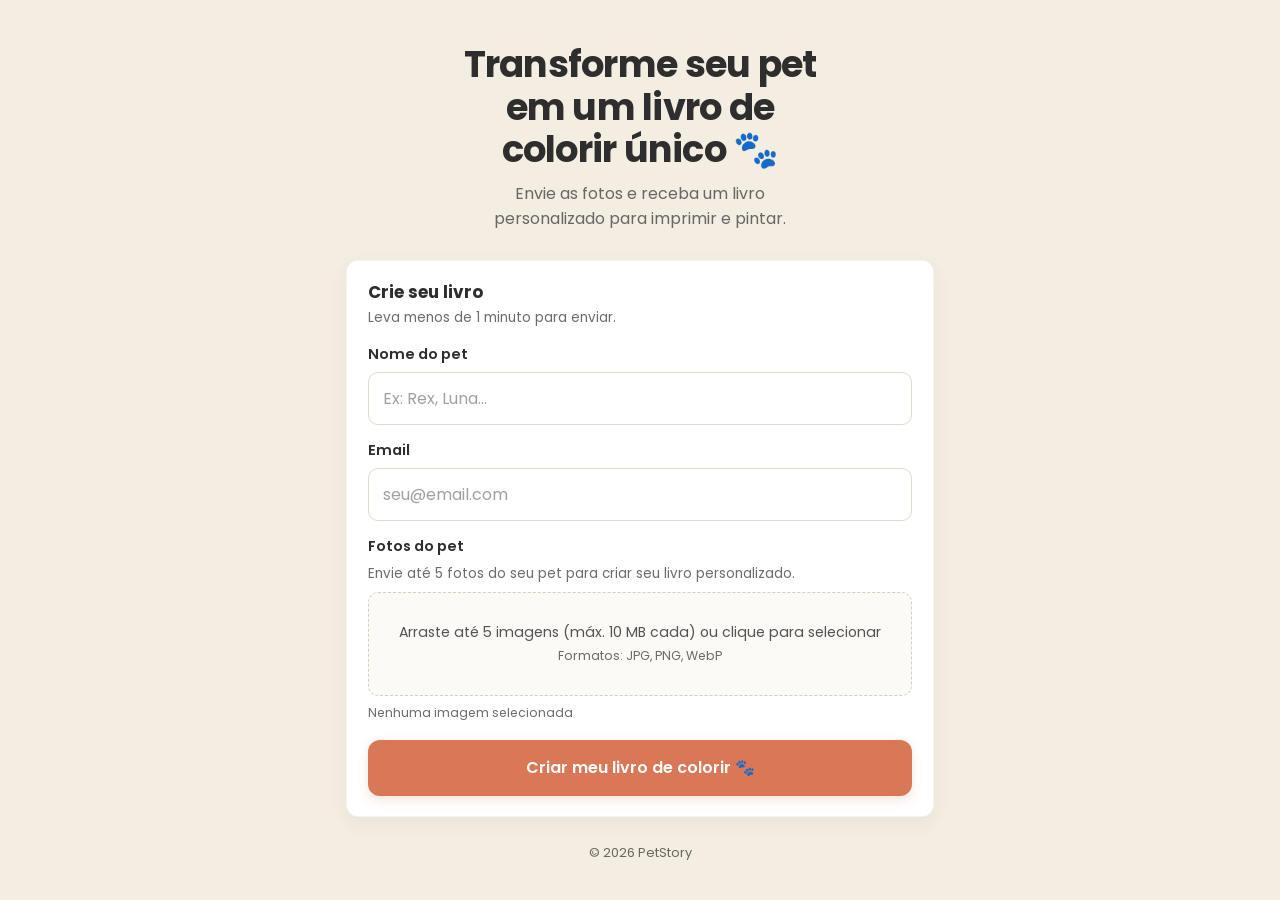
==== index.html @ 9b8dd37d "integrando a api com html" ====
<!DOCTYPE html>
<html lang="pt-BR">
<head>
    <meta charset="UTF-8">
    <meta name="viewport" content="width=device-width, initial-scale=1.0">
    <title>PetStory | Transforme seu pet em um livro de colorir</title>
    <link rel="preconnect" href="https://fonts.googleapis.com">
    <link rel="preconnect" href="https://fonts.gstatic.com" crossorigin>
    <link href="https://fonts.googleapis.com/css2?family=Poppins:wght@400;500;600;700&display=swap" rel="stylesheet">
    <link rel="stylesheet" href="styles.css">
</head>
<body>
    <main>
        <div id="checkout-result" class="checkout-result" hidden aria-live="polite">
            <h2 id="checkout-result-title"></h2>
            <p id="checkout-result-message"></p>
            <a href="?" id="checkout-result-back">Voltar ao formulário</a>
        </div>
        <div id="form-container" class="landing-shell">
            <section class="hero" aria-labelledby="hero-title">
                <h1 id="hero-title">Transforme seu pet em um livro de colorir único 🐾</h1>
                <p class="hero-subtitle">
                    Envie as fotos e receba um livro personalizado para imprimir e pintar.
                </p>
            </section>

            <section class="form-card-section" aria-labelledby="form-title">
                <div class="form-card">
                    <h2 id="form-title">Crie seu livro</h2>
                    <p class="form-intro">Leva menos de 1 minuto para enviar.</p>
                    <form id="pet-form" action="#" method="post">
                        <div class="form-group">
                            <label for="pet-name">Nome do pet</label>
                            <input type="text" id="pet-name" name="pet-name" placeholder="Ex: Rex, Luna..." required>
                        </div>
                        <div class="form-group">
                            <label for="user-email">Email</label>
                            <input type="email" id="user-email" name="user-email" placeholder="seu@email.com" required>
                        </div>
                        <div class="form-group">
                            <label for="pet-file">Fotos do pet</label>
                            <p class="upload-copy">Envie até 5 fotos do seu pet para criar seu livro personalizado.</p>
                            <div class="drop-zone" id="drop-zone" role="button" tabindex="0" aria-label="Arraste até 5 imagens ou clique para selecionar">
                                <span>Arraste até 5 imagens (máx. 10 MB cada) ou clique para selecionar</span>
                                <span class="hint">Formatos: JPG, PNG, WebP</span>
                            </div>
                            <input type="file" id="pet-file" name="pet-file" accept="image/*" multiple>
                            <div class="file-list empty" id="file-list" aria-live="polite">Nenhuma imagem selecionada</div>
                        </div>
                        <div class="checkout-cta-wrapper" id="checkout-cta-wrapper">
                            <button type="button" class="checkout-btn" id="checkout-btn">Criar meu livro de colorir 🐾</button>
                            <div class="checkout-cta-overlay" id="checkout-cta-overlay" title="Preencha os dados e clique para criar seu livro de colorir"></div>
                        </div>
                    </form>
                </div>
            </section>
        </div>
    </main>
    <footer>
        <p>© 2026 PetStory</p>
    </footer>
    <div class="alert-backdrop" id="custom-alert" role="alertdialog" aria-modal="true" aria-labelledby="alert-message" hidden>
        <div class="alert-box">
            <p id="alert-message"></p>
            <button type="button" class="alert-ok" id="alert-ok">OK</button>
        </div>
    </div>
</body>
<!-- URL pública da API (ngrok ou backend em produção) -->
<script>window.API_URL = "https://petstory.finderbit.com.br";</script>
<script src="script.js"></script>
</html>
---- styles.css ----
:root {
  --bg: #f3ede2;
  --surface: #ffffff;
  --text: #2e2e2e;
  --muted: rgba(46, 46, 46, 0.7);
  --border: #e3dacb;
  --accent: #d97757;
  --accent-hover: #c76849;
  --radius: 12px;
  --radius-sm: 10px;
  --shadow-soft: 0 6px 18px rgba(46, 46, 46, 0.06);
}

* {
  box-sizing: border-box;
}

html,
body {
  margin: 0;
  padding: 0;
}

body {
  min-height: 100vh;
  font-family: "Poppins", system-ui, -apple-system, sans-serif;
  color: var(--text);
  background: var(--bg);
}

main {
  min-height: calc(100vh - 60px);
  width: 100%;
  max-width: 620px;
  margin: 0 auto;
  padding: 2rem 1rem 1rem;
  display: flex;
  align-items: center;
}

.landing-shell {
  width: 100%;
  display: flex;
  flex-direction: column;
  gap: 1.5rem;
}

.hero {
  text-align: center;
  display: flex;
  flex-direction: column;
  gap: 0.75rem;
  align-items: center;
}

.hero h1 {
  margin: 0;
  font-size: clamp(1.8rem, 5vw, 2.3rem);
  line-height: 1.15;
  letter-spacing: -0.02em;
  max-width: 15ch;
}

.hero-subtitle {
  margin: 0;
  max-width: 34ch;
  color: var(--muted);
  font-size: 0.98rem;
  line-height: 1.55;
}

.form-card-section {
  width: 100%;
}

.form-card {
  background: var(--surface);
  border: 1px solid rgba(46, 46, 46, 0.05);
  border-radius: var(--radius);
  box-shadow: var(--shadow-soft);
  padding: 1.15rem;
}

.form-card h2 {
  margin: 0;
  font-size: 1.05rem;
  line-height: 1.25;
}

.form-intro {
  margin: 0.35rem 0 1rem;
  color: var(--muted);
  font-size: 0.85rem;
}

#pet-form {
  display: flex;
  flex-direction: column;
  gap: 0.95rem;
}

.form-group {
  margin: 0;
}

.form-group label {
  display: block;
  margin-bottom: 0.45rem;
  font-size: 0.9rem;
  font-weight: 600;
}

.form-group input[type="text"],
.form-group input[type="email"] {
  width: 100%;
  border: 1px solid var(--border);
  border-radius: var(--radius-sm);
  padding: 0.8rem 0.9rem;
  font: inherit;
  color: var(--text);
  background: #fff;
  transition: border-color 0.15s ease, box-shadow 0.15s ease;
}

.form-group input::placeholder {
  color: rgba(46, 46, 46, 0.45);
}

.form-group input:focus {
  outline: none;
  border-color: rgba(217, 119, 87, 0.55);
  box-shadow: 0 0 0 3px rgba(217, 119, 87, 0.12);
}

.upload-copy {
  margin: 0 0 0.5rem;
  color: var(--muted);
  font-size: 0.84rem;
  line-height: 1.45;
}

input[name="pet-file"] {
  position: absolute;
  width: 0;
  height: 0;
  opacity: 0;
  pointer-events: none;
}

.drop-zone {
  width: 100%;
  min-height: 104px;
  border: 1.5px dashed #d9ccbb;
  border-radius: var(--radius-sm);
  background: #fcfaf7;
  padding: 0.9rem;
  text-align: center;
  cursor: pointer;
  display: flex;
  flex-direction: column;
  justify-content: center;
  align-items: center;
  gap: 0.3rem;
  color: rgba(46, 46, 46, 0.82);
  font-size: 0.88rem;
  line-height: 1.4;
  transition: border-color 0.15s ease, background-color 0.15s ease;
}

.drop-zone:hover,
.drop-zone.dragover {
  border-color: rgba(217, 119, 87, 0.55);
  background: #fff;
}

.drop-zone:focus-visible {
  outline: 3px solid rgba(217, 119, 87, 0.12);
  outline-offset: 2px;
}

.drop-zone .hint {
  color: var(--muted);
  font-size: 0.78rem;
}

.file-list {
  margin-top: 0.5rem;
  font-size: 0.78rem;
  line-height: 1.4;
  color: rgba(46, 46, 46, 0.82);
}

.file-list.empty {
  color: var(--muted);
}

.checkout-cta-wrapper {
  position: relative;
  min-height: 56px;
  margin-top: 0.2rem;
}

.checkout-btn {
  width: 100%;
  min-height: 56px;
  border: none;
  border-radius: 12px;
  background: var(--accent);
  color: #fff;
  font: inherit;
  font-weight: 600;
  font-size: 1rem;
  padding: 0.9rem 1rem;
  box-shadow: 0 4px 12px rgba(217, 119, 87, 0.2);
  cursor: pointer;
  pointer-events: none;
  transition: background-color 0.15s ease;
}

.checkout-btn:hover {
  background: var(--accent-hover);
}

.checkout-cta-overlay {
  position: absolute;
  inset: 0;
  z-index: 1;
  cursor: pointer;
  border-radius: 12px;
}

.checkout-cta-wrapper:hover .checkout-btn {
  background: var(--accent-hover);
}

footer {
  text-align: center;
  padding: 0.25rem 1rem 1.25rem;
}

footer p {
  margin: 0;
  color: var(--muted);
  font-size: 0.8rem;
}

.checkout-result {
  display: none;
  width: 100%;
  background: var(--surface);
  border: 1px solid rgba(46, 46, 46, 0.05);
  border-radius: var(--radius);
  box-shadow: var(--shadow-soft);
  text-align: center;
  padding: 1.2rem 1rem;
}

.checkout-result.is-visible {
  display: block;
}

.checkout-result h2 {
  margin: 0 0 0.4rem;
  font-size: 1.15rem;
}

.checkout-result p {
  margin: 0;
  color: var(--muted);
}

.checkout-result a {
  display: inline-block;
  margin-top: 0.9rem;
  color: var(--accent);
  font-weight: 600;
  text-decoration: none;
}

.checkout-result a:hover {
  color: var(--accent-hover);
}

.alert-backdrop {
  position: fixed;
  inset: 0;
  z-index: 100;
  display: flex;
  align-items: center;
  justify-content: center;
  padding: 1rem;
  background: rgba(46, 46, 46, 0.32);
  opacity: 0;
  visibility: hidden;
  transition: opacity 0.15s ease, visibility 0.15s ease;
}

.alert-backdrop.is-open {
  opacity: 1;
  visibility: visible;
}

.alert-box {
  width: 100%;
  max-width: 340px;
  background: #fff;
  border-radius: 12px;
  box-shadow: var(--shadow-soft);
  padding: 1rem;
}

.alert-box p {
  margin: 0 0 0.8rem;
  font-size: 0.92rem;
  color: var(--text);
}

.alert-box .alert-ok {
  width: 100%;
  border: none;
  border-radius: 10px;
  background: var(--accent);
  color: #fff;
  font: inherit;
  font-weight: 600;
  padding: 0.7rem 0.9rem;
  cursor: pointer;
}

.alert-box .alert-ok:hover {
  background: var(--accent-hover);
}

@media (min-width: 640px) {
  main {
    padding-top: 2.5rem;
    padding-bottom: 1.2rem;
  }

  .landing-shell {
    gap: 1.75rem;
  }

  .hero-subtitle {
    font-size: 1rem;
  }

  .form-card {
    padding: 1.3rem;
  }
}
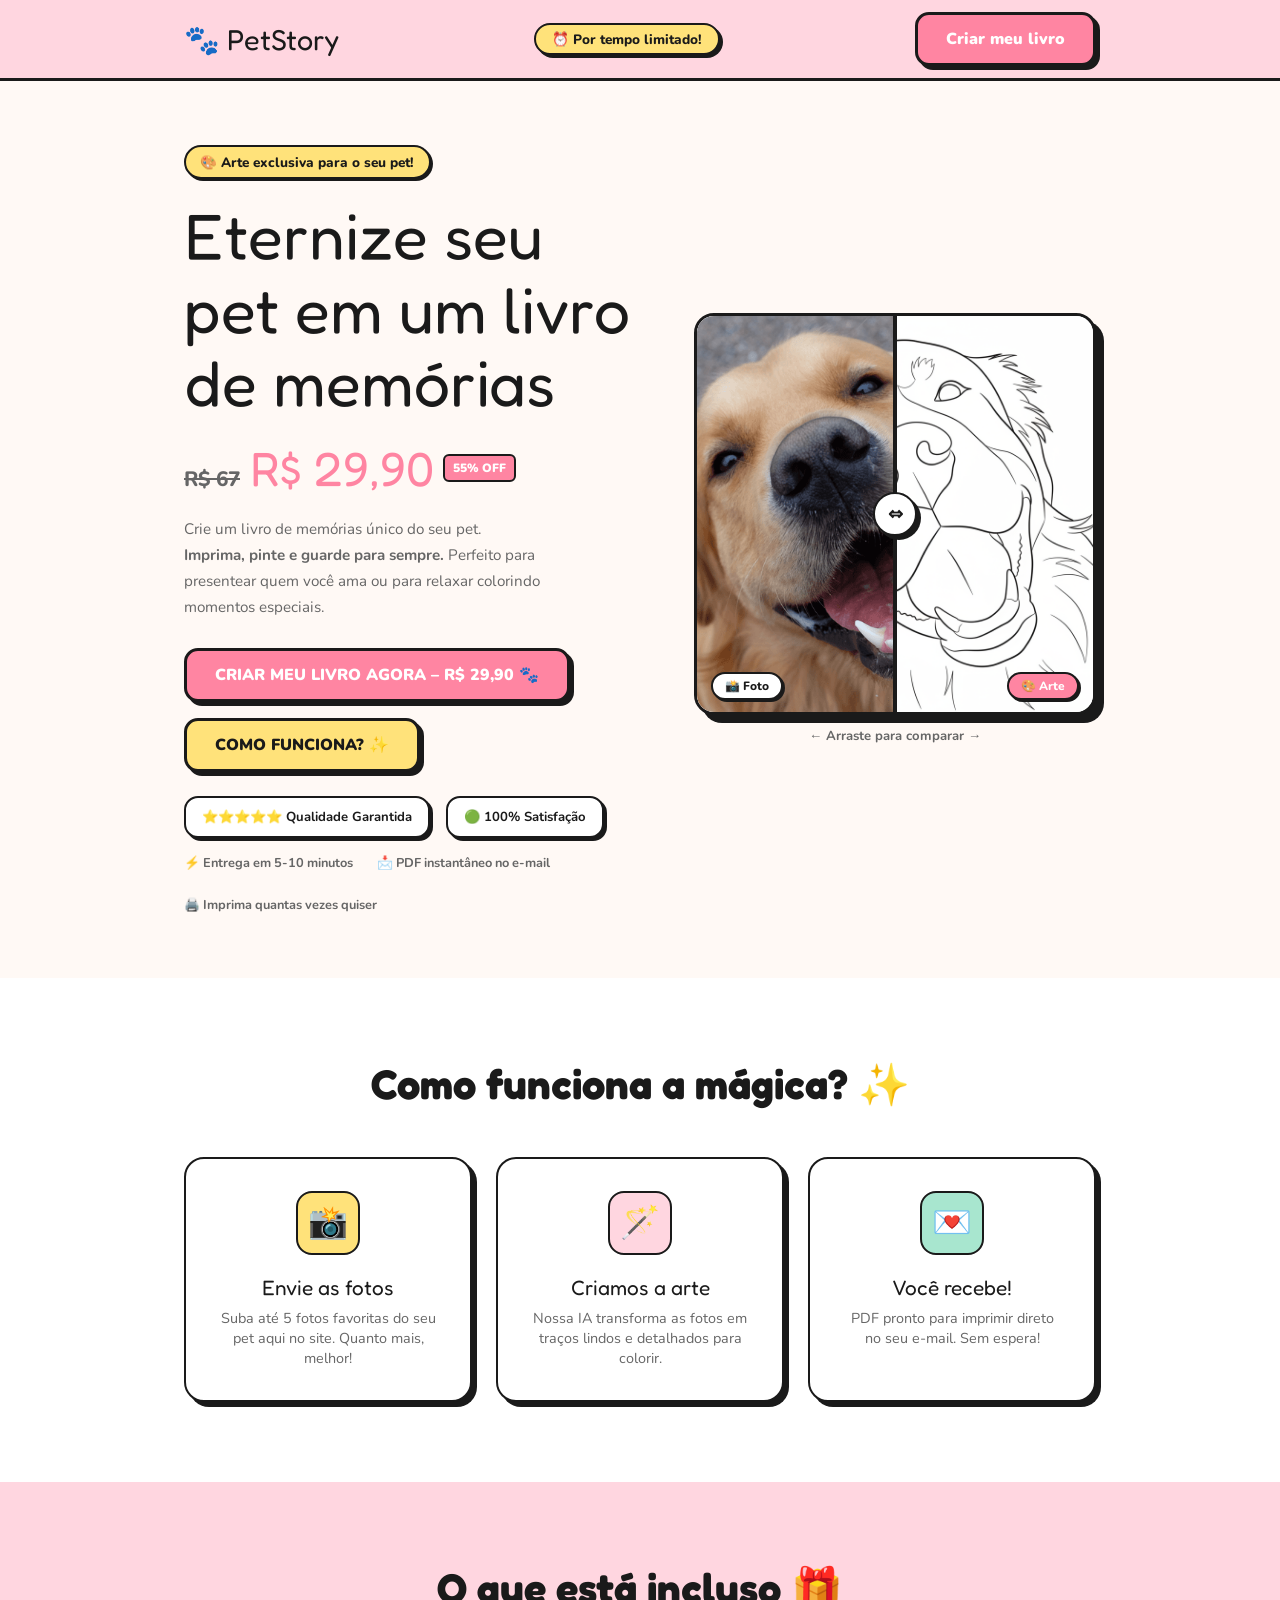
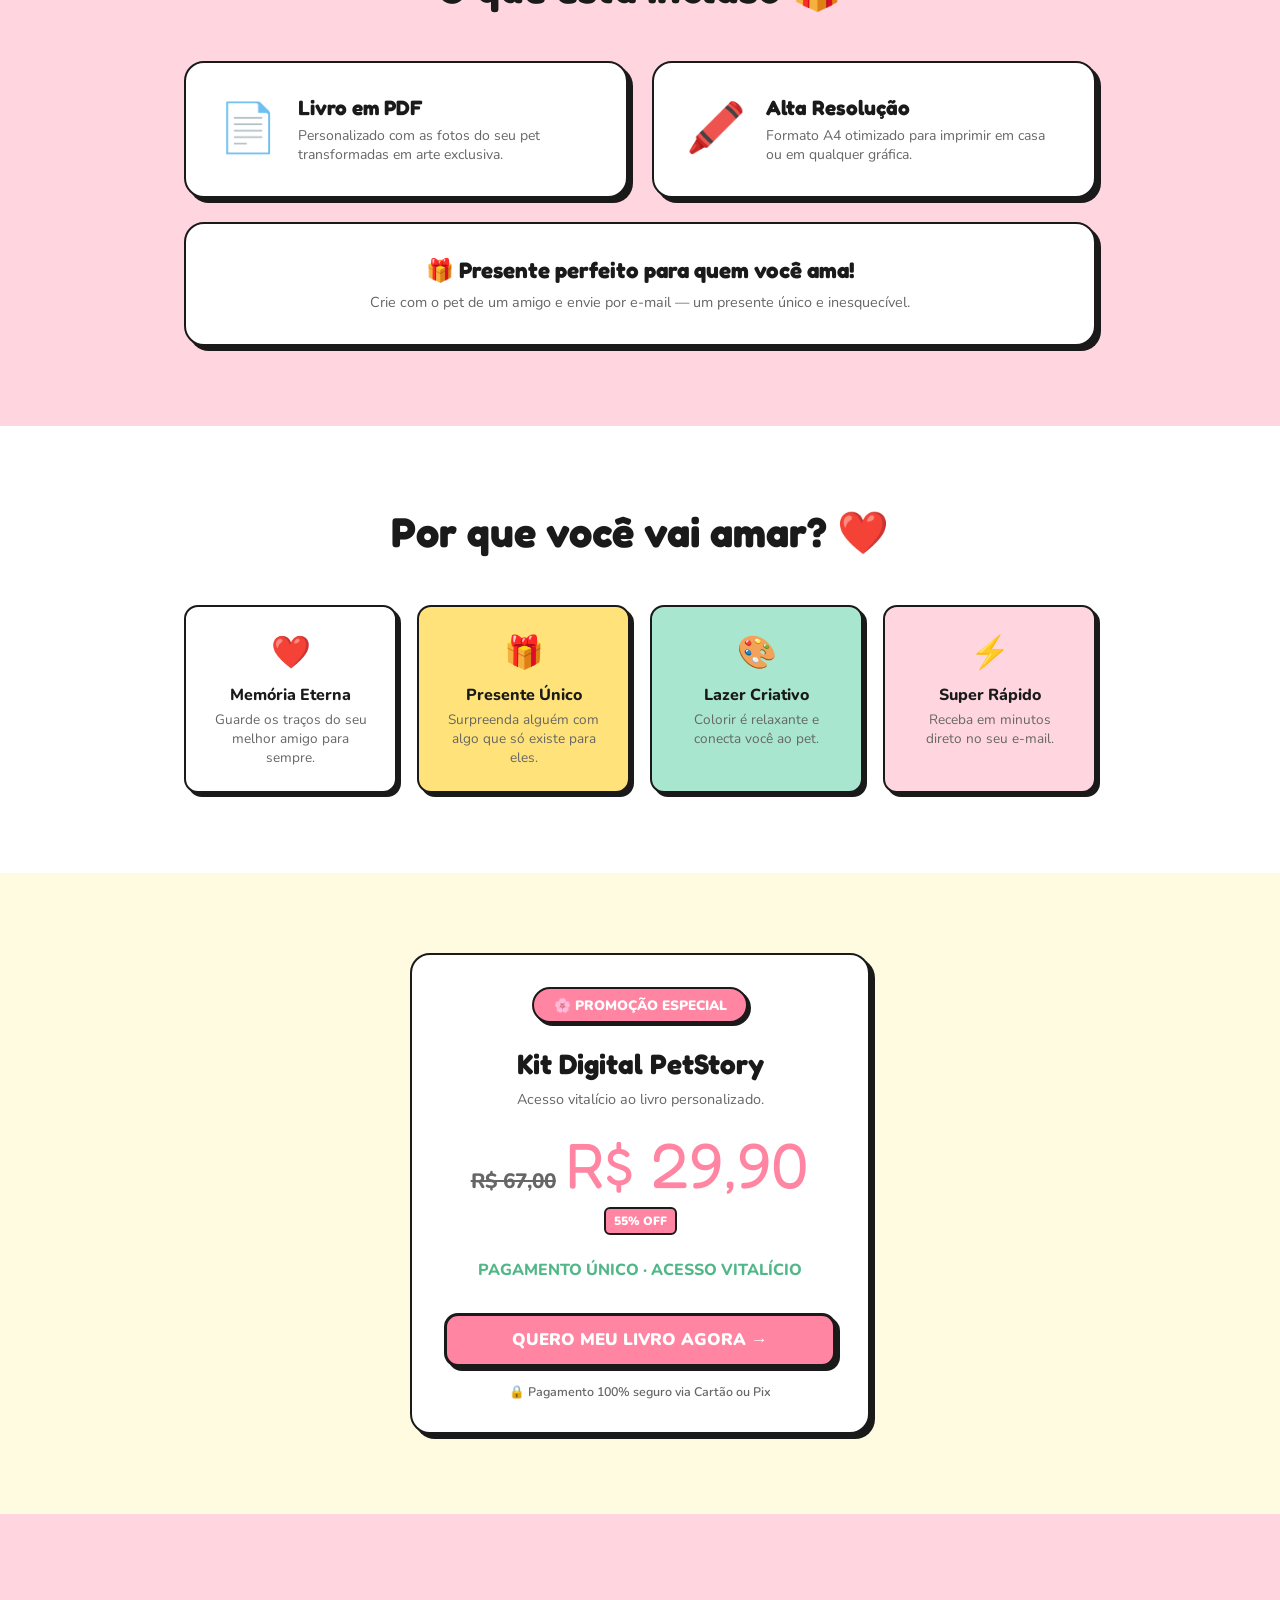
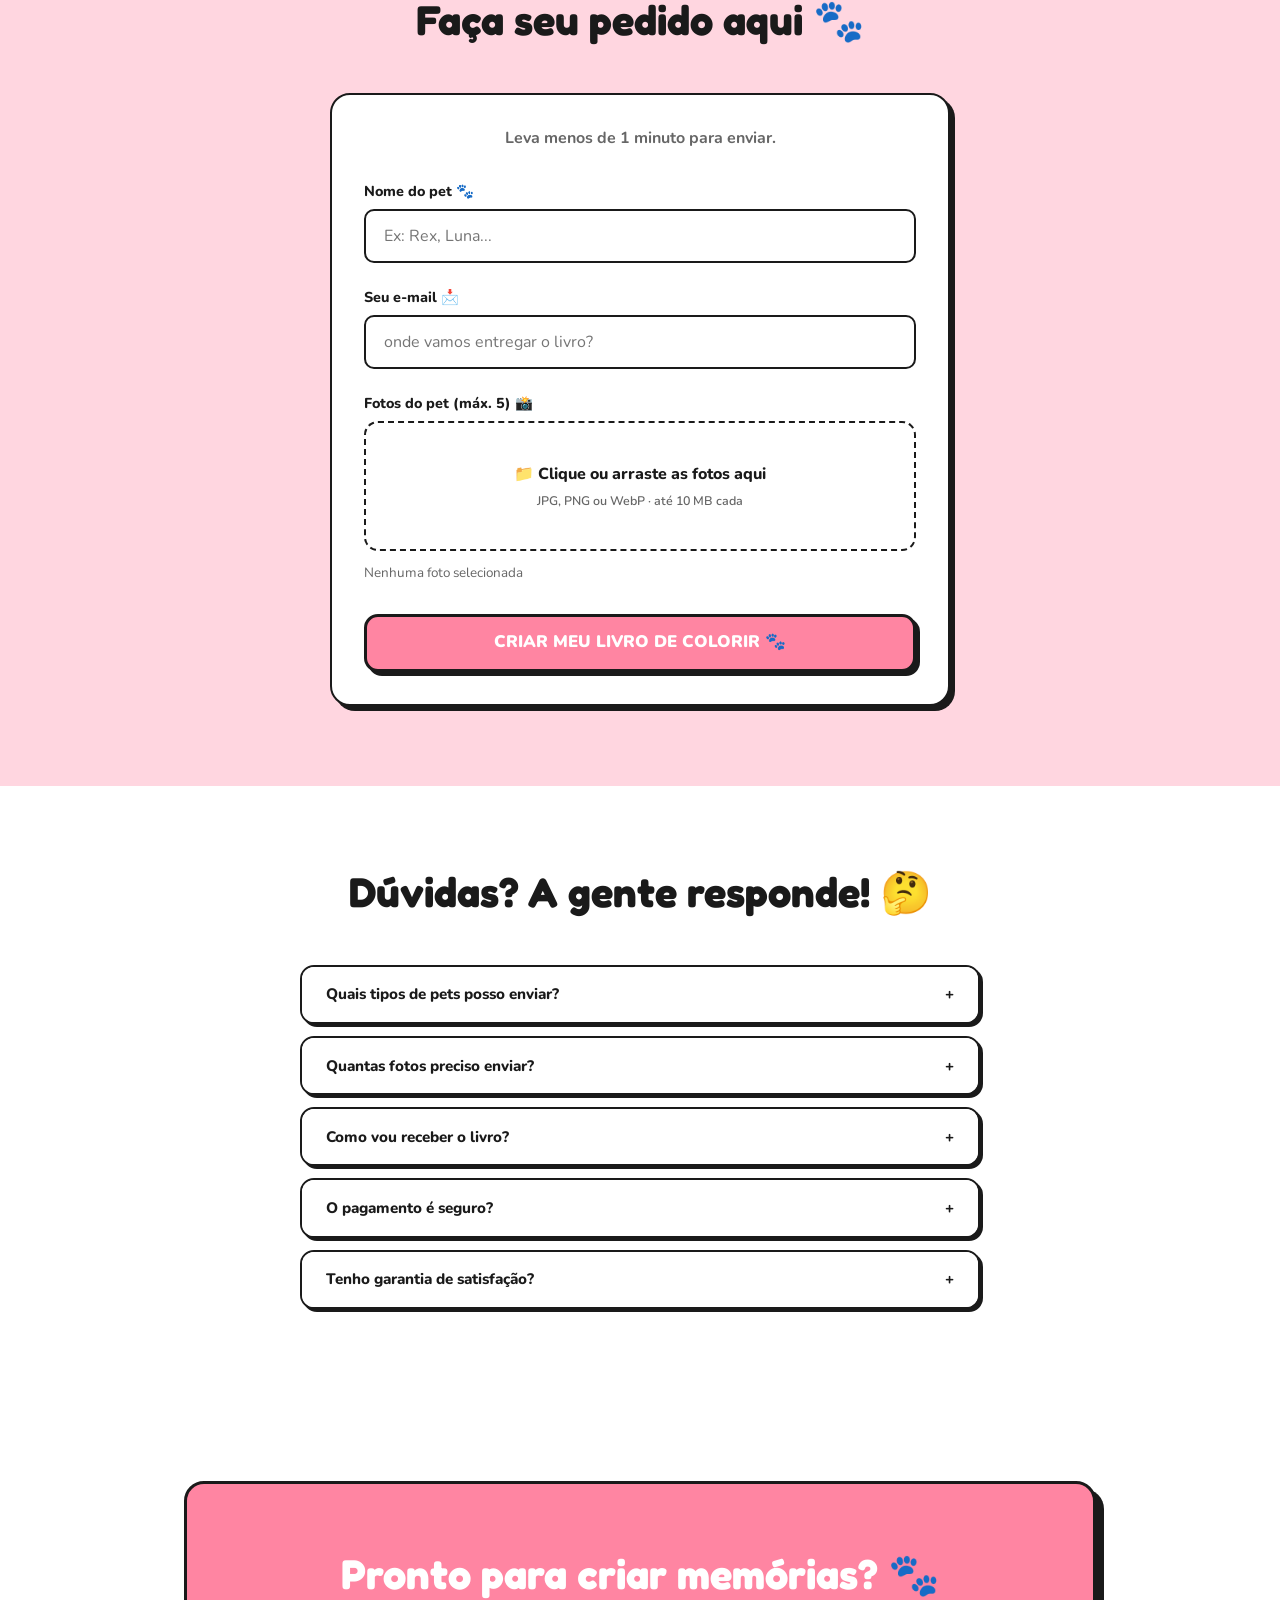
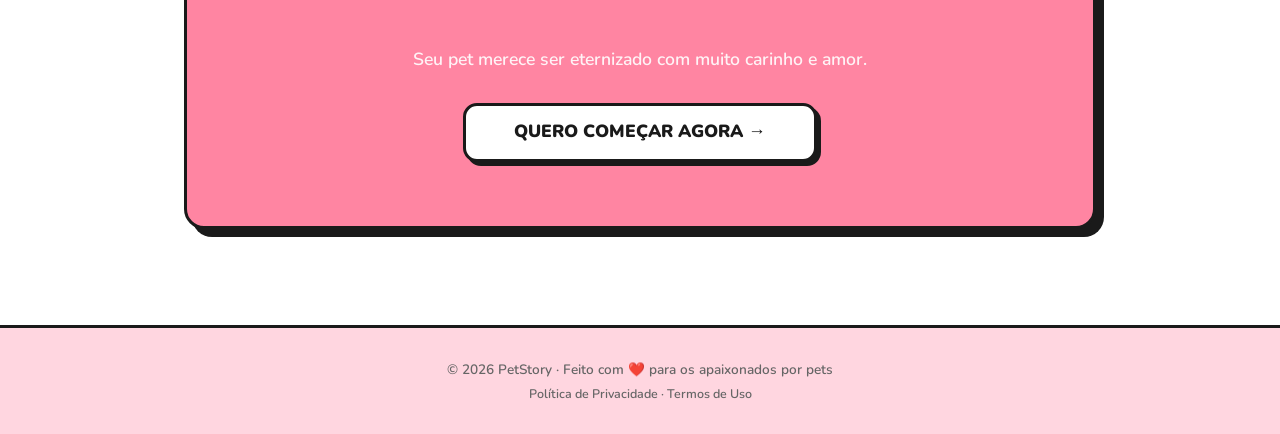
==== commit d781ece4: "feat: redesign landing page com estilo bold kawaii, slider before/after e preço R$ 29,90" ====
--- a/index.html
+++ b/index.html
@@ -1,72 +1,399 @@
 <!DOCTYPE html>
 <html lang="pt-BR">
+
 <head>
     <meta charset="UTF-8">
     <meta name="viewport" content="width=device-width, initial-scale=1.0">
-    <title>PetStory | Transforme seu pet em um livro de colorir</title>
-    <link rel="preconnect" href="https://fonts.googleapis.com">
-    <link rel="preconnect" href="https://fonts.gstatic.com" crossorigin>
-    <link href="https://fonts.googleapis.com/css2?family=Poppins:wght@400;500;600;700&display=swap" rel="stylesheet">
+    <title>PetStory | Eternize seu pet em um livro de memórias</title>
     <link rel="stylesheet" href="styles.css">
 </head>
+
 <body>
+
+    <!-- ── Header ─────────────────────────── -->
+    <header class="header" id="site-header">
+        <div class="container">
+            <div class="logo">🐾 PetStory</div>
+            <span class="nav-badge">⏰ Por tempo limitado!</span>
+            <a href="#form-container" class="btn btn-pink">Criar meu livro</a>
+        </div>
+    </header>
+
     <main>
-        <div id="checkout-result" class="checkout-result" hidden aria-live="polite">
-            <h2 id="checkout-result-title"></h2>
-            <p id="checkout-result-message"></p>
-            <a href="?" id="checkout-result-back">Voltar ao formulário</a>
+        <!-- ── Hero ───────────────────────────── -->
+        <section style="background: var(--bg); padding-top: 4rem; padding-bottom: 4rem;">
+            <div class="container">
+                <div class="hero-grid">
+
+                    <!-- Texto -->
+                    <div>
+                        <div class="eyebrow">🎨 Arte exclusiva para o seu pet!</div>
+                        <h1>Eternize seu pet em um <span class="underline">livro de memórias</span></h1>
+
+                        <div class="price-row">
+                            <span class="price-was">R$ 67</span>
+                            <span class="price-now">R$ 29,90</span>
+                            <span class="off-badge">55% OFF</span>
+                        </div>
+
+                        <p class="hero-desc">
+                            Crie um livro de memórias único do seu pet. <strong>Imprima, pinte e guarde para
+                                sempre.</strong>
+                            Perfeito para presentear quem você ama ou para relaxar colorindo momentos especiais.
+                        </p>
+
+                        <div class="cta-row">
+                            <a href="#form-container" class="btn btn-pink">CRIAR MEU LIVRO AGORA – R$ 29,90 🐾</a>
+                            <a href="#como-funciona" class="btn btn-yellow">COMO FUNCIONA? ✨</a>
+                        </div>
+
+                        <div class="trust-row">
+                            <div class="trust-badge">⭐⭐⭐⭐⭐ Qualidade Garantida</div>
+                            <div class="trust-badge">🟢 100% Satisfação</div>
+                        </div>
+                        <div
+                            style="margin-top: 1rem; display: flex; gap: 1.5rem; flex-wrap: wrap; font-size: .8rem; color: var(--muted); font-weight: 700;">
+                            <span>⚡ Entrega em 5-10 minutos</span>
+                            <span>📩 PDF instantâneo no e-mail</span>
+                            <span>🖨️ Imprima quantas vezes quiser</span>
+                        </div>
+                    </div>
+
+                    <!-- Slider Before/After -->
+                    <div>
+                        <div class="hero-img-card" style="overflow: hidden; position: relative; user-select: none;">
+                            <div id="compare-slider"
+                                style="position: relative; width: 100%; aspect-ratio: 1/1; overflow: hidden; cursor: col-resize;">
+                                <!-- Imagem COM efeito (base, toda visível) -->
+                                <img src="image_com_efeito.png" alt="Pet com traçado artístico"
+                                    style="display: block; width: 100%; height: 100%; object-fit: cover; pointer-events: none;">
+                                <!-- Imagem SEM efeito (original, clipada pelo slider) -->
+                                <div id="compare-before"
+                                    style="position: absolute; inset: 0; width: 50%; overflow: hidden;">
+                                    <img src="sem_efeito.png" alt="Foto original do pet"
+                                        style="display: block; width: 100%; max-width: none; height: 100%; object-fit: cover; pointer-events: none;"
+                                        id="compare-before-img">
+                                </div>
+                                <!-- Handle (alça divisora) -->
+                                <div id="compare-handle" style="
+                                    position: absolute;
+                                    top: 0; bottom: 0;
+                                    left: 50%;
+                                    transform: translateX(-50%);
+                                    width: 4px;
+                                    background: white;
+                                    border: 2px solid #1a1a1a;
+                                    cursor: col-resize;
+                                    z-index: 10;
+                                ">
+                                    <div style="
+                                        position: absolute;
+                                        top: 50%;
+                                        left: 50%;
+                                        transform: translate(-50%, -50%);
+                                        width: 44px;
+                                        height: 44px;
+                                        background: white;
+                                        border: 2.5px solid #1a1a1a;
+                                        border-radius: 50%;
+                                        box-shadow: 4px 4px 0 #1a1a1a;
+                                        display: flex;
+                                        align-items: center;
+                                        justify-content: center;
+                                        font-size: 1.1rem;
+                                        font-weight: 900;
+                                    ">⇔</div>
+                                </div>
+                                <!-- Labels -->
+                                <span style="
+                                    position: absolute; bottom: 12px; left: 14px;
+                                    background: white; border: 2px solid #1a1a1a;
+                                    border-radius: 50px; padding: .25rem .75rem;
+                                    font-size: .75rem; font-weight: 800;
+                                    box-shadow: 2px 2px 0 #1a1a1a;
+                                    z-index: 9;
+                                ">📸 Foto</span>
+                                <span style="
+                                    position: absolute; bottom: 12px; right: 14px;
+                                    background: var(--pink); color: white; border: 2px solid #1a1a1a;
+                                    border-radius: 50px; padding: .25rem .75rem;
+                                    font-size: .75rem; font-weight: 800;
+                                    box-shadow: 2px 2px 0 #1a1a1a;
+                                    z-index: 9;
+                                ">🎨 Arte</span>
+                            </div>
+                        </div>
+                        <p
+                            style="text-align: center; margin-top: .75rem; font-size: .82rem; color: var(--muted); font-weight: 700;">
+                            ← Arraste para comparar →</p>
+                    </div>
+
+                </div>
+            </div>
+        </section>
+
+        <!-- ── Como funciona ──────────────────── -->
+        <section id="como-funciona" class="bg-white">
+            <div class="container">
+                <h2>Como funciona a mágica? ✨</h2>
+                <div class="steps-grid">
+                    <div class="card" style="text-align: center;">
+                        <div class="step-icon" style="margin: 0 auto 1.25rem;">📸</div>
+                        <div class="step-title">Envie as fotos</div>
+                        <p style="font-size: .9rem; color: var(--muted);">Suba até 5 fotos favoritas do seu pet aqui no
+                            site. Quanto mais, melhor!</p>
+                    </div>
+                    <div class="card" style="text-align: center;">
+                        <div class="step-icon" style="margin: 0 auto 1.25rem; background: var(--pink-soft);">🪄</div>
+                        <div class="step-title">Criamos a arte</div>
+                        <p style="font-size: .9rem; color: var(--muted);">Nossa IA transforma as fotos em traços lindos
+                            e detalhados para colorir.</p>
+                    </div>
+                    <div class="card" style="text-align: center;">
+                        <div class="step-icon" style="margin: 0 auto 1.25rem; background: var(--teal);">💌</div>
+                        <div class="step-title">Você recebe!</div>
+                        <p style="font-size: .9rem; color: var(--muted);">PDF pronto para imprimir direto no seu e-mail.
+                            Sem espera!</p>
+                    </div>
+                </div>
+            </div>
+        </section>
+
+        <!-- ── O que você recebe ───────────────── -->
+        <section class="bg-pink">
+            <div class="container">
+                <h2>O que está incluso 🎁</h2>
+                <div style="display: grid; grid-template-columns: 1fr 1fr; gap: 1.5rem;">
+                    <div class="card" style="display: flex; gap: 1.25rem; align-items: flex-start;">
+                        <span style="font-size: 3rem; flex-shrink: 0;">📄</span>
+                        <div>
+                            <h3 style="font-family: 'Fredoka One', cursive; font-size: 1.3rem; margin-bottom: .4rem;">
+                                Livro em PDF</h3>
+                            <p style="font-size: .875rem; color: var(--muted);">Personalizado com as fotos do seu pet
+                                transformadas em arte exclusiva.</p>
+                        </div>
+                    </div>
+                    <div class="card" style="display: flex; gap: 1.25rem; align-items: flex-start;">
+                        <span style="font-size: 3rem; flex-shrink: 0;">🖍️</span>
+                        <div>
+                            <h3 style="font-family: 'Fredoka One', cursive; font-size: 1.3rem; margin-bottom: .4rem;">
+                                Alta Resolução</h3>
+                            <p style="font-size: .875rem; color: var(--muted);">Formato A4 otimizado para imprimir em
+                                casa ou em qualquer gráfica.</p>
+                        </div>
+                    </div>
+                </div>
+                <div class="card" style="margin-top: 1.5rem; text-align: center; background: white;">
+                    <h3 style="font-family: 'Fredoka One', cursive; font-size: 1.4rem;">🎁 Presente perfeito para quem
+                        você ama!</h3>
+                    <p style="margin-top: .5rem; font-size: .9rem; color: var(--muted);">Crie com o pet de um amigo e
+                        envie por e-mail — um presente único e inesquecível.</p>
+                </div>
+            </div>
+        </section>
+
+        <!-- ── Benefícios ──────────────────────── -->
+        <section class="bg-white">
+            <div class="container">
+                <h2>Por que você vai amar? ❤️</h2>
+                <div class="benefits-grid">
+                    <div class="benefit-card">
+                        <span style="font-size: 2rem;">❤️</span>
+                        <h4>Memória Eterna</h4>
+                        <p>Guarde os traços do seu melhor amigo para sempre.</p>
+                    </div>
+                    <div class="benefit-card" style="background: var(--yellow);">
+                        <span style="font-size: 2rem;">🎁</span>
+                        <h4>Presente Único</h4>
+                        <p>Surpreenda alguém com algo que só existe para eles.</p>
+                    </div>
+                    <div class="benefit-card" style="background: var(--teal);">
+                        <span style="font-size: 2rem;">🎨</span>
+                        <h4>Lazer Criativo</h4>
+                        <p>Colorir é relaxante e conecta você ao pet.</p>
+                    </div>
+                    <div class="benefit-card" style="background: var(--pink-soft);">
+                        <span style="font-size: 2rem;">⚡</span>
+                        <h4>Super Rápido</h4>
+                        <p>Receba em minutos direto no seu e-mail.</p>
+                    </div>
+                </div>
+            </div>
+        </section>
+
+        <!-- ── Preço ───────────────────────────── -->
+        <section class="bg-yellow">
+            <div class="container pricing-wrapper">
+                <div class="card pricing-card" style="text-align: center;">
+                    <div class="pricing-pill">🌸 PROMOÇÃO ESPECIAL</div>
+                    <h3 style="font-family: 'Fredoka One', cursive; font-size: 1.75rem; margin-bottom: .5rem;">Kit
+                        Digital PetStory</h3>
+                    <p style="color: var(--muted); font-size: .9rem; margin-bottom: 1.25rem;">Acesso vitalício ao livro
+                        personalizado.</p>
+                    <div class="price-row" style="justify-content: center;">
+                        <span class="price-was">R$ 67,00</span>
+                        <span class="price-now" style="font-size: 4rem;">R$ 29,90</span>
+                        <span class="off-badge">55% OFF</span>
+                    </div>
+                    <p style="font-weight: 800; color: var(--teal-d); margin-bottom: 2rem;">PAGAMENTO ÚNICO · ACESSO
+                        VITALÍCIO</p>
+                    <a href="#form-container" class="btn btn-pink btn-block" style="font-size: 1.05rem;">
+                        QUERO MEU LIVRO AGORA →
+                    </a>
+                    <p style="margin-top: 1rem; font-size: .78rem; color: var(--muted); font-weight: 600;">🔒 Pagamento
+                        100% seguro via Cartão ou Pix</p>
+                </div>
+            </div>
+        </section>
+
+        <!-- ── Formulário ──────────────────────── -->
+        <section id="form-container" class="bg-pink">
+            <div class="container">
+                <h2>Faça seu pedido aqui 🐾</h2>
+                <div class="card form-card">
+                    <p style="text-align: center; color: var(--muted); font-weight: 700; margin-bottom: 2rem;">Leva
+                        menos de 1 minuto para enviar.</p>
+                    <form id="pet-form">
+                        <div class="form-group">
+                            <label for="pet-name">Nome do pet 🐾</label>
+                            <input type="text" id="pet-name" name="pet-name" placeholder="Ex: Rex, Luna..." required>
+                        </div>
+                        <div class="form-group">
+                            <label for="user-email">Seu e-mail 📩</label>
+                            <input type="email" id="user-email" name="user-email"
+                                placeholder="onde vamos entregar o livro?" required>
+                        </div>
+                        <div class="form-group">
+                            <label>Fotos do pet (máx. 5) 📸</label>
+                            <div class="drop-zone" id="drop-zone" role="button" tabindex="0">
+                                <span style="font-weight: 800;">📁 Clique ou arraste as fotos aqui</span>
+                                <p style="margin-top: .4rem; font-size: .78rem; color: var(--muted); font-weight: 600;">
+                                    JPG, PNG ou WebP · até 10 MB cada</p>
+                            </div>
+                            <input type="file" id="pet-file" name="pet-file" accept="image/*" multiple
+                                style="display: none;">
+                            <div class="file-list empty" id="file-list">Nenhuma foto selecionada</div>
+                        </div>
+                        <div class="checkout-cta-wrapper" style="margin-top: 2rem;">
+                            <button type="button" class="btn btn-pink btn-block" id="checkout-btn"
+                                style="font-size: 1.05rem; padding: 1.1rem;">
+                                CRIAR MEU LIVRO DE COLORIR 🐾
+                            </button>
+                            <div class="checkout-cta-overlay" id="checkout-cta-overlay"></div>
+                        </div>
+                    </form>
+                </div>
+            </div>
+        </section>
+
+        <!-- ── FAQ ────────────────────────────── -->
+        <section class="bg-white">
+            <div class="container">
+                <h2>Dúvidas? A gente responde! 🤔</h2>
+                <div class="faq-wrap">
+                    <div class="faq-item">
+                        <div class="faq-header">Quais tipos de pets posso enviar? <span>+</span></div>
+                        <div class="faq-content">Qualquer animal! Cães, gatos, coelhos, passarinhos... nossa arte se
+                            adapta a qualquer pet.</div>
+                    </div>
+                    <div class="faq-item">
+                        <div class="faq-header">Quantas fotos preciso enviar? <span>+</span></div>
+                        <div class="faq-content">De 1 a 5 fotos. Recomendamos fotos com boa iluminação e que mostrem bem
+                            o rosto do pet.</div>
+                    </div>
+                    <div class="faq-item">
+                        <div class="faq-header">Como vou receber o livro? <span>+</span></div>
+                        <div class="faq-content">Enviamos um arquivo PDF de alta resolução direto no e-mail que você
+                            cadastrou.</div>
+                    </div>
+                    <div class="faq-item">
+                        <div class="faq-header">O pagamento é seguro? <span>+</span></div>
+                        <div class="faq-content">Sim! Usamos as plataformas mais seguras do Brasil. Pagamento via Cartão
+                            ou Pix.</div>
+                    </div>
+                    <div class="faq-item">
+                        <div class="faq-header">Tenho garantia de satisfação? <span>+</span></div>
+                        <div class="faq-content">Sim! 7 dias de garantia. Se não gostar, devolvemos seu dinheiro sem
+                            perguntas.</div>
+                    </div>
+                </div>
+            </div>
+        </section>
+
+        <!-- ── CTA Final ───────────────────────── -->
+        <section class="bg-white" style="padding-bottom: 6rem;">
+            <div class="container">
+                <div class="cta-banner">
+                    <h2>Pronto para criar memórias? 🐾</h2>
+                    <p>Seu pet merece ser eternizado com muito carinho e amor.</p>
+                    <a href="#form-container" class="btn btn-white" style="font-size: 1.1rem; padding: 1.1rem 3rem;">
+                        QUERO COMEÇAR AGORA →
+                    </a>
+                </div>
+            </div>
+        </section>
+
+        <!-- Modals (maintained for functionality) -->
+        <div id="checkout-result" class="alert-backdrop" hidden>
+            <div class="alert-box">
+                <h2 id="checkout-result-title" style="margin-bottom: .75rem; font-size: 1.25rem;"></h2>
+                <p id="checkout-result-message"></p>
+                <a href="?" class="btn btn-pink btn-block" style="margin-top: 1rem;">Voltar</a>
+            </div>
         </div>
-        <div id="form-container" class="landing-shell">
-            <section class="hero" aria-labelledby="hero-title">
-                <h1 id="hero-title">Transforme seu pet em um livro de colorir único 🐾</h1>
-                <p class="hero-subtitle">
-                    Envie as fotos e receba um livro personalizado para imprimir e pintar.
-                </p>
-            </section>
-
-            <section class="form-card-section" aria-labelledby="form-title">
-                <div class="form-card">
-                    <h2 id="form-title">Crie seu livro</h2>
-                    <p class="form-intro">Leva menos de 1 minuto para enviar.</p>
-                    <form id="pet-form" action="#" method="post">
-                        <div class="form-group">
-                            <label for="pet-name">Nome do pet</label>
-                            <input type="text" id="pet-name" name="pet-name" placeholder="Ex: Rex, Luna..." required>
-                        </div>
-                        <div class="form-group">
-                            <label for="user-email">Email</label>
-                            <input type="email" id="user-email" name="user-email" placeholder="seu@email.com" required>
-                        </div>
-                        <div class="form-group">
-                            <label for="pet-file">Fotos do pet</label>
-                            <p class="upload-copy">Envie até 5 fotos do seu pet para criar seu livro personalizado.</p>
-                            <div class="drop-zone" id="drop-zone" role="button" tabindex="0" aria-label="Arraste até 5 imagens ou clique para selecionar">
-                                <span>Arraste até 5 imagens (máx. 10 MB cada) ou clique para selecionar</span>
-                                <span class="hint">Formatos: JPG, PNG, WebP</span>
-                            </div>
-                            <input type="file" id="pet-file" name="pet-file" accept="image/*" multiple>
-                            <div class="file-list empty" id="file-list" aria-live="polite">Nenhuma imagem selecionada</div>
-                        </div>
-                        <div class="checkout-cta-wrapper" id="checkout-cta-wrapper">
-                            <button type="button" class="checkout-btn" id="checkout-btn">Criar meu livro de colorir 🐾</button>
-                            <div class="checkout-cta-overlay" id="checkout-cta-overlay" title="Preencha os dados e clique para criar seu livro de colorir"></div>
-                        </div>
-                    </form>
-                </div>
-            </section>
+
+        <div class="alert-backdrop" id="custom-alert" hidden>
+            <div class="alert-box">
+                <p id="alert-message"></p>
+                <button type="button" class="btn btn-pink btn-block" id="alert-ok">OK</button>
+            </div>
         </div>
     </main>
+
     <footer>
-        <p>© 2026 PetStory</p>
+        <p>© 2026 PetStory · Feito com ❤️ para os apaixonados por pets</p>
+        <p style="margin-top: .4rem; font-size: .78rem;">Política de Privacidade · Termos de Uso</p>
     </footer>
-    <div class="alert-backdrop" id="custom-alert" role="alertdialog" aria-modal="true" aria-labelledby="alert-message" hidden>
-        <div class="alert-box">
-            <p id="alert-message"></p>
-            <button type="button" class="alert-ok" id="alert-ok">OK</button>
-        </div>
-    </div>
+
+    <script>window.API_URL = "https://petstory.finderbit.com.br";</script>
+    <script src="script.js"></script>
+    <script>
+        // ── Before/After Comparison Slider ──────────────────────────
+        (function () {
+            const slider = document.getElementById('compare-slider');
+            const before = document.getElementById('compare-before');
+            const beforeImg = document.getElementById('compare-before-img');
+            const handle = document.getElementById('compare-handle');
+            if (!slider) return;
+
+            let dragging = false;
+
+            function setPosition(clientX) {
+                const rect = slider.getBoundingClientRect();
+                let pct = (clientX - rect.left) / rect.width;
+                pct = Math.min(Math.max(pct, 0.02), 0.98);
+                const pctStr = (pct * 100) + '%';
+
+                before.style.width = pctStr;
+                beforeImg.style.width = (1 / pct * 100) + '%';
+                handle.style.left = pctStr;
+                handle.style.transform = 'translateX(-50%)';
+            }
+
+            // Mouse
+            handle.addEventListener('mousedown', e => { dragging = true; e.preventDefault(); });
+            window.addEventListener('mousemove', e => { if (dragging) setPosition(e.clientX); });
+            window.addEventListener('mouseup', () => { dragging = false; });
+
+            // Touch
+            handle.addEventListener('touchstart', e => { dragging = true; e.preventDefault(); }, { passive: false });
+            window.addEventListener('touchmove', e => { if (dragging) setPosition(e.touches[0].clientX); }, { passive: true });
+            window.addEventListener('touchend', () => { dragging = false; });
+
+            // Click anywhere on slider also seeks
+            slider.addEventListener('click', e => setPosition(e.clientX));
+        })();
+    </script>
 </body>
-<!-- URL pública da API (ngrok ou backend em produção) -->
-<script>window.API_URL = "https://petstory.finderbit.com.br";</script>
-<script src="script.js"></script>
-</html>
+
+</html>
--- a/styles.css
+++ b/styles.css
@@ -1,351 +1,585 @@
+@import url('https://fonts.googleapis.com/css2?family=Fredoka+One&family=Nunito:wght@400;600;700;800;900&display=swap');
+
 :root {
-  --bg: #f3ede2;
-  --surface: #ffffff;
-  --text: #2e2e2e;
-  --muted: rgba(46, 46, 46, 0.7);
-  --border: #e3dacb;
-  --accent: #d97757;
-  --accent-hover: #c76849;
-  --radius: 12px;
-  --radius-sm: 10px;
-  --shadow-soft: 0 6px 18px rgba(46, 46, 46, 0.06);
-}
-
-* {
+  --bg: #fff9f5;
+  --pink: #ff85a2;
+  --pink-soft: #ffd6e0;
+  --yellow: #ffe27a;
+  --yellow-d: #f5c400;
+  --teal: #a8e6cf;
+  --teal-d: #52b788;
+  --text: #1a1a1a;
+  --muted: #666;
+  --border: 3px solid #1a1a1a;
+  --r: 14px;
+  --r-lg: 20px;
+  --shadow-btn: 4px 4px 0 #1a1a1a;
+  --max-w: 960px;
+}
+
+*,
+*::before,
+*::after {
   box-sizing: border-box;
-}
-
-html,
-body {
   margin: 0;
   padding: 0;
 }
 
+html {
+  scroll-behavior: smooth;
+}
+
+img {
+  display: block;
+  max-width: 100%;
+}
+
 body {
-  min-height: 100vh;
-  font-family: "Poppins", system-ui, -apple-system, sans-serif;
-  color: var(--text);
-  background: var(--bg);
-}
-
-main {
-  min-height: calc(100vh - 60px);
+  font-family: 'Nunito', sans-serif;
+  color: var(--text);
+  background-color: var(--bg);
+  /* polka dot background */
+  background-image: radial-gradient(circle, #ffd6e0 1.5px, transparent 1.5px);
+  background-size: 22px 22px;
+}
+
+.container {
   width: 100%;
+  max-width: var(--max-w);
+  margin: 0 auto;
+  padding: 0 1.5rem;
+}
+
+section {
+  padding: 5rem 0;
+}
+
+h1 {
+  font-family: 'Fredoka One', cursive;
+  font-size: clamp(2.6rem, 6vw, 4rem);
+  font-weight: 400;
+  line-height: 1.15;
+  color: var(--text);
+  position: relative;
+}
+
+h1 .underline {
+  position: relative;
+  display: inline;
+}
+
+h1 .underline::after {
+  content: '';
+  position: absolute;
+  left: 0;
+  bottom: -4px;
+  width: 100%;
+  height: 8px;
+  background: var(--pink-soft);
+  z-index: -1;
+}
+
+h2 {
+  font-family: 'Fredoka One', cursive;
+  font-size: clamp(1.9rem, 4vw, 2.6rem);
+  text-align: center;
+  margin-bottom: 3rem;
+  color: var(--text);
+}
+
+/* ---------- Header ---------- */
+.header {
+  position: sticky;
+  top: 0;
+  z-index: 100;
+  background: var(--pink-soft);
+  border-bottom: 3px solid #1a1a1a;
+  padding: .75rem 0;
+}
+
+.header .container {
+  display: flex;
+  align-items: center;
+  justify-content: space-between;
+}
+
+.logo {
+  font-family: 'Fredoka One', cursive;
+  font-size: 1.8rem;
+  color: var(--text);
+}
+
+.nav-badge {
+  background: var(--yellow);
+  border: 2px solid #1a1a1a;
+  border-radius: 50px;
+  padding: .3rem 1rem;
+  font-weight: 800;
+  font-size: .85rem;
+  box-shadow: 3px 3px 0 #1a1a1a;
+}
+
+/* ---------- Buttons ---------- */
+.btn {
+  display: inline-flex;
+  align-items: center;
+  gap: .5rem;
+  padding: 1rem 1.75rem;
+  border-radius: var(--r);
+  font-family: 'Nunito', sans-serif;
+  font-weight: 900;
+  font-size: 1rem;
+  text-decoration: none;
+  cursor: pointer;
+  border: var(--border);
+  box-shadow: var(--shadow-btn);
+  transition: transform .12s, box-shadow .12s;
+  line-height: 1;
+}
+
+.btn:active {
+  transform: translate(3px, 3px);
+  box-shadow: 1px 1px 0 #1a1a1a;
+}
+
+.btn:hover {
+  transform: translate(-2px, -2px);
+  box-shadow: 6px 6px 0 #1a1a1a;
+}
+
+.btn-pink {
+  background: var(--pink);
+  color: white;
+}
+
+.btn-yellow {
+  background: var(--yellow);
+  color: var(--text);
+}
+
+.btn-teal {
+  background: var(--teal);
+  color: var(--text);
+}
+
+.btn-white {
+  background: white;
+  color: var(--text);
+}
+
+.btn-block {
+  width: 100%;
+  justify-content: center;
+}
+
+/* ---------- Hero ---------- */
+.hero-grid {
+  display: grid;
+  grid-template-columns: 1.15fr 1fr;
+  gap: 3rem;
+  align-items: center;
+}
+
+.eyebrow {
+  background: var(--yellow);
+  border: 2px solid #1a1a1a;
+  border-radius: 50px;
+  display: inline-block;
+  padding: .35rem .9rem;
+  font-weight: 800;
+  font-size: .85rem;
+  margin-bottom: 1.25rem;
+  box-shadow: 2px 2px 0 #1a1a1a;
+}
+
+.price-row {
+  display: flex;
+  align-items: baseline;
+  gap: .6rem;
+  margin: 1.5rem 0;
+  flex-wrap: wrap;
+}
+
+.price-was {
+  font-size: 1.3rem;
+  font-weight: 800;
+  text-decoration: line-through;
+  color: var(--muted);
+}
+
+.price-now {
+  font-family: 'Fredoka One', cursive;
+  font-size: 3rem;
+  color: var(--pink);
+  line-height: 1;
+}
+
+.off-badge {
+  background: var(--pink);
+  color: white;
+  font-size: .75rem;
+  font-weight: 900;
+  border-radius: 6px;
+  padding: .25rem .5rem;
+  border: 2px solid #1a1a1a;
+  align-self: center;
+}
+
+.hero-desc {
+  font-size: .95rem;
+  color: var(--muted);
+  margin-bottom: 1.75rem;
+  max-width: 40ch;
+  line-height: 1.7;
+}
+
+.cta-row {
+  display: flex;
+  gap: 1rem;
+  flex-wrap: wrap;
+}
+
+/* Trust badges */
+.trust-row {
+  display: flex;
+  gap: 1rem;
+  margin-top: 1.5rem;
+  flex-wrap: wrap;
+}
+
+.trust-badge {
+  background: white;
+  border: 2px solid #1a1a1a;
+  border-radius: var(--r);
+  padding: .6rem 1rem;
+  display: flex;
+  align-items: center;
+  gap: .5rem;
+  font-size: .82rem;
+  font-weight: 700;
+  box-shadow: 3px 3px 0 #1a1a1a;
+}
+
+/* Hero image card */
+.hero-img-card {
+  border: 3px solid #1a1a1a;
+  border-radius: var(--r-lg);
+  box-shadow: 8px 8px 0 #1a1a1a;
+  overflow: hidden;
+  background: white;
+}
+
+/* ---------- Section BGs ---------- */
+.bg-white {
+  background: white;
+}
+
+.bg-pink {
+  background: var(--pink-soft);
+}
+
+.bg-yellow {
+  background: #fffbe0;
+}
+
+/* ---------- Cards ---------- */
+.card {
+  background: white;
+  border: 2.5px solid #1a1a1a;
+  border-radius: var(--r-lg);
+  box-shadow: 5px 5px 0 #1a1a1a;
+  padding: 2rem;
+}
+
+.card:hover {
+  transform: translate(-2px, -2px);
+  box-shadow: 7px 7px 0 #1a1a1a;
+  transition: all .2s;
+}
+
+/* Steps */
+.steps-grid {
+  display: grid;
+  grid-template-columns: repeat(3, 1fr);
+  gap: 1.5rem;
+}
+
+.step-icon {
+  width: 64px;
+  height: 64px;
+  background: var(--yellow);
+  border: 2px solid #1a1a1a;
+  border-radius: 16px;
+  display: flex;
+  align-items: center;
+  justify-content: center;
+  font-size: 2rem;
+  margin-bottom: 1.25rem;
+}
+
+.step-title {
+  font-family: 'Fredoka One', cursive;
+  font-size: 1.3rem;
+  margin-bottom: .5rem;
+}
+
+/* Benefits */
+.benefits-grid {
+  display: grid;
+  grid-template-columns: repeat(auto-fit, minmax(200px, 1fr));
+  gap: 1.25rem;
+}
+
+.benefit-card {
+  background: white;
+  border: 2.5px solid #1a1a1a;
+  border-radius: var(--r);
+  padding: 1.5rem;
+  box-shadow: 4px 4px 0 #1a1a1a;
+  text-align: center;
+}
+
+.benefit-card h4 {
+  font-weight: 800;
+  margin: .6rem 0 .3rem;
+}
+
+.benefit-card p {
+  font-size: .85rem;
+  color: var(--muted);
+}
+
+/* Pricing */
+.pricing-wrapper {
+  display: flex;
+  justify-content: center;
+}
+
+.pricing-card {
+  max-width: 460px;
+  width: 100%;
+  text-align: center;
+  position: relative;
+}
+
+.pricing-pill {
+  background: var(--pink);
+  color: white;
+  border: 2px solid #1a1a1a;
+  border-radius: 50px;
+  padding: .4rem 1.2rem;
+  font-weight: 900;
+  font-size: .85rem;
+  display: inline-block;
+  box-shadow: 3px 3px 0 #1a1a1a;
+  margin-bottom: 1.5rem;
+}
+
+.pricing-card .price-now {
+  font-size: 4rem;
+}
+
+/* Form */
+.form-card {
   max-width: 620px;
   margin: 0 auto;
-  padding: 2rem 1rem 1rem;
-  display: flex;
-  align-items: center;
-}
-
-.landing-shell {
-  width: 100%;
-  display: flex;
-  flex-direction: column;
-  gap: 1.5rem;
-}
-
-.hero {
-  text-align: center;
-  display: flex;
-  flex-direction: column;
-  gap: 0.75rem;
-  align-items: center;
-}
-
-.hero h1 {
-  margin: 0;
-  font-size: clamp(1.8rem, 5vw, 2.3rem);
-  line-height: 1.15;
-  letter-spacing: -0.02em;
-  max-width: 15ch;
-}
-
-.hero-subtitle {
-  margin: 0;
-  max-width: 34ch;
-  color: var(--muted);
-  font-size: 0.98rem;
-  line-height: 1.55;
-}
-
-.form-card-section {
-  width: 100%;
-}
-
-.form-card {
-  background: var(--surface);
-  border: 1px solid rgba(46, 46, 46, 0.05);
-  border-radius: var(--radius);
-  box-shadow: var(--shadow-soft);
-  padding: 1.15rem;
-}
-
-.form-card h2 {
-  margin: 0;
-  font-size: 1.05rem;
-  line-height: 1.25;
-}
-
-.form-intro {
-  margin: 0.35rem 0 1rem;
-  color: var(--muted);
-  font-size: 0.85rem;
-}
-
-#pet-form {
-  display: flex;
-  flex-direction: column;
-  gap: 0.95rem;
 }
 
 .form-group {
-  margin: 0;
+  margin-bottom: 1.5rem;
 }
 
 .form-group label {
   display: block;
-  margin-bottom: 0.45rem;
-  font-size: 0.9rem;
-  font-weight: 600;
-}
-
-.form-group input[type="text"],
-.form-group input[type="email"] {
+  font-weight: 800;
+  font-size: .9rem;
+  margin-bottom: .5rem;
+}
+
+.form-group input {
   width: 100%;
-  border: 1px solid var(--border);
-  border-radius: var(--radius-sm);
-  padding: 0.8rem 0.9rem;
+  padding: .875rem 1.1rem;
+  border: 2.5px solid #1a1a1a;
+  border-radius: var(--r-sm, 10px);
   font: inherit;
-  color: var(--text);
-  background: #fff;
-  transition: border-color 0.15s ease, box-shadow 0.15s ease;
-}
-
-.form-group input::placeholder {
-  color: rgba(46, 46, 46, 0.45);
+  font-size: 1rem;
+  background: white;
+  outline: none;
+  transition: box-shadow .15s;
 }
 
 .form-group input:focus {
-  outline: none;
-  border-color: rgba(217, 119, 87, 0.55);
-  box-shadow: 0 0 0 3px rgba(217, 119, 87, 0.12);
-}
-
-.upload-copy {
-  margin: 0 0 0.5rem;
-  color: var(--muted);
-  font-size: 0.84rem;
-  line-height: 1.45;
-}
-
-input[name="pet-file"] {
-  position: absolute;
-  width: 0;
-  height: 0;
-  opacity: 0;
-  pointer-events: none;
+  box-shadow: 4px 4px 0 var(--pink);
 }
 
 .drop-zone {
-  width: 100%;
-  min-height: 104px;
-  border: 1.5px dashed #d9ccbb;
-  border-radius: var(--radius-sm);
-  background: #fcfaf7;
-  padding: 0.9rem;
+  border: 2.5px dashed #1a1a1a;
+  border-radius: var(--r);
+  padding: 2.5rem 1rem;
   text-align: center;
   cursor: pointer;
-  display: flex;
-  flex-direction: column;
-  justify-content: center;
-  align-items: center;
-  gap: 0.3rem;
-  color: rgba(46, 46, 46, 0.82);
-  font-size: 0.88rem;
-  line-height: 1.4;
-  transition: border-color 0.15s ease, background-color 0.15s ease;
+  background: white;
+  transition: background .2s;
 }
 
 .drop-zone:hover,
 .drop-zone.dragover {
-  border-color: rgba(217, 119, 87, 0.55);
-  background: #fff;
-}
-
-.drop-zone:focus-visible {
-  outline: 3px solid rgba(217, 119, 87, 0.12);
-  outline-offset: 2px;
-}
-
-.drop-zone .hint {
-  color: var(--muted);
-  font-size: 0.78rem;
+  background: var(--pink-soft);
 }
 
 .file-list {
-  margin-top: 0.5rem;
-  font-size: 0.78rem;
-  line-height: 1.4;
-  color: rgba(46, 46, 46, 0.82);
-}
-
-.file-list.empty {
+  margin-top: .75rem;
+  font-size: .84rem;
   color: var(--muted);
 }
 
 .checkout-cta-wrapper {
   position: relative;
-  min-height: 56px;
-  margin-top: 0.2rem;
-}
-
-.checkout-btn {
-  width: 100%;
-  min-height: 56px;
-  border: none;
-  border-radius: 12px;
-  background: var(--accent);
-  color: #fff;
-  font: inherit;
-  font-weight: 600;
-  font-size: 1rem;
-  padding: 0.9rem 1rem;
-  box-shadow: 0 4px 12px rgba(217, 119, 87, 0.2);
-  cursor: pointer;
-  pointer-events: none;
-  transition: background-color 0.15s ease;
-}
-
-.checkout-btn:hover {
-  background: var(--accent-hover);
 }
 
 .checkout-cta-overlay {
   position: absolute;
   inset: 0;
-  z-index: 1;
+  z-index: 10;
+  border-radius: var(--r);
   cursor: pointer;
-  border-radius: 12px;
-}
-
-.checkout-cta-wrapper:hover .checkout-btn {
-  background: var(--accent-hover);
-}
-
+}
+
+/* FAQ */
+.faq-wrap {
+  max-width: 680px;
+  margin: 0 auto;
+}
+
+.faq-item {
+  background: white;
+  border: 2.5px solid #1a1a1a;
+  border-radius: var(--r);
+  margin-bottom: .75rem;
+  overflow: hidden;
+  box-shadow: 3px 3px 0 #1a1a1a;
+}
+
+.faq-header {
+  padding: 1.1rem 1.5rem;
+  display: flex;
+  justify-content: space-between;
+  align-items: center;
+  cursor: pointer;
+  font-weight: 800;
+  font-size: .95rem;
+  background: white;
+}
+
+.faq-item.active .faq-header {
+  color: var(--pink);
+}
+
+.faq-content {
+  display: none;
+  padding: 0 1.5rem 1.1rem;
+  font-size: .9rem;
+  color: var(--muted);
+}
+
+.faq-item.active .faq-content {
+  display: block;
+}
+
+/* CTA Banner */
+.cta-banner {
+  background: var(--pink);
+  border: 3px solid #1a1a1a;
+  border-radius: var(--r-lg);
+  box-shadow: 8px 8px 0 #1a1a1a;
+  padding: 4rem 2rem;
+  text-align: center;
+}
+
+.cta-banner h2 {
+  color: white;
+}
+
+.cta-banner p {
+  color: rgba(255, 255, 255, .9);
+  font-size: 1.1rem;
+  margin: 1rem 0 2rem;
+  font-weight: 600;
+}
+
+/* Footer */
 footer {
-  text-align: center;
-  padding: 0.25rem 1rem 1.25rem;
-}
-
-footer p {
-  margin: 0;
+  border-top: 3px solid #1a1a1a;
+  padding: 2rem 0;
+  text-align: center;
+  font-size: .85rem;
   color: var(--muted);
-  font-size: 0.8rem;
-}
-
-.checkout-result {
-  display: none;
-  width: 100%;
-  background: var(--surface);
-  border: 1px solid rgba(46, 46, 46, 0.05);
-  border-radius: var(--radius);
-  box-shadow: var(--shadow-soft);
-  text-align: center;
-  padding: 1.2rem 1rem;
-}
-
-.checkout-result.is-visible {
-  display: block;
-}
-
-.checkout-result h2 {
-  margin: 0 0 0.4rem;
-  font-size: 1.15rem;
-}
-
-.checkout-result p {
-  margin: 0;
-  color: var(--muted);
-}
-
-.checkout-result a {
-  display: inline-block;
-  margin-top: 0.9rem;
-  color: var(--accent);
+  background: var(--pink-soft);
   font-weight: 600;
-  text-decoration: none;
-}
-
-.checkout-result a:hover {
-  color: var(--accent-hover);
-}
-
+}
+
+/* Alert modals */
 .alert-backdrop {
   position: fixed;
   inset: 0;
-  z-index: 100;
-  display: flex;
+  z-index: 200;
+  display: none;
   align-items: center;
   justify-content: center;
   padding: 1rem;
-  background: rgba(46, 46, 46, 0.32);
-  opacity: 0;
-  visibility: hidden;
-  transition: opacity 0.15s ease, visibility 0.15s ease;
+  background: rgba(0, 0, 0, .35);
 }
 
 .alert-backdrop.is-open {
-  opacity: 1;
-  visibility: visible;
+  display: flex;
 }
 
 .alert-box {
+  background: white;
+  border: 3px solid #1a1a1a;
+  border-radius: var(--r-lg);
+  box-shadow: 8px 8px 0 #1a1a1a;
+  padding: 2rem;
+  max-width: 360px;
   width: 100%;
-  max-width: 340px;
-  background: #fff;
-  border-radius: 12px;
-  box-shadow: var(--shadow-soft);
-  padding: 1rem;
+  text-align: center;
 }
 
 .alert-box p {
-  margin: 0 0 0.8rem;
-  font-size: 0.92rem;
-  color: var(--text);
-}
-
-.alert-box .alert-ok {
-  width: 100%;
-  border: none;
-  border-radius: 10px;
-  background: var(--accent);
-  color: #fff;
-  font: inherit;
+  margin-bottom: 1.2rem;
+  font-size: .95rem;
   font-weight: 600;
-  padding: 0.7rem 0.9rem;
-  cursor: pointer;
-}
-
-.alert-box .alert-ok:hover {
-  background: var(--accent-hover);
-}
-
-@media (min-width: 640px) {
-  main {
-    padding-top: 2.5rem;
-    padding-bottom: 1.2rem;
-  }
-
-  .landing-shell {
-    gap: 1.75rem;
-  }
-
-  .hero-subtitle {
-    font-size: 1rem;
-  }
-
-  .form-card {
-    padding: 1.3rem;
-  }
-}
+}
+
+/* Responsive */
+@media (max-width: 768px) {
+  .hero-grid {
+    grid-template-columns: 1fr;
+    text-align: center;
+  }
+
+  .cta-row {
+    justify-content: center;
+  }
+
+  .trust-row {
+    justify-content: center;
+  }
+
+  .hero-desc {
+    max-width: 100%;
+  }
+
+  .steps-grid {
+    grid-template-columns: 1fr;
+  }
+
+  section {
+    padding: 3.5rem 0;
+  }
+
+  .card,
+  .pricing-card {
+    padding: 2rem 1.5rem;
+  }
+}
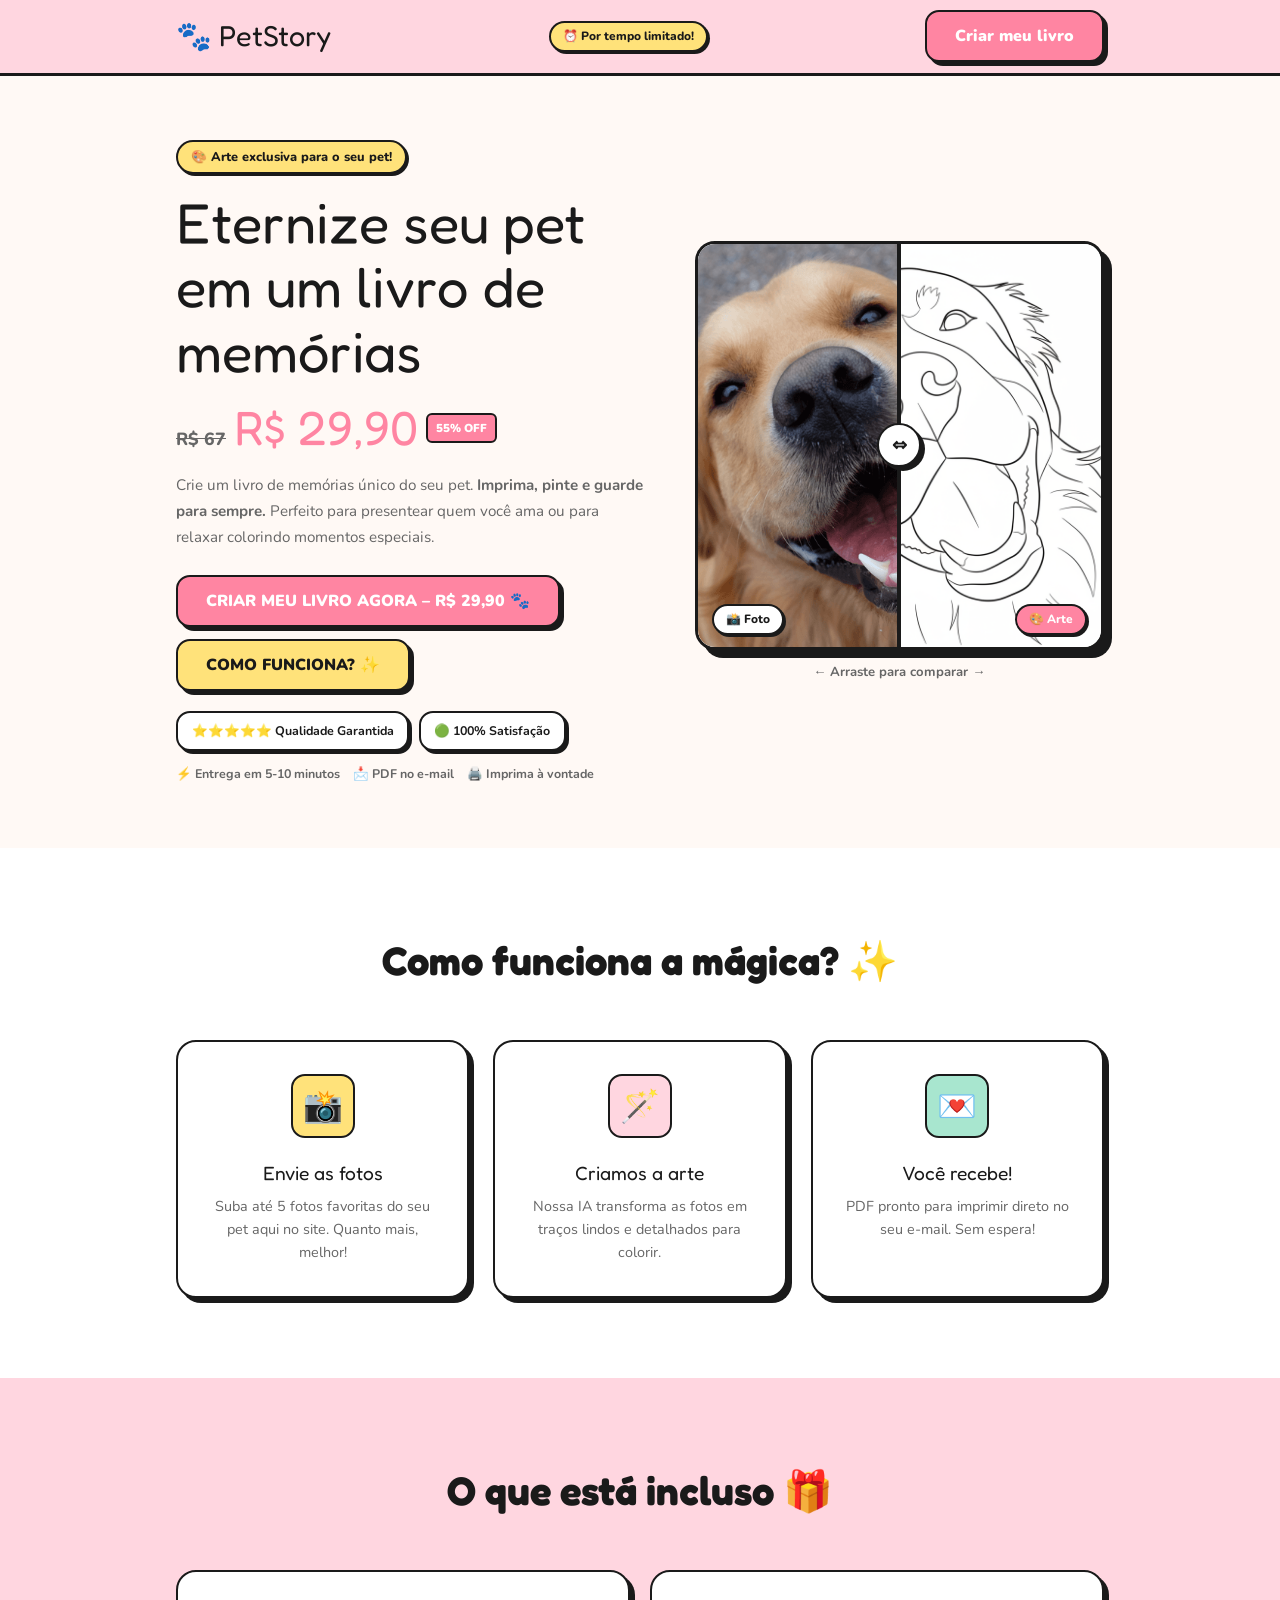
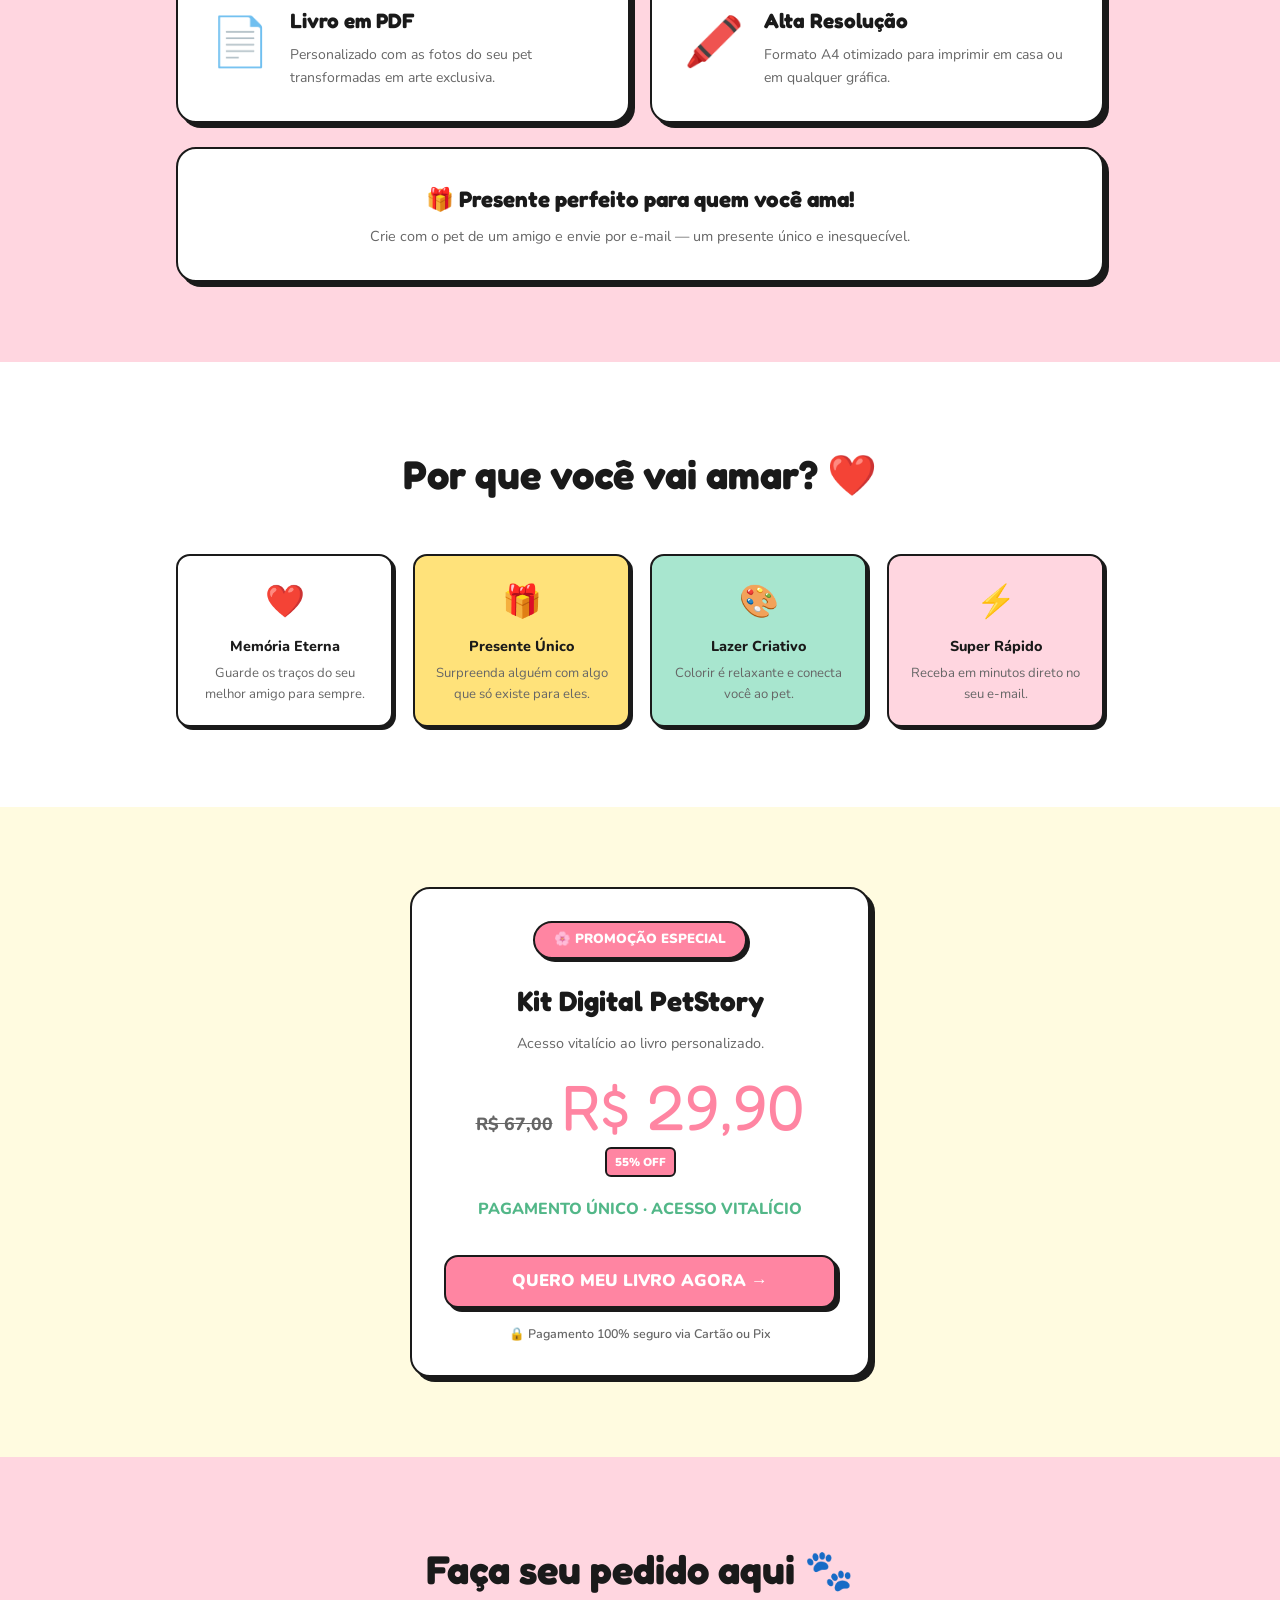
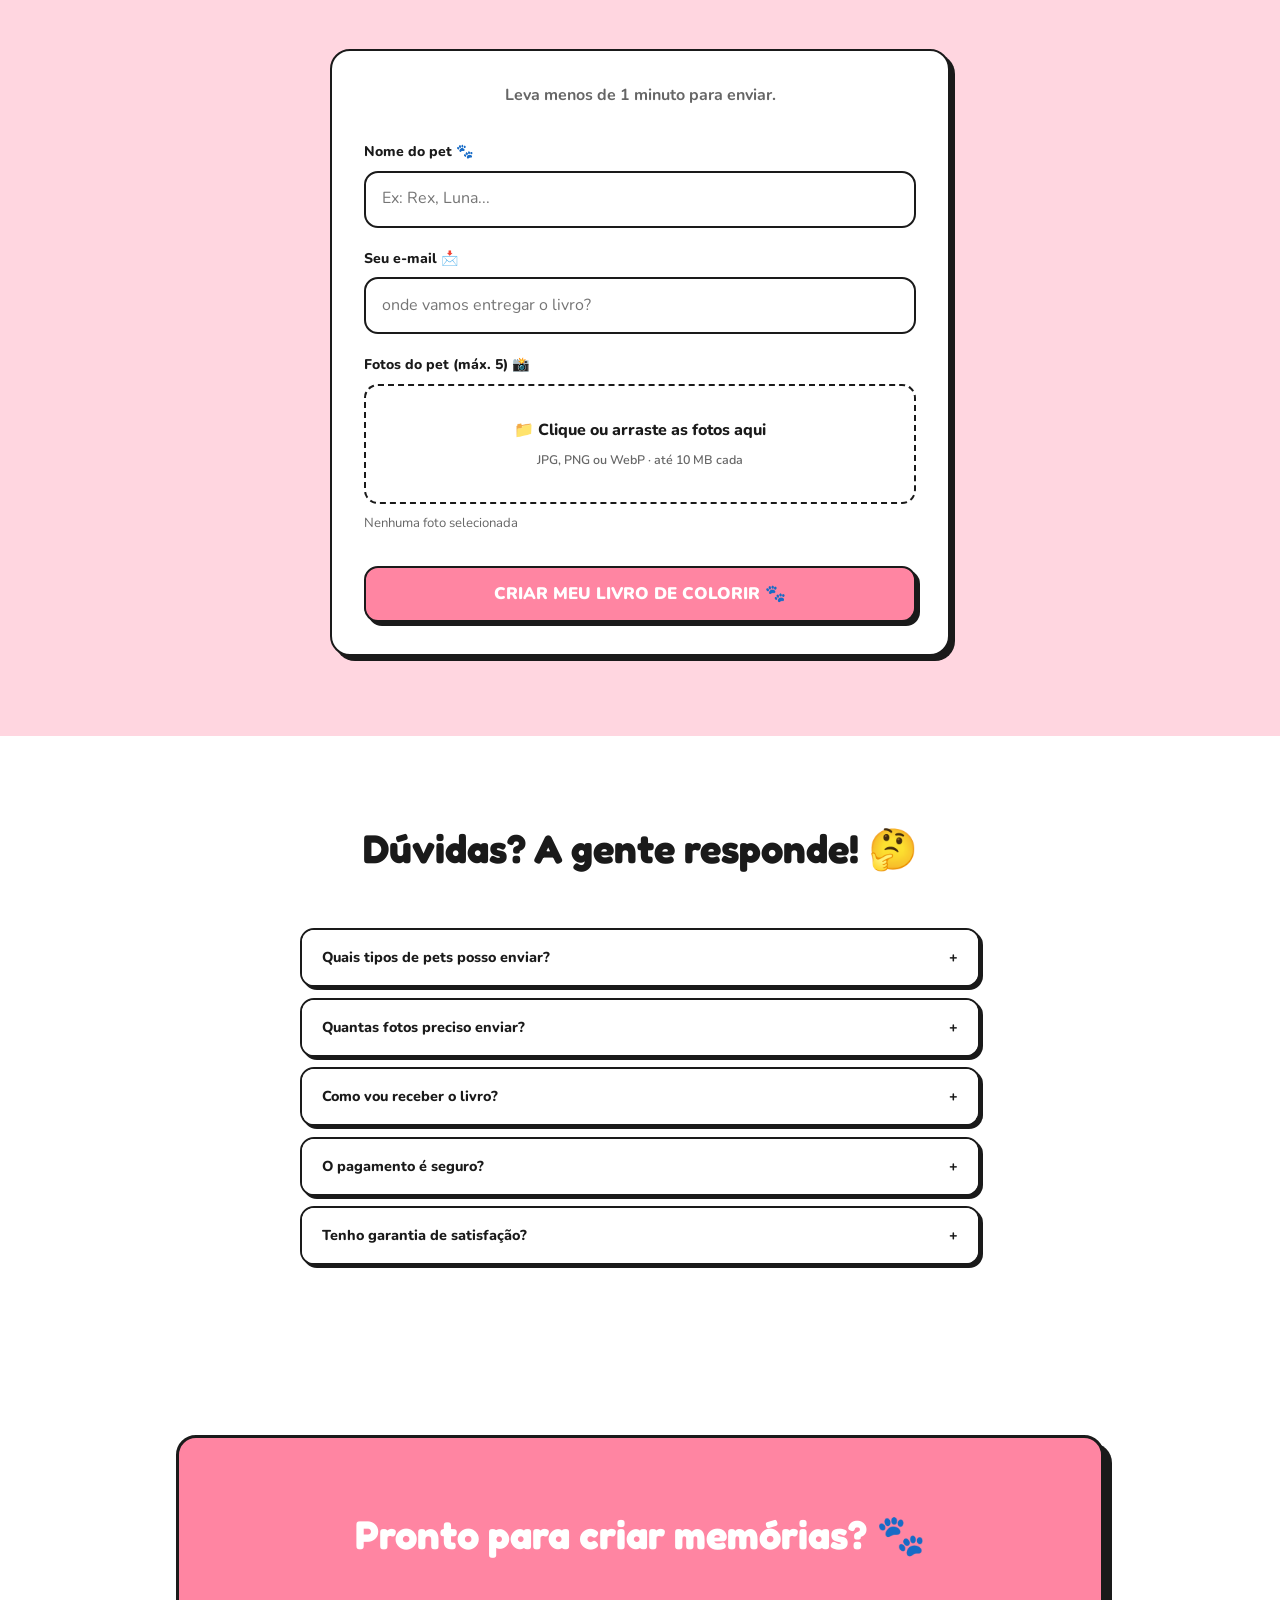
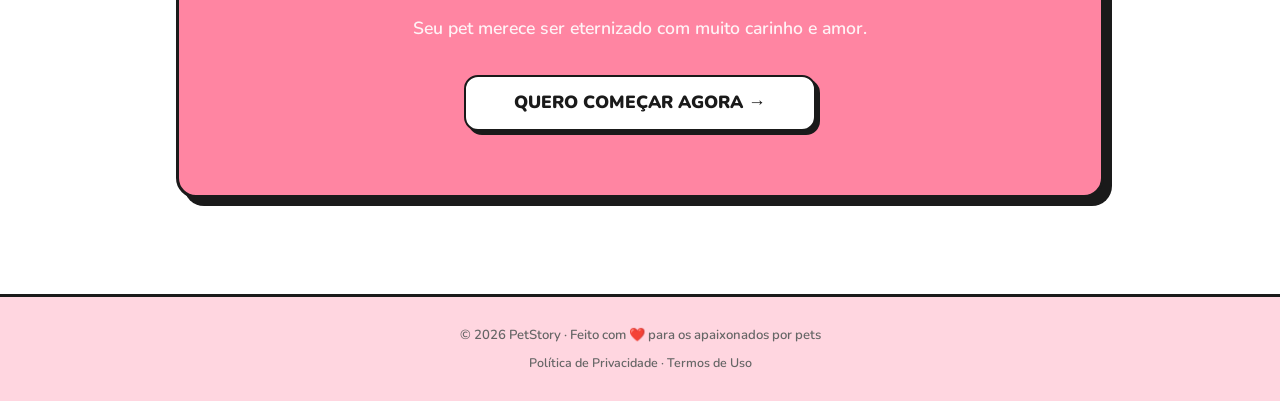
==== commit 9ccd36bc: "style: mobile-first responsive redesign (min-width breakpoints, stacked hero, full-width CTAs)" ====
--- a/index.html
+++ b/index.html
@@ -51,11 +51,10 @@
                             <div class="trust-badge">⭐⭐⭐⭐⭐ Qualidade Garantida</div>
                             <div class="trust-badge">🟢 100% Satisfação</div>
                         </div>
-                        <div
-                            style="margin-top: 1rem; display: flex; gap: 1.5rem; flex-wrap: wrap; font-size: .8rem; color: var(--muted); font-weight: 700;">
+                        <div class="mini-perks">
                             <span>⚡ Entrega em 5-10 minutos</span>
-                            <span>📩 PDF instantâneo no e-mail</span>
-                            <span>🖨️ Imprima quantas vezes quiser</span>
+                            <span>📩 PDF no e-mail</span>
+                            <span>🖨️ Imprima à vontade</span>
                         </div>
                     </div>
 
@@ -138,19 +137,19 @@
                 <h2>Como funciona a mágica? ✨</h2>
                 <div class="steps-grid">
                     <div class="card" style="text-align: center;">
-                        <div class="step-icon" style="margin: 0 auto 1.25rem;">📸</div>
+                        <div class="step-icon">📸</div>
                         <div class="step-title">Envie as fotos</div>
                         <p style="font-size: .9rem; color: var(--muted);">Suba até 5 fotos favoritas do seu pet aqui no
                             site. Quanto mais, melhor!</p>
                     </div>
                     <div class="card" style="text-align: center;">
-                        <div class="step-icon" style="margin: 0 auto 1.25rem; background: var(--pink-soft);">🪄</div>
+                        <div class="step-icon" style="background: var(--pink-soft);">🪄</div>
                         <div class="step-title">Criamos a arte</div>
                         <p style="font-size: .9rem; color: var(--muted);">Nossa IA transforma as fotos em traços lindos
                             e detalhados para colorir.</p>
                     </div>
                     <div class="card" style="text-align: center;">
-                        <div class="step-icon" style="margin: 0 auto 1.25rem; background: var(--teal);">💌</div>
+                        <div class="step-icon" style="background: var(--teal);">💌</div>
                         <div class="step-title">Você recebe!</div>
                         <p style="font-size: .9rem; color: var(--muted);">PDF pronto para imprimir direto no seu e-mail.
                             Sem espera!</p>
@@ -163,7 +162,7 @@
         <section class="bg-pink">
             <div class="container">
                 <h2>O que está incluso 🎁</h2>
-                <div style="display: grid; grid-template-columns: 1fr 1fr; gap: 1.5rem;">
+                <div class="receive-grid">
                     <div class="card" style="display: flex; gap: 1.25rem; align-items: flex-start;">
                         <span style="font-size: 3rem; flex-shrink: 0;">📄</span>
                         <div>
--- a/styles.css
+++ b/styles.css
@@ -1,22 +1,22 @@
 @import url('https://fonts.googleapis.com/css2?family=Fredoka+One&family=Nunito:wght@400;600;700;800;900&display=swap');
 
+/* ══════ TOKENS ══════ */
 :root {
   --bg: #fff9f5;
   --pink: #ff85a2;
   --pink-soft: #ffd6e0;
   --yellow: #ffe27a;
-  --yellow-d: #f5c400;
   --teal: #a8e6cf;
   --teal-d: #52b788;
   --text: #1a1a1a;
   --muted: #666;
-  --border: 3px solid #1a1a1a;
   --r: 14px;
   --r-lg: 20px;
   --shadow-btn: 4px 4px 0 #1a1a1a;
   --max-w: 960px;
 }
 
+/* ══════ RESET ══════ */
 *,
 *::before,
 *::after {
@@ -27,40 +27,70 @@
 
 html {
   scroll-behavior: smooth;
+  -webkit-text-size-adjust: 100%;
 }
 
 img {
   display: block;
   max-width: 100%;
-}
-
+  height: auto;
+}
+
+/* ══════ BASE (mobile first) ══════ */
 body {
   font-family: 'Nunito', sans-serif;
   color: var(--text);
   background-color: var(--bg);
-  /* polka dot background */
   background-image: radial-gradient(circle, #ffd6e0 1.5px, transparent 1.5px);
   background-size: 22px 22px;
+  line-height: 1.6;
+  /* prevent horizontal scroll on mobile */
+  overflow-x: hidden;
 }
 
 .container {
   width: 100%;
   max-width: var(--max-w);
   margin: 0 auto;
-  padding: 0 1.5rem;
-}
-
+  padding: 0 1rem;
+}
+
+/* Sections: menor padding no mobile */
 section {
-  padding: 5rem 0;
-}
-
+  padding: 3rem 0;
+}
+
+@media (min-width: 640px) {
+  section {
+    padding: 4rem 0;
+  }
+}
+
+@media (min-width: 900px) {
+  section {
+    padding: 5rem 0;
+  }
+}
+
+/* ══════ TYPOGRAPHY (mobile → desktop) ══════ */
 h1 {
   font-family: 'Fredoka One', cursive;
-  font-size: clamp(2.6rem, 6vw, 4rem);
+  font-size: 2.2rem;
   font-weight: 400;
   line-height: 1.15;
   color: var(--text);
-  position: relative;
+}
+
+@media (min-width: 640px) {
+  h1 {
+    font-size: 2.8rem;
+  }
+}
+
+@media (min-width: 900px) {
+  h1 {
+    font-size: 3.5rem;
+  }
 }
 
 h1 .underline {
@@ -81,60 +111,104 @@
 
 h2 {
   font-family: 'Fredoka One', cursive;
-  font-size: clamp(1.9rem, 4vw, 2.6rem);
+  font-size: 1.75rem;
   text-align: center;
-  margin-bottom: 3rem;
+  margin-bottom: 2rem;
   color: var(--text);
 }
 
-/* ---------- Header ---------- */
+@media (min-width: 640px) {
+  h2 {
+    font-size: 2.1rem;
+    margin-bottom: 2.5rem;
+  }
+}
+
+@media (min-width: 900px) {
+  h2 {
+    font-size: 2.5rem;
+    margin-bottom: 3rem;
+  }
+}
+
+h3 {
+  font-weight: 800;
+  font-size: 1rem;
+}
+
+/* ══════ HEADER ══════ */
 .header {
   position: sticky;
   top: 0;
   z-index: 100;
   background: var(--pink-soft);
   border-bottom: 3px solid #1a1a1a;
-  padding: .75rem 0;
+  padding: .65rem 0;
 }
 
 .header .container {
   display: flex;
   align-items: center;
   justify-content: space-between;
+  gap: .5rem;
 }
 
 .logo {
   font-family: 'Fredoka One', cursive;
-  font-size: 1.8rem;
+  font-size: 1.5rem;
   color: var(--text);
-}
-
+  flex-shrink: 0;
+}
+
+@media (min-width: 640px) {
+  .logo {
+    font-size: 1.8rem;
+  }
+}
+
+/* oculta o nav-badge em telas muito pequenas */
 .nav-badge {
   background: var(--yellow);
   border: 2px solid #1a1a1a;
   border-radius: 50px;
-  padding: .3rem 1rem;
+  padding: .25rem .75rem;
   font-weight: 800;
-  font-size: .85rem;
-  box-shadow: 3px 3px 0 #1a1a1a;
-}
-
-/* ---------- Buttons ---------- */
+  font-size: .75rem;
+  box-shadow: 2px 2px 0 #1a1a1a;
+  display: none;
+}
+
+@media (min-width: 500px) {
+  .nav-badge {
+    display: inline-block;
+  }
+}
+
+/* ══════ BUTTONS ══════ */
 .btn {
   display: inline-flex;
   align-items: center;
-  gap: .5rem;
-  padding: 1rem 1.75rem;
+  justify-content: center;
+  gap: .4rem;
+  padding: .85rem 1.25rem;
   border-radius: var(--r);
   font-family: 'Nunito', sans-serif;
   font-weight: 900;
-  font-size: 1rem;
+  font-size: .9rem;
   text-decoration: none;
   cursor: pointer;
-  border: var(--border);
+  border: 2.5px solid #1a1a1a;
   box-shadow: var(--shadow-btn);
   transition: transform .12s, box-shadow .12s;
   line-height: 1;
+  -webkit-tap-highlight-color: transparent;
+}
+
+@media (min-width: 640px) {
+  .btn {
+    padding: 1rem 1.75rem;
+    font-size: 1rem;
+  }
 }
 
 .btn:active {
@@ -169,15 +243,32 @@
 
 .btn-block {
   width: 100%;
-  justify-content: center;
-}
-
-/* ---------- Hero ---------- */
+}
+
+/* ══════ HERO ══════ */
 .hero-grid {
   display: grid;
-  grid-template-columns: 1.15fr 1fr;
-  gap: 3rem;
-  align-items: center;
+  grid-template-columns: 1fr;
+  gap: 2rem;
+}
+
+@media (min-width: 760px) {
+  .hero-grid {
+    grid-template-columns: 1.15fr 1fr;
+    gap: 3rem;
+    align-items: center;
+  }
+}
+
+/* Em mobile, coloca o slider ANTES do texto */
+.hero-grid>div:last-child {
+  order: -1;
+}
+
+@media (min-width: 760px) {
+  .hero-grid>div:last-child {
+    order: 0;
+  }
 }
 
 .eyebrow {
@@ -185,23 +276,23 @@
   border: 2px solid #1a1a1a;
   border-radius: 50px;
   display: inline-block;
-  padding: .35rem .9rem;
+  padding: .3rem .8rem;
   font-weight: 800;
-  font-size: .85rem;
-  margin-bottom: 1.25rem;
+  font-size: .8rem;
+  margin-bottom: 1rem;
   box-shadow: 2px 2px 0 #1a1a1a;
 }
 
 .price-row {
   display: flex;
   align-items: baseline;
-  gap: .6rem;
-  margin: 1.5rem 0;
+  gap: .5rem;
+  margin: 1.25rem 0;
   flex-wrap: wrap;
 }
 
 .price-was {
-  font-size: 1.3rem;
+  font-size: 1.1rem;
   font-weight: 800;
   text-decoration: line-through;
   color: var(--muted);
@@ -209,15 +300,21 @@
 
 .price-now {
   font-family: 'Fredoka One', cursive;
-  font-size: 3rem;
+  font-size: 2.5rem;
   color: var(--pink);
   line-height: 1;
+}
+
+@media (min-width: 640px) {
+  .price-now {
+    font-size: 3rem;
+  }
 }
 
 .off-badge {
   background: var(--pink);
   color: white;
-  font-size: .75rem;
+  font-size: .72rem;
   font-weight: 900;
   border-radius: 6px;
   padding: .25rem .5rem;
@@ -226,50 +323,96 @@
 }
 
 .hero-desc {
-  font-size: .95rem;
+  font-size: .9rem;
   color: var(--muted);
-  margin-bottom: 1.75rem;
-  max-width: 40ch;
+  margin-bottom: 1.5rem;
   line-height: 1.7;
 }
 
+@media (min-width: 640px) {
+  .hero-desc {
+    font-size: .95rem;
+  }
+}
+
+/* CTAs: stack no mobile, lado a lado no ≥480px */
 .cta-row {
   display: flex;
-  gap: 1rem;
-  flex-wrap: wrap;
+  flex-direction: column;
+  gap: .75rem;
+}
+
+.cta-row .btn {
+  width: 100%;
+  text-align: center;
+}
+
+@media (min-width: 480px) {
+  .cta-row {
+    flex-direction: row;
+    flex-wrap: wrap;
+  }
+
+  .cta-row .btn {
+    width: auto;
+  }
 }
 
 /* Trust badges */
 .trust-row {
   display: flex;
-  gap: 1rem;
-  margin-top: 1.5rem;
   flex-wrap: wrap;
+  gap: .6rem;
+  margin-top: 1.25rem;
 }
 
 .trust-badge {
   background: white;
   border: 2px solid #1a1a1a;
   border-radius: var(--r);
-  padding: .6rem 1rem;
+  padding: .5rem .85rem;
   display: flex;
   align-items: center;
-  gap: .5rem;
-  font-size: .82rem;
+  gap: .4rem;
+  font-size: .78rem;
   font-weight: 700;
   box-shadow: 3px 3px 0 #1a1a1a;
+}
+
+.mini-perks {
+  margin-top: .85rem;
+  display: flex;
+  flex-direction: column;
+  gap: .3rem;
+  font-size: .78rem;
+  color: var(--muted);
+  font-weight: 700;
+}
+
+@media (min-width: 480px) {
+  .mini-perks {
+    flex-direction: row;
+    flex-wrap: wrap;
+    gap: .8rem;
+  }
 }
 
 /* Hero image card */
 .hero-img-card {
   border: 3px solid #1a1a1a;
   border-radius: var(--r-lg);
-  box-shadow: 8px 8px 0 #1a1a1a;
+  box-shadow: 6px 6px 0 #1a1a1a;
   overflow: hidden;
   background: white;
 }
 
-/* ---------- Section BGs ---------- */
+@media (min-width: 640px) {
+  .hero-img-card {
+    box-shadow: 8px 8px 0 #1a1a1a;
+  }
+}
+
+/* ══════ SECTION BGs ══════ */
 .bg-white {
   background: white;
 }
@@ -282,74 +425,118 @@
   background: #fffbe0;
 }
 
-/* ---------- Cards ---------- */
+/* ══════ CARDS ══════ */
 .card {
   background: white;
   border: 2.5px solid #1a1a1a;
   border-radius: var(--r-lg);
-  box-shadow: 5px 5px 0 #1a1a1a;
-  padding: 2rem;
+  box-shadow: 4px 4px 0 #1a1a1a;
+  padding: 1.5rem;
+}
+
+@media (min-width: 640px) {
+  .card {
+    padding: 2rem;
+    box-shadow: 5px 5px 0 #1a1a1a;
+  }
 }
 
 .card:hover {
   transform: translate(-2px, -2px);
-  box-shadow: 7px 7px 0 #1a1a1a;
+  box-shadow: 6px 6px 0 #1a1a1a;
   transition: all .2s;
 }
 
-/* Steps */
+/* ══════ STEPS ══════ */
 .steps-grid {
   display: grid;
-  grid-template-columns: repeat(3, 1fr);
-  gap: 1.5rem;
+  grid-template-columns: 1fr;
+  gap: 1.25rem;
+}
+
+@media (min-width: 640px) {
+  .steps-grid {
+    grid-template-columns: repeat(3, 1fr);
+    gap: 1.5rem;
+  }
 }
 
 .step-icon {
-  width: 64px;
-  height: 64px;
+  width: 56px;
+  height: 56px;
   background: var(--yellow);
   border: 2px solid #1a1a1a;
-  border-radius: 16px;
+  border-radius: 14px;
   display: flex;
   align-items: center;
   justify-content: center;
-  font-size: 2rem;
-  margin-bottom: 1.25rem;
+  font-size: 1.8rem;
+  margin-bottom: 1rem;
+}
+
+@media (min-width: 640px) {
+  .step-icon {
+    width: 64px;
+    height: 64px;
+    font-size: 2rem;
+    margin: 0 auto 1.25rem;
+  }
 }
 
 .step-title {
   font-family: 'Fredoka One', cursive;
-  font-size: 1.3rem;
-  margin-bottom: .5rem;
-}
-
-/* Benefits */
+  font-size: 1.2rem;
+  margin-bottom: .4rem;
+}
+
+/* ══════ RECEIVE GRID ══════ */
+.receive-grid {
+  display: grid;
+  grid-template-columns: 1fr;
+  gap: 1.25rem;
+}
+
+@media (min-width: 640px) {
+  .receive-grid {
+    grid-template-columns: 1fr 1fr;
+  }
+}
+
+/* ══════ BENEFITS ══════ */
 .benefits-grid {
   display: grid;
-  grid-template-columns: repeat(auto-fit, minmax(200px, 1fr));
-  gap: 1.25rem;
+  grid-template-columns: 1fr 1fr;
+  gap: 1rem;
+}
+
+@media (min-width: 640px) {
+  .benefits-grid {
+    grid-template-columns: repeat(4, 1fr);
+    gap: 1.25rem;
+  }
 }
 
 .benefit-card {
   background: white;
   border: 2.5px solid #1a1a1a;
   border-radius: var(--r);
-  padding: 1.5rem;
-  box-shadow: 4px 4px 0 #1a1a1a;
+  padding: 1.25rem 1rem;
+  box-shadow: 3px 3px 0 #1a1a1a;
   text-align: center;
 }
 
 .benefit-card h4 {
   font-weight: 800;
-  margin: .6rem 0 .3rem;
+  margin: .5rem 0 .3rem;
+  font-size: .9rem;
 }
 
 .benefit-card p {
-  font-size: .85rem;
+  font-size: .82rem;
   color: var(--muted);
 }
 
-/* Pricing */
+/* ══════ PRICING ══════ */
 .pricing-wrapper {
   display: flex;
   justify-content: center;
@@ -369,43 +556,51 @@
   border-radius: 50px;
   padding: .4rem 1.2rem;
   font-weight: 900;
-  font-size: .85rem;
+  font-size: .83rem;
   display: inline-block;
   box-shadow: 3px 3px 0 #1a1a1a;
-  margin-bottom: 1.5rem;
+  margin-bottom: 1.25rem;
 }
 
 .pricing-card .price-now {
-  font-size: 4rem;
-}
-
-/* Form */
+  font-size: 3.5rem;
+}
+
+@media (min-width: 640px) {
+  .pricing-card .price-now {
+    font-size: 4rem;
+  }
+}
+
+/* ══════ FORM ══════ */
 .form-card {
   max-width: 620px;
   margin: 0 auto;
 }
 
 .form-group {
-  margin-bottom: 1.5rem;
+  margin-bottom: 1.25rem;
 }
 
 .form-group label {
   display: block;
   font-weight: 800;
-  font-size: .9rem;
-  margin-bottom: .5rem;
+  font-size: .88rem;
+  margin-bottom: .45rem;
 }
 
 .form-group input {
   width: 100%;
-  padding: .875rem 1.1rem;
+  padding: .85rem 1rem;
   border: 2.5px solid #1a1a1a;
-  border-radius: var(--r-sm, 10px);
+  border-radius: var(--r);
   font: inherit;
   font-size: 1rem;
   background: white;
   outline: none;
   transition: box-shadow .15s;
+  /* Mobile: avoid zoom on focus */
+  font-size: 16px;
 }
 
 .form-group input:focus {
@@ -415,7 +610,7 @@
 .drop-zone {
   border: 2.5px dashed #1a1a1a;
   border-radius: var(--r);
-  padding: 2.5rem 1rem;
+  padding: 2rem 1rem;
   text-align: center;
   cursor: pointer;
   background: white;
@@ -428,8 +623,8 @@
 }
 
 .file-list {
-  margin-top: .75rem;
-  font-size: .84rem;
+  margin-top: .6rem;
+  font-size: .82rem;
   color: var(--muted);
 }
 
@@ -445,7 +640,7 @@
   cursor: pointer;
 }
 
-/* FAQ */
+/* ══════ FAQ ══════ */
 .faq-wrap {
   max-width: 680px;
   margin: 0 auto;
@@ -455,19 +650,19 @@
   background: white;
   border: 2.5px solid #1a1a1a;
   border-radius: var(--r);
-  margin-bottom: .75rem;
+  margin-bottom: .65rem;
   overflow: hidden;
   box-shadow: 3px 3px 0 #1a1a1a;
 }
 
 .faq-header {
-  padding: 1.1rem 1.5rem;
+  padding: 1rem 1.25rem;
   display: flex;
   justify-content: space-between;
   align-items: center;
   cursor: pointer;
   font-weight: 800;
-  font-size: .95rem;
+  font-size: .9rem;
   background: white;
 }
 
@@ -477,8 +672,8 @@
 
 .faq-content {
   display: none;
-  padding: 0 1.5rem 1.1rem;
-  font-size: .9rem;
+  padding: 0 1.25rem 1rem;
+  font-size: .88rem;
   color: var(--muted);
 }
 
@@ -486,14 +681,21 @@
   display: block;
 }
 
-/* CTA Banner */
+/* ══════ CTA BANNER ══════ */
 .cta-banner {
   background: var(--pink);
   border: 3px solid #1a1a1a;
   border-radius: var(--r-lg);
-  box-shadow: 8px 8px 0 #1a1a1a;
-  padding: 4rem 2rem;
+  box-shadow: 6px 6px 0 #1a1a1a;
+  padding: 3rem 1.5rem;
   text-align: center;
+}
+
+@media (min-width: 640px) {
+  .cta-banner {
+    padding: 4rem 2rem;
+    box-shadow: 8px 8px 0 #1a1a1a;
+  }
 }
 
 .cta-banner h2 {
@@ -502,23 +704,30 @@
 
 .cta-banner p {
   color: rgba(255, 255, 255, .9);
-  font-size: 1.1rem;
-  margin: 1rem 0 2rem;
+  font-size: 1rem;
+  margin: .75rem 0 1.75rem;
   font-weight: 600;
 }
 
-/* Footer */
+@media (min-width: 640px) {
+  .cta-banner p {
+    font-size: 1.1rem;
+    margin: 1rem 0 2rem;
+  }
+}
+
+/* ══════ FOOTER ══════ */
 footer {
   border-top: 3px solid #1a1a1a;
-  padding: 2rem 0;
+  padding: 1.75rem 0;
   text-align: center;
-  font-size: .85rem;
+  font-size: .82rem;
   color: var(--muted);
   background: var(--pink-soft);
   font-weight: 600;
 }
 
-/* Alert modals */
+/* ══════ ALERT MODALS ══════ */
 .alert-backdrop {
   position: fixed;
   inset: 0;
@@ -538,8 +747,8 @@
   background: white;
   border: 3px solid #1a1a1a;
   border-radius: var(--r-lg);
-  box-shadow: 8px 8px 0 #1a1a1a;
-  padding: 2rem;
+  box-shadow: 6px 6px 0 #1a1a1a;
+  padding: 2rem 1.5rem;
   max-width: 360px;
   width: 100%;
   text-align: center;
@@ -549,37 +758,4 @@
   margin-bottom: 1.2rem;
   font-size: .95rem;
   font-weight: 600;
-}
-
-/* Responsive */
-@media (max-width: 768px) {
-  .hero-grid {
-    grid-template-columns: 1fr;
-    text-align: center;
-  }
-
-  .cta-row {
-    justify-content: center;
-  }
-
-  .trust-row {
-    justify-content: center;
-  }
-
-  .hero-desc {
-    max-width: 100%;
-  }
-
-  .steps-grid {
-    grid-template-columns: 1fr;
-  }
-
-  section {
-    padding: 3.5rem 0;
-  }
-
-  .card,
-  .pricing-card {
-    padding: 2rem 1.5rem;
-  }
 }
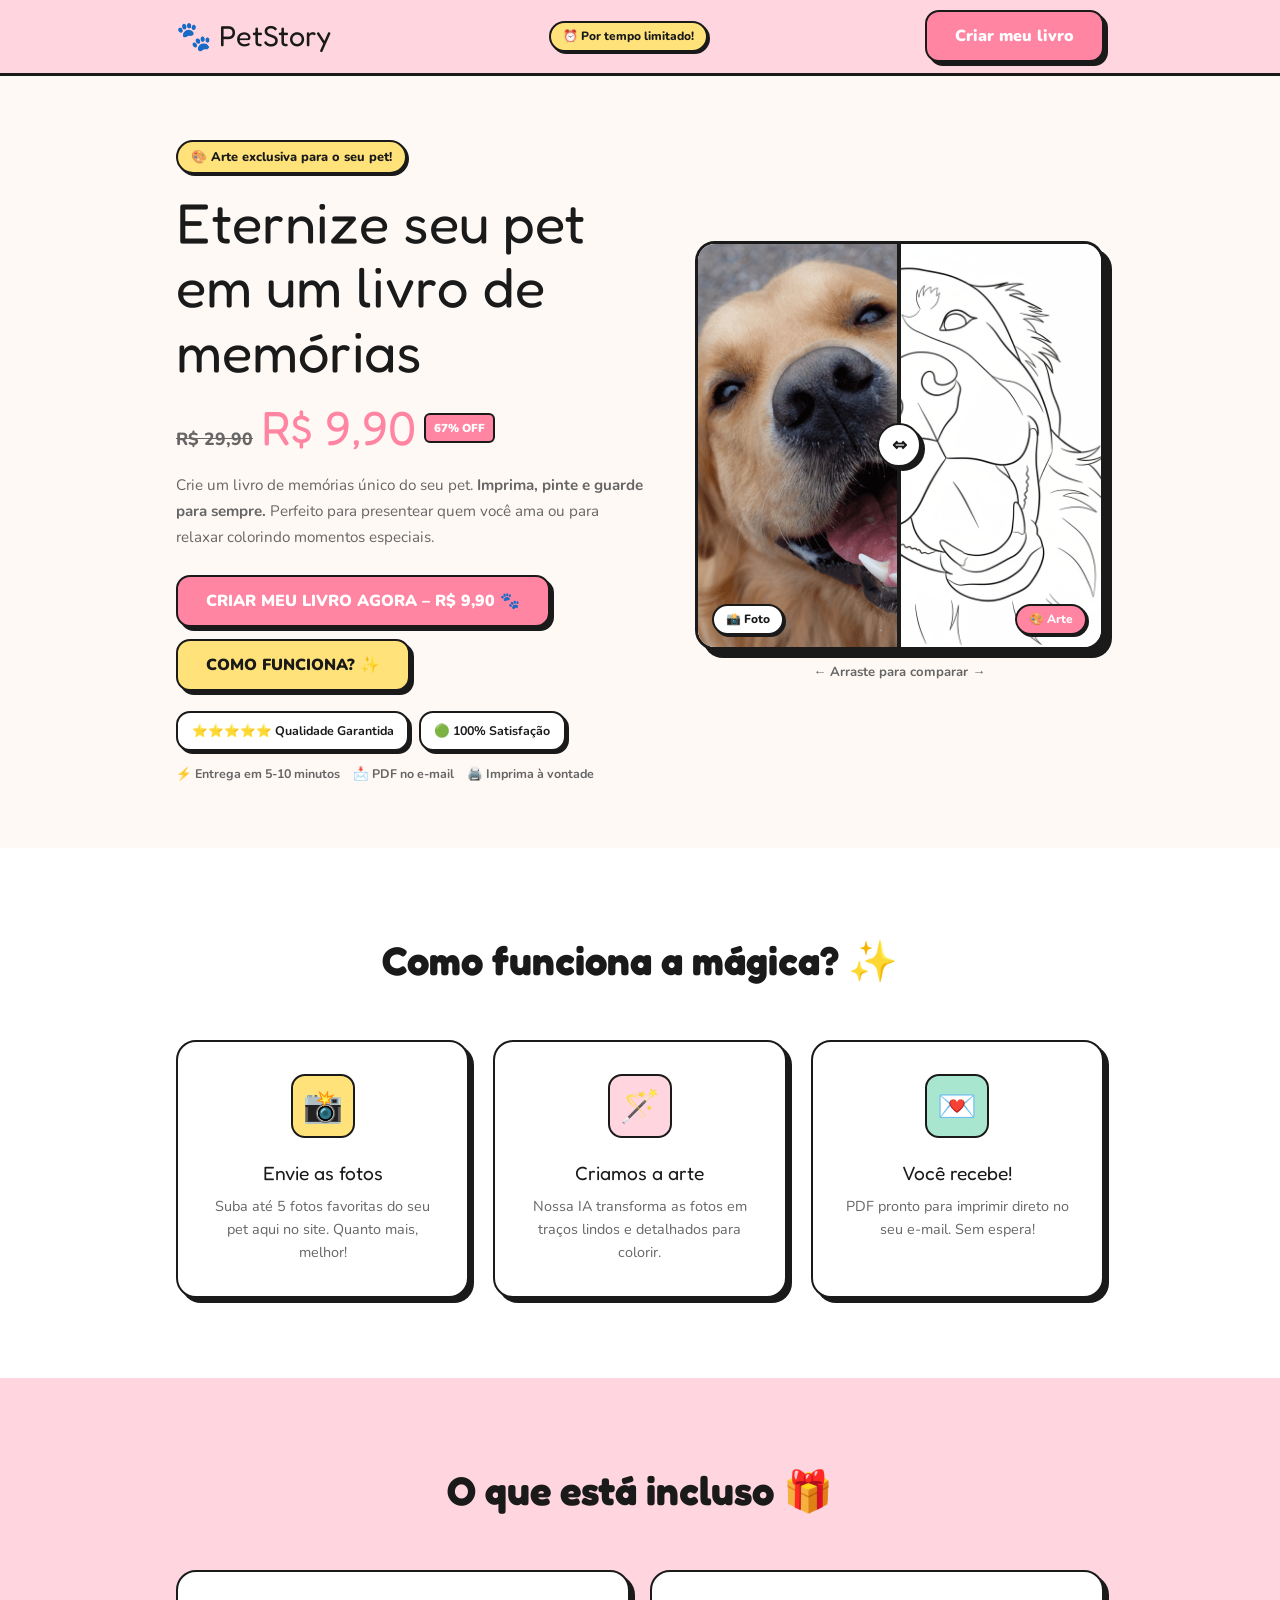
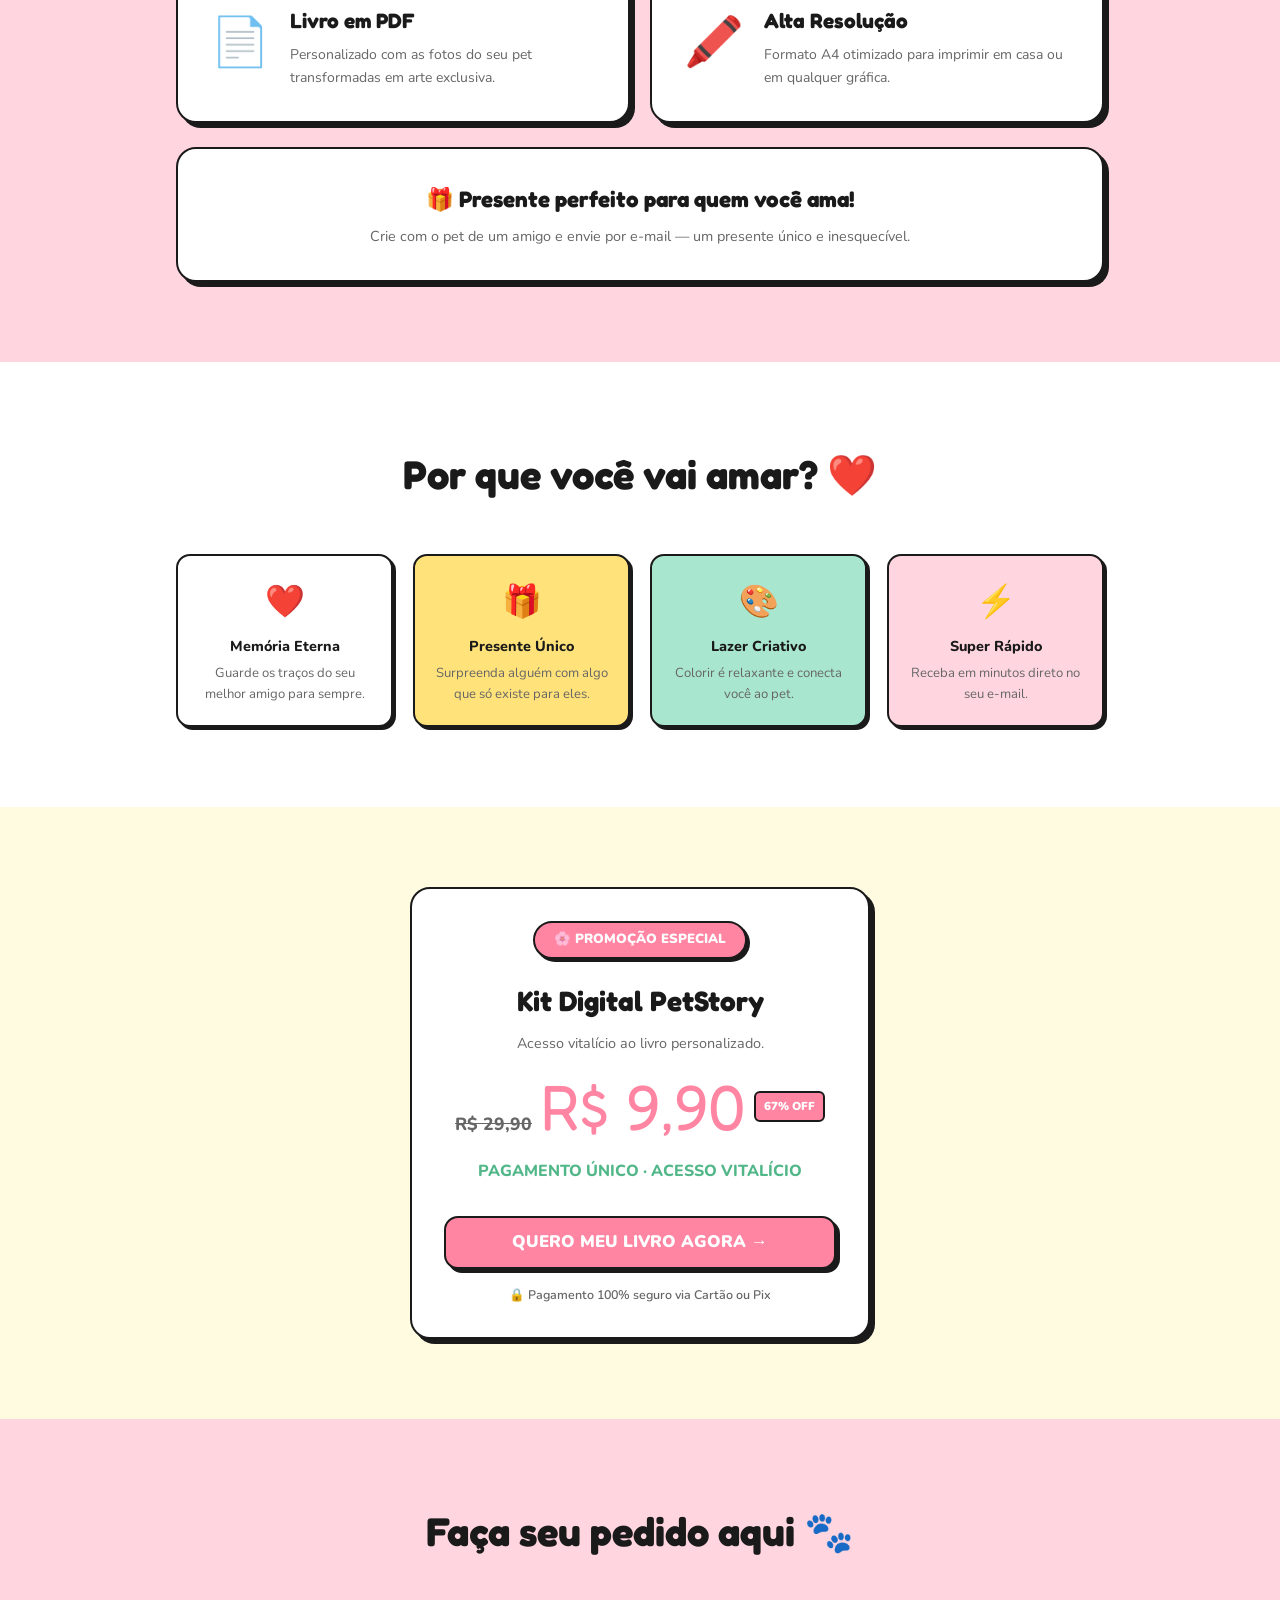
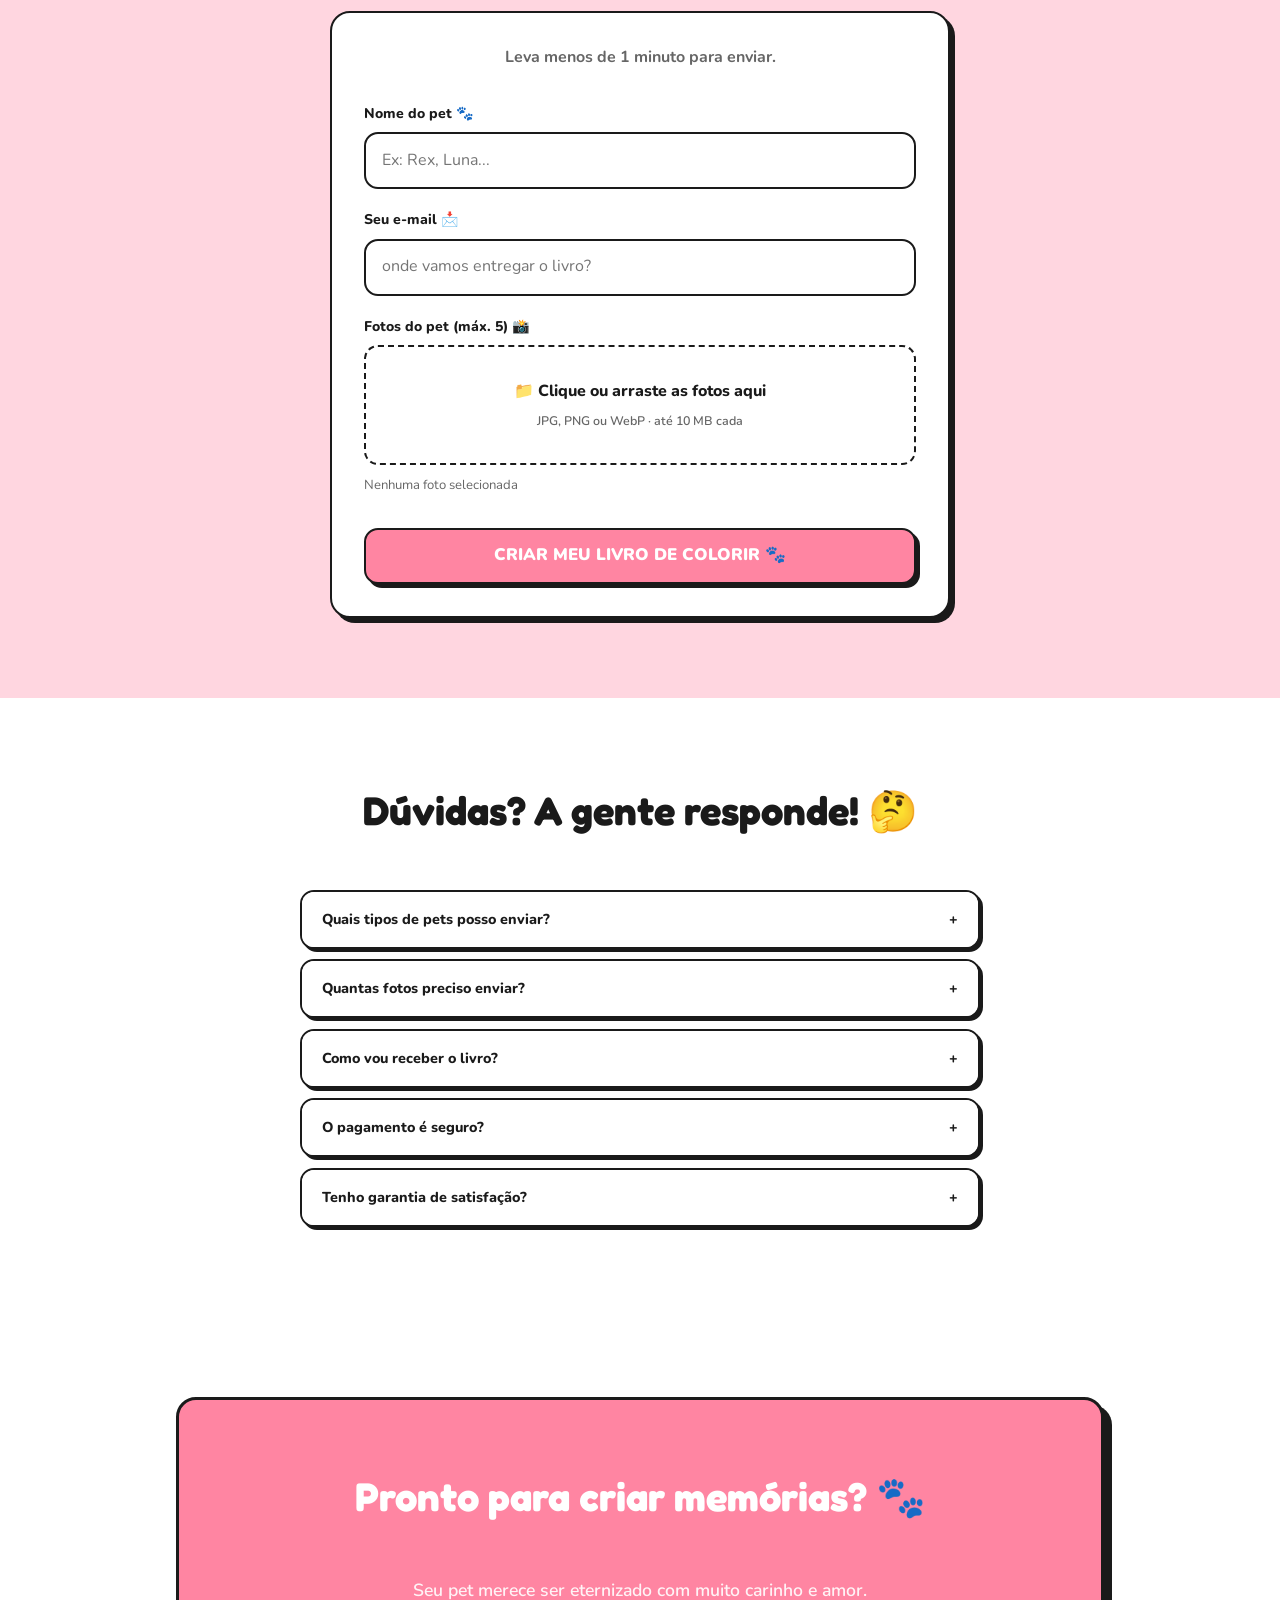
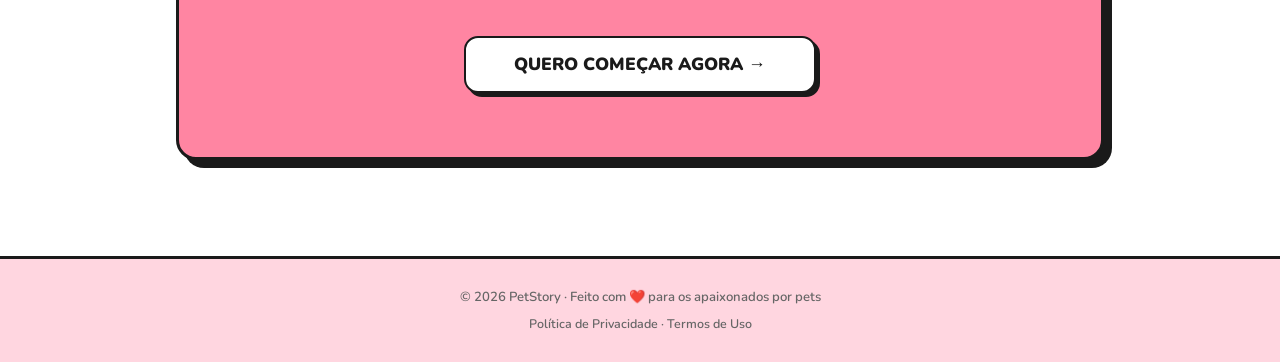
==== commit c729019d: "feat: update price to R$ 9,90 and original price to R$ 29,90" ====
--- a/index.html
+++ b/index.html
@@ -31,9 +31,9 @@
                         <h1>Eternize seu pet em um <span class="underline">livro de memórias</span></h1>
 
                         <div class="price-row">
-                            <span class="price-was">R$ 67</span>
-                            <span class="price-now">R$ 29,90</span>
-                            <span class="off-badge">55% OFF</span>
+                            <span class="price-was">R$ 29,90</span>
+                            <span class="price-now">R$ 9,90</span>
+                            <span class="off-badge">67% OFF</span>
                         </div>
 
                         <p class="hero-desc">
@@ -43,7 +43,7 @@
                         </p>
 
                         <div class="cta-row">
-                            <a href="#form-container" class="btn btn-pink">CRIAR MEU LIVRO AGORA – R$ 29,90 🐾</a>
+                            <a href="#form-container" class="btn btn-pink">CRIAR MEU LIVRO AGORA – R$ 9,90 🐾</a>
                             <a href="#como-funciona" class="btn btn-yellow">COMO FUNCIONA? ✨</a>
                         </div>
 
@@ -230,9 +230,9 @@
                     <p style="color: var(--muted); font-size: .9rem; margin-bottom: 1.25rem;">Acesso vitalício ao livro
                         personalizado.</p>
                     <div class="price-row" style="justify-content: center;">
-                        <span class="price-was">R$ 67,00</span>
-                        <span class="price-now" style="font-size: 4rem;">R$ 29,90</span>
-                        <span class="off-badge">55% OFF</span>
+                        <span class="price-was">R$ 29,90</span>
+                        <span class="price-now" style="font-size: 4rem;">R$ 9,90</span>
+                        <span class="off-badge">67% OFF</span>
                     </div>
                     <p style="font-weight: 800; color: var(--teal-d); margin-bottom: 2rem;">PAGAMENTO ÚNICO · ACESSO
                         VITALÍCIO</p>
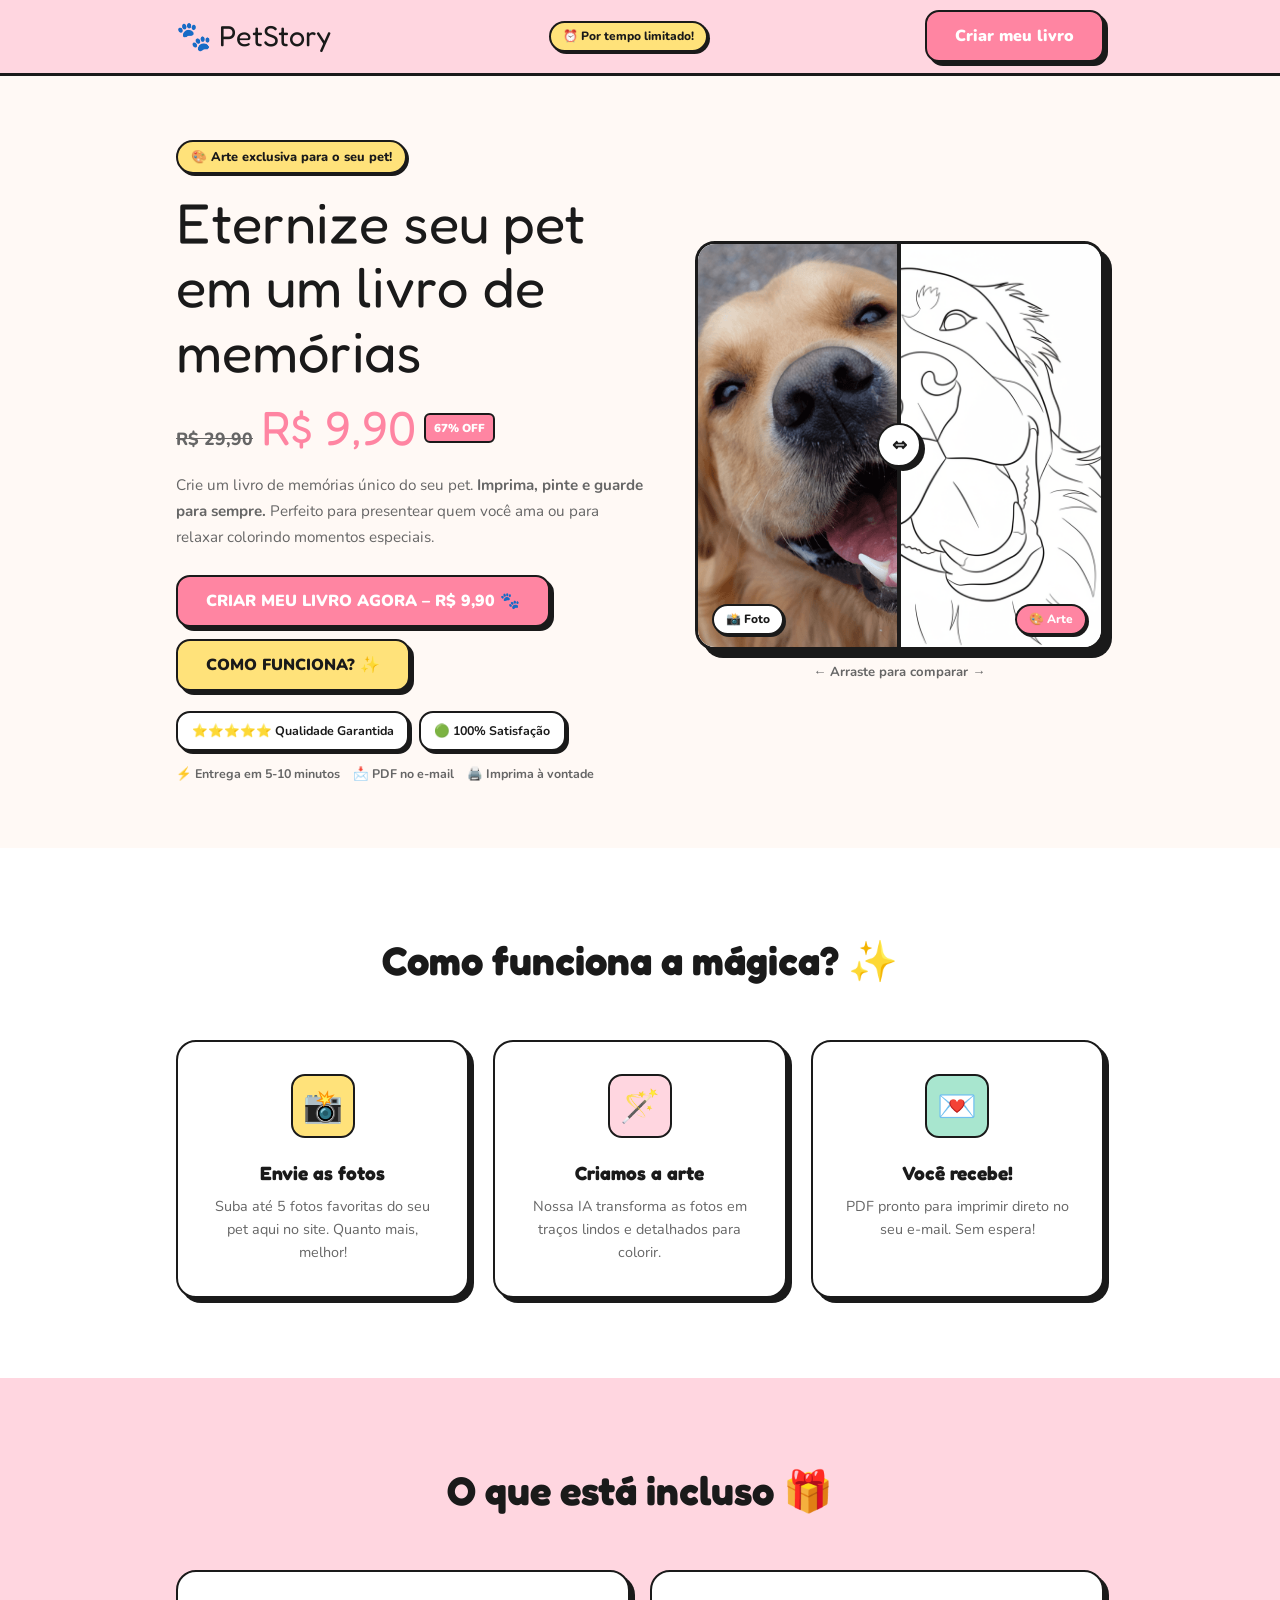
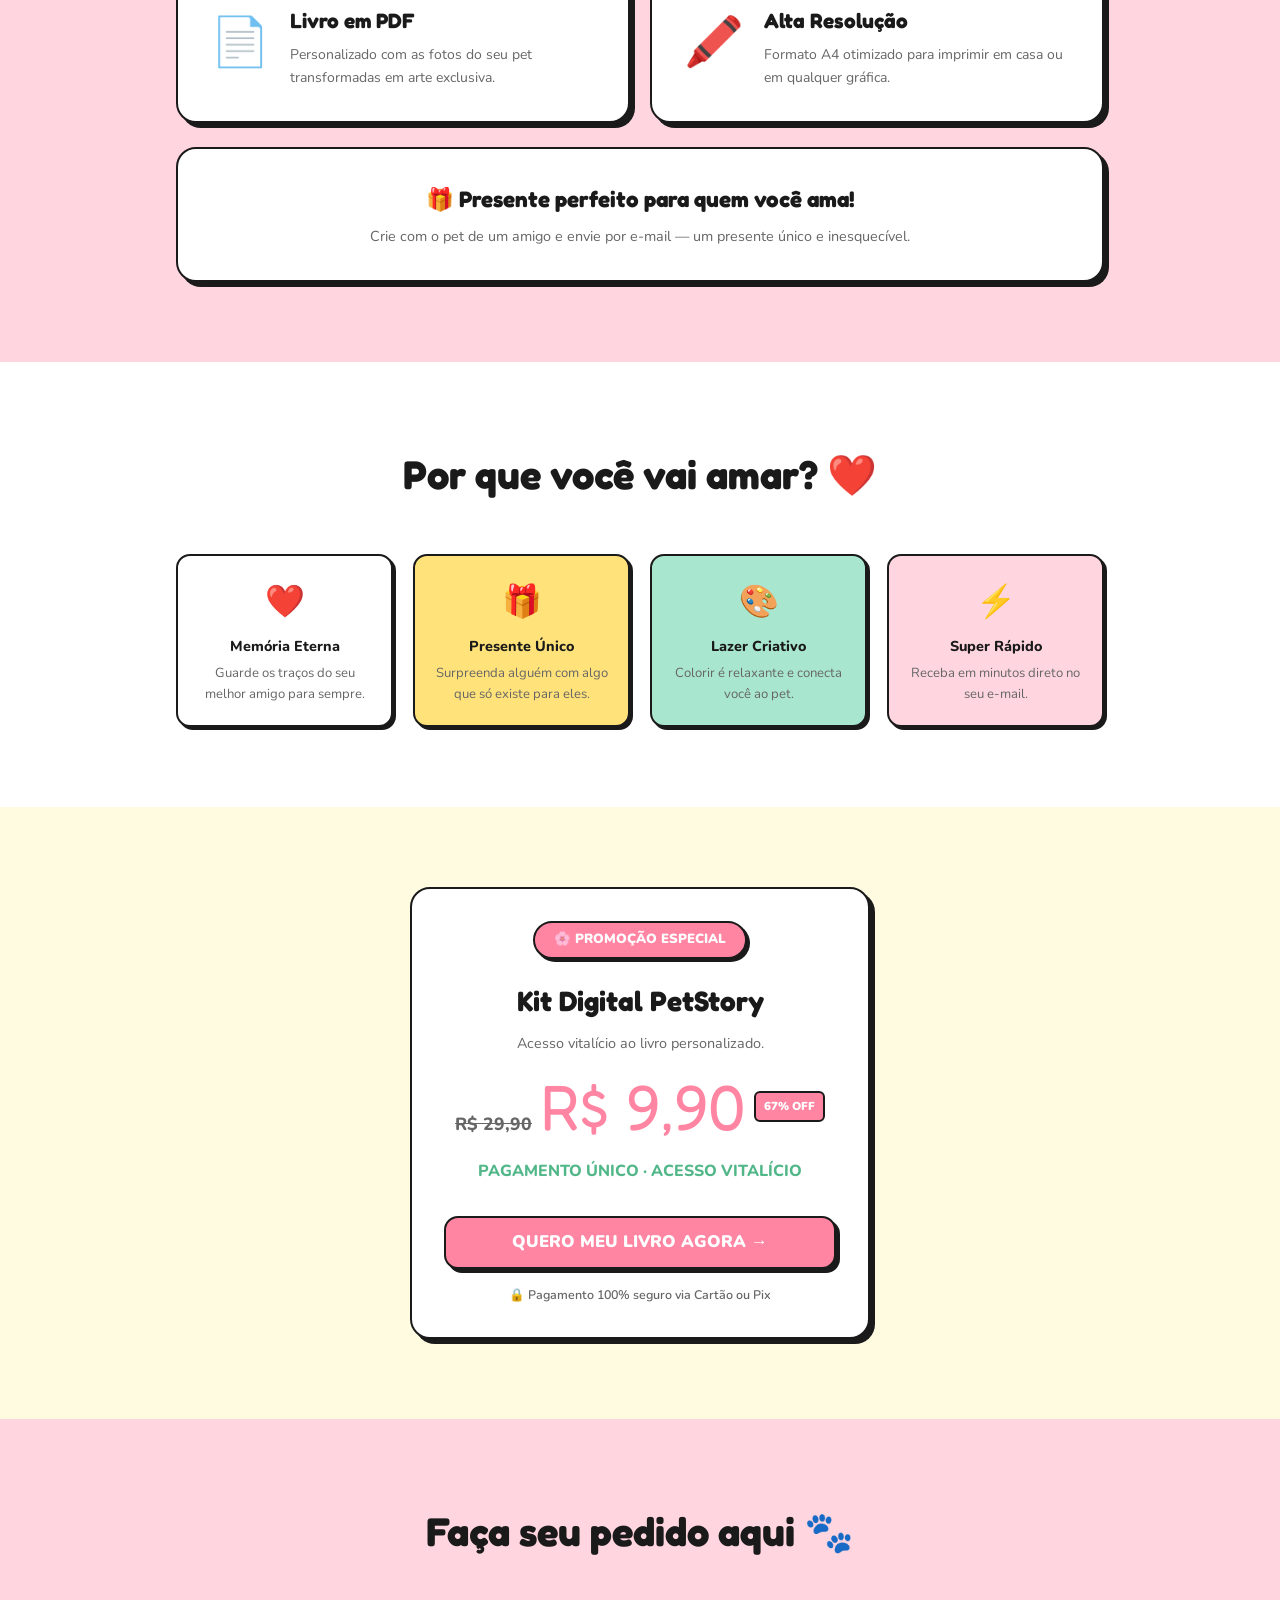
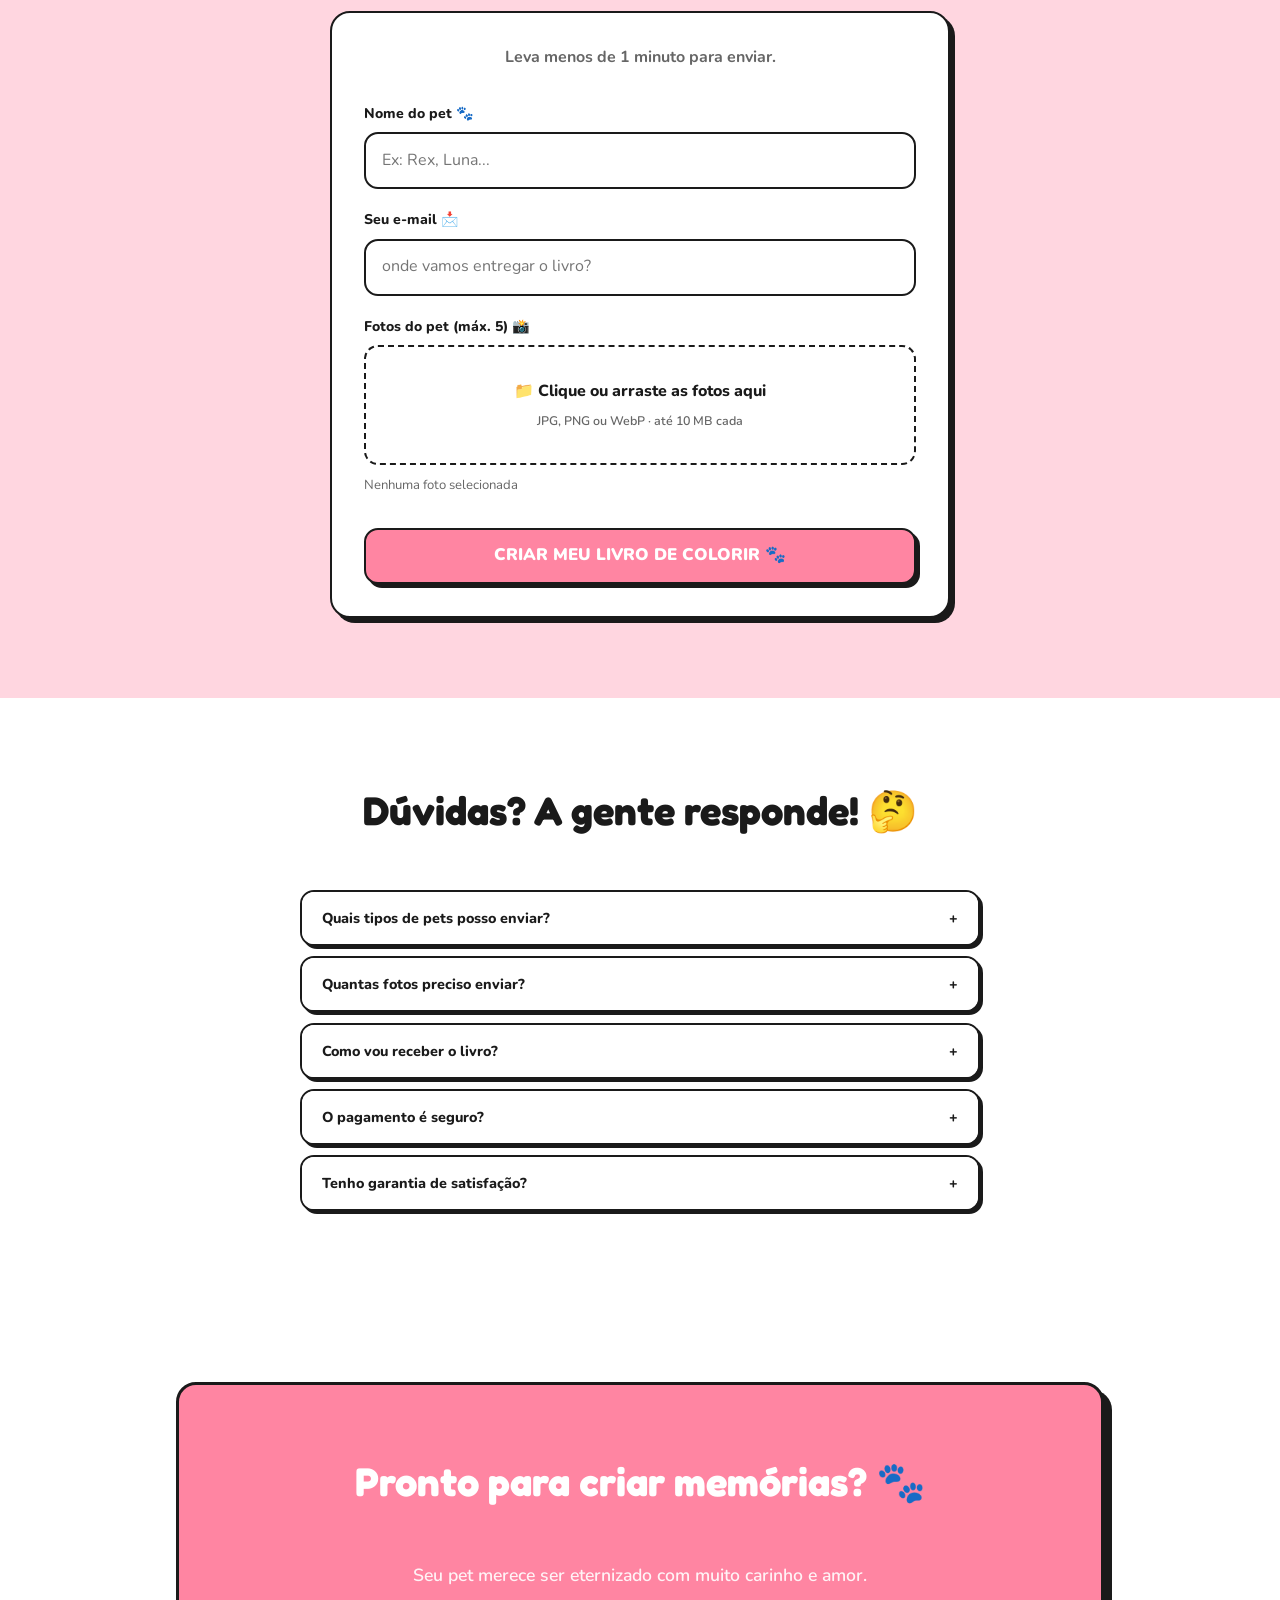
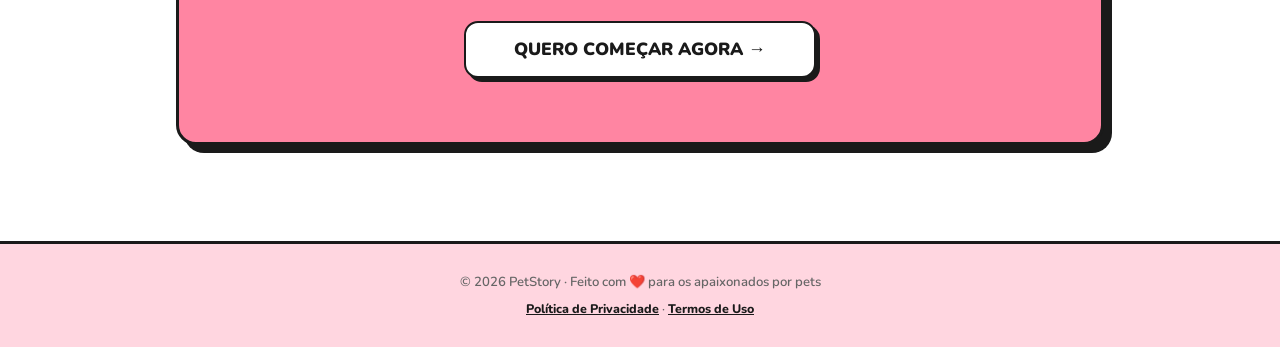
==== commit 86be36b9: "Improve landing page SEO metadata" ====
--- a/index.html
+++ b/index.html
@@ -4,16 +4,113 @@
 <head>
     <meta charset="UTF-8">
     <meta name="viewport" content="width=device-width, initial-scale=1.0">
-    <title>PetStory | Eternize seu pet em um livro de memórias</title>
+    <title>Livro Personalizado do Pet em PDF | PetStory</title>
+    <meta name="description"
+        content="Crie um livro personalizado do seu pet em PDF. Envie fotos, receba em minutos por e-mail e imprima quando quiser com a PetStory.">
+    <meta name="robots" content="index, follow, max-image-preview:large">
+    <link rel="canonical" href="https://www.petstory.live/">
+    <link rel="icon" type="image/png" href="image_com_efeito.png">
+    <meta property="og:locale" content="pt_BR">
+    <meta property="og:type" content="website">
+    <meta property="og:title" content="Livro Personalizado do Pet em PDF | PetStory">
+    <meta property="og:description"
+        content="Transforme fotos do seu pet em um livro personalizado para imprimir, colorir e guardar para sempre.">
+    <meta property="og:url" content="https://www.petstory.live/">
+    <meta property="og:site_name" content="PetStory">
+    <meta property="og:image" content="https://www.petstory.live/image_com_efeito.png">
+    <meta name="twitter:card" content="summary_large_image">
+    <meta name="twitter:title" content="Livro Personalizado do Pet em PDF | PetStory">
+    <meta name="twitter:description"
+        content="Envie fotos do seu pet e receba um livro digital personalizado em PDF para imprimir e guardar.">
+    <meta name="twitter:image" content="https://www.petstory.live/image_com_efeito.png">
     <link rel="stylesheet" href="styles.css">
+    <script type="application/ld+json">
+        {
+            "@context": "https://schema.org",
+            "@graph": [
+                {
+                    "@type": "Organization",
+                    "@id": "https://www.petstory.live/#organization",
+                    "name": "PetStory",
+                    "url": "https://www.petstory.live/",
+                    "logo": "https://www.petstory.live/image_com_efeito.png",
+                    "description": "SaaS para transformar fotos de pets em livros de memórias digitais prontos para imprimir."
+                },
+                {
+                    "@type": "Product",
+                    "@id": "https://www.petstory.live/#product",
+                    "name": "Kit Digital PetStory",
+                    "description": "Livro de memórias personalizado em PDF, criado a partir de fotos do pet e entregue por e-mail em poucos minutos.",
+                    "image": "https://www.petstory.live/image_com_efeito.png",
+                    "brand": {
+                        "@id": "https://www.petstory.live/#organization"
+                    },
+                    "offers": {
+                        "@type": "Offer",
+                        "priceCurrency": "BRL",
+                        "price": "9.90",
+                        "availability": "https://schema.org/InStock",
+                        "url": "https://www.petstory.live/",
+                        "priceValidUntil": "2026-12-31"
+                    }
+                },
+                {
+                    "@type": "FAQPage",
+                    "@id": "https://www.petstory.live/#faq",
+                    "mainEntity": [
+                        {
+                            "@type": "Question",
+                            "name": "Quais tipos de pets posso enviar?",
+                            "acceptedAnswer": {
+                                "@type": "Answer",
+                                "text": "Qualquer animal. Caes, gatos, coelhos, passarinhos e outros pets podem ser enviados."
+                            }
+                        },
+                        {
+                            "@type": "Question",
+                            "name": "Quantas fotos preciso enviar?",
+                            "acceptedAnswer": {
+                                "@type": "Answer",
+                                "text": "Voce pode enviar de 1 a 5 fotos, com boa iluminacao e enquadramento do pet."
+                            }
+                        },
+                        {
+                            "@type": "Question",
+                            "name": "Como vou receber o livro?",
+                            "acceptedAnswer": {
+                                "@type": "Answer",
+                                "text": "O livro e enviado em PDF de alta resolucao para o e-mail cadastrado."
+                            }
+                        },
+                        {
+                            "@type": "Question",
+                            "name": "O pagamento e seguro?",
+                            "acceptedAnswer": {
+                                "@type": "Answer",
+                                "text": "Sim. O pagamento e feito por meios seguros, com opcoes como cartao e Pix."
+                            }
+                        },
+                        {
+                            "@type": "Question",
+                            "name": "Tenho garantia de satisfacao?",
+                            "acceptedAnswer": {
+                                "@type": "Answer",
+                                "text": "Sim. A compra conta com garantia de 7 dias para solicitar reembolso."
+                            }
+                        }
+                    ]
+                }
+            ]
+        }
+    </script>
 </head>
 
-<body>
+<body id="top">
 
     <!-- ── Header ─────────────────────────── -->
     <header class="header" id="site-header">
         <div class="container">
-            <div class="logo">🐾 PetStory</div>
+            <a href="#top" class="logo" aria-label="Voltar ao topo da página PetStory">🐾 PetStory</a>
             <span class="nav-badge">⏰ Por tempo limitado!</span>
             <a href="#form-container" class="btn btn-pink">Criar meu livro</a>
         </div>
@@ -138,19 +235,19 @@
                 <div class="steps-grid">
                     <div class="card" style="text-align: center;">
                         <div class="step-icon">📸</div>
-                        <div class="step-title">Envie as fotos</div>
+                        <h3 class="step-title">Envie as fotos</h3>
                         <p style="font-size: .9rem; color: var(--muted);">Suba até 5 fotos favoritas do seu pet aqui no
                             site. Quanto mais, melhor!</p>
                     </div>
                     <div class="card" style="text-align: center;">
                         <div class="step-icon" style="background: var(--pink-soft);">🪄</div>
-                        <div class="step-title">Criamos a arte</div>
+                        <h3 class="step-title">Criamos a arte</h3>
                         <p style="font-size: .9rem; color: var(--muted);">Nossa IA transforma as fotos em traços lindos
                             e detalhados para colorir.</p>
                     </div>
                     <div class="card" style="text-align: center;">
                         <div class="step-icon" style="background: var(--teal);">💌</div>
-                        <div class="step-title">Você recebe!</div>
+                        <h3 class="step-title">Você recebe!</h3>
                         <p style="font-size: .9rem; color: var(--muted);">PDF pronto para imprimir direto no seu e-mail.
                             Sem espera!</p>
                     </div>
@@ -291,28 +388,33 @@
                 <h2>Dúvidas? A gente responde! 🤔</h2>
                 <div class="faq-wrap">
                     <div class="faq-item">
-                        <div class="faq-header">Quais tipos de pets posso enviar? <span>+</span></div>
-                        <div class="faq-content">Qualquer animal! Cães, gatos, coelhos, passarinhos... nossa arte se
+                        <button type="button" class="faq-header" aria-expanded="false" aria-controls="faq-answer-1"
+                            id="faq-question-1">Quais tipos de pets posso enviar? <span aria-hidden="true">+</span></button>
+                        <div class="faq-content" id="faq-answer-1" role="region" aria-labelledby="faq-question-1" hidden>Qualquer animal! Cães, gatos, coelhos, passarinhos... nossa arte se
                             adapta a qualquer pet.</div>
                     </div>
                     <div class="faq-item">
-                        <div class="faq-header">Quantas fotos preciso enviar? <span>+</span></div>
-                        <div class="faq-content">De 1 a 5 fotos. Recomendamos fotos com boa iluminação e que mostrem bem
+                        <button type="button" class="faq-header" aria-expanded="false" aria-controls="faq-answer-2"
+                            id="faq-question-2">Quantas fotos preciso enviar? <span aria-hidden="true">+</span></button>
+                        <div class="faq-content" id="faq-answer-2" role="region" aria-labelledby="faq-question-2" hidden>De 1 a 5 fotos. Recomendamos fotos com boa iluminação e que mostrem bem
                             o rosto do pet.</div>
                     </div>
                     <div class="faq-item">
-                        <div class="faq-header">Como vou receber o livro? <span>+</span></div>
-                        <div class="faq-content">Enviamos um arquivo PDF de alta resolução direto no e-mail que você
+                        <button type="button" class="faq-header" aria-expanded="false" aria-controls="faq-answer-3"
+                            id="faq-question-3">Como vou receber o livro? <span aria-hidden="true">+</span></button>
+                        <div class="faq-content" id="faq-answer-3" role="region" aria-labelledby="faq-question-3" hidden>Enviamos um arquivo PDF de alta resolução direto no e-mail que você
                             cadastrou.</div>
                     </div>
                     <div class="faq-item">
-                        <div class="faq-header">O pagamento é seguro? <span>+</span></div>
-                        <div class="faq-content">Sim! Usamos as plataformas mais seguras do Brasil. Pagamento via Cartão
+                        <button type="button" class="faq-header" aria-expanded="false" aria-controls="faq-answer-4"
+                            id="faq-question-4">O pagamento é seguro? <span aria-hidden="true">+</span></button>
+                        <div class="faq-content" id="faq-answer-4" role="region" aria-labelledby="faq-question-4" hidden>Sim! Usamos as plataformas mais seguras do Brasil. Pagamento via Cartão
                             ou Pix.</div>
                     </div>
                     <div class="faq-item">
-                        <div class="faq-header">Tenho garantia de satisfação? <span>+</span></div>
-                        <div class="faq-content">Sim! 7 dias de garantia. Se não gostar, devolvemos seu dinheiro sem
+                        <button type="button" class="faq-header" aria-expanded="false" aria-controls="faq-answer-5"
+                            id="faq-question-5">Tenho garantia de satisfação? <span aria-hidden="true">+</span></button>
+                        <div class="faq-content" id="faq-answer-5" role="region" aria-labelledby="faq-question-5" hidden>Sim! 7 dias de garantia. Se não gostar, devolvemos seu dinheiro sem
                             perguntas.</div>
                     </div>
                 </div>
@@ -351,7 +453,8 @@
 
     <footer>
         <p>© 2026 PetStory · Feito com ❤️ para os apaixonados por pets</p>
-        <p style="margin-top: .4rem; font-size: .78rem;">Política de Privacidade · Termos de Uso</p>
+        <p style="margin-top: .4rem; font-size: .78rem;"><a href="privacy.html">Política de Privacidade</a> · <a
+                href="terms.html">Termos de Uso</a></p>
     </footer>
 
     <script>window.API_URL = "https://petstory.finderbit.com.br";</script>
@@ -395,4 +498,4 @@
     </script>
 </body>
 
-</html>+</html>
--- a/styles.css
+++ b/styles.css
@@ -158,6 +158,7 @@
   font-size: 1.5rem;
   color: var(--text);
   flex-shrink: 0;
+  text-decoration: none;
 }
 
 @media (min-width: 640px) {
@@ -664,6 +665,11 @@
   font-weight: 800;
   font-size: .9rem;
   background: white;
+  width: 100%;
+  border: 0;
+  text-align: left;
+  font-family: inherit;
+  color: inherit;
 }
 
 .faq-item.active .faq-header {
@@ -725,6 +731,11 @@
   color: var(--muted);
   background: var(--pink-soft);
   font-weight: 600;
+}
+
+footer a {
+  color: var(--text);
+  font-weight: 800;
 }
 
 /* ══════ ALERT MODALS ══════ */
@@ -758,4 +769,4 @@
   margin-bottom: 1.2rem;
   font-size: .95rem;
   font-weight: 600;
-}+}
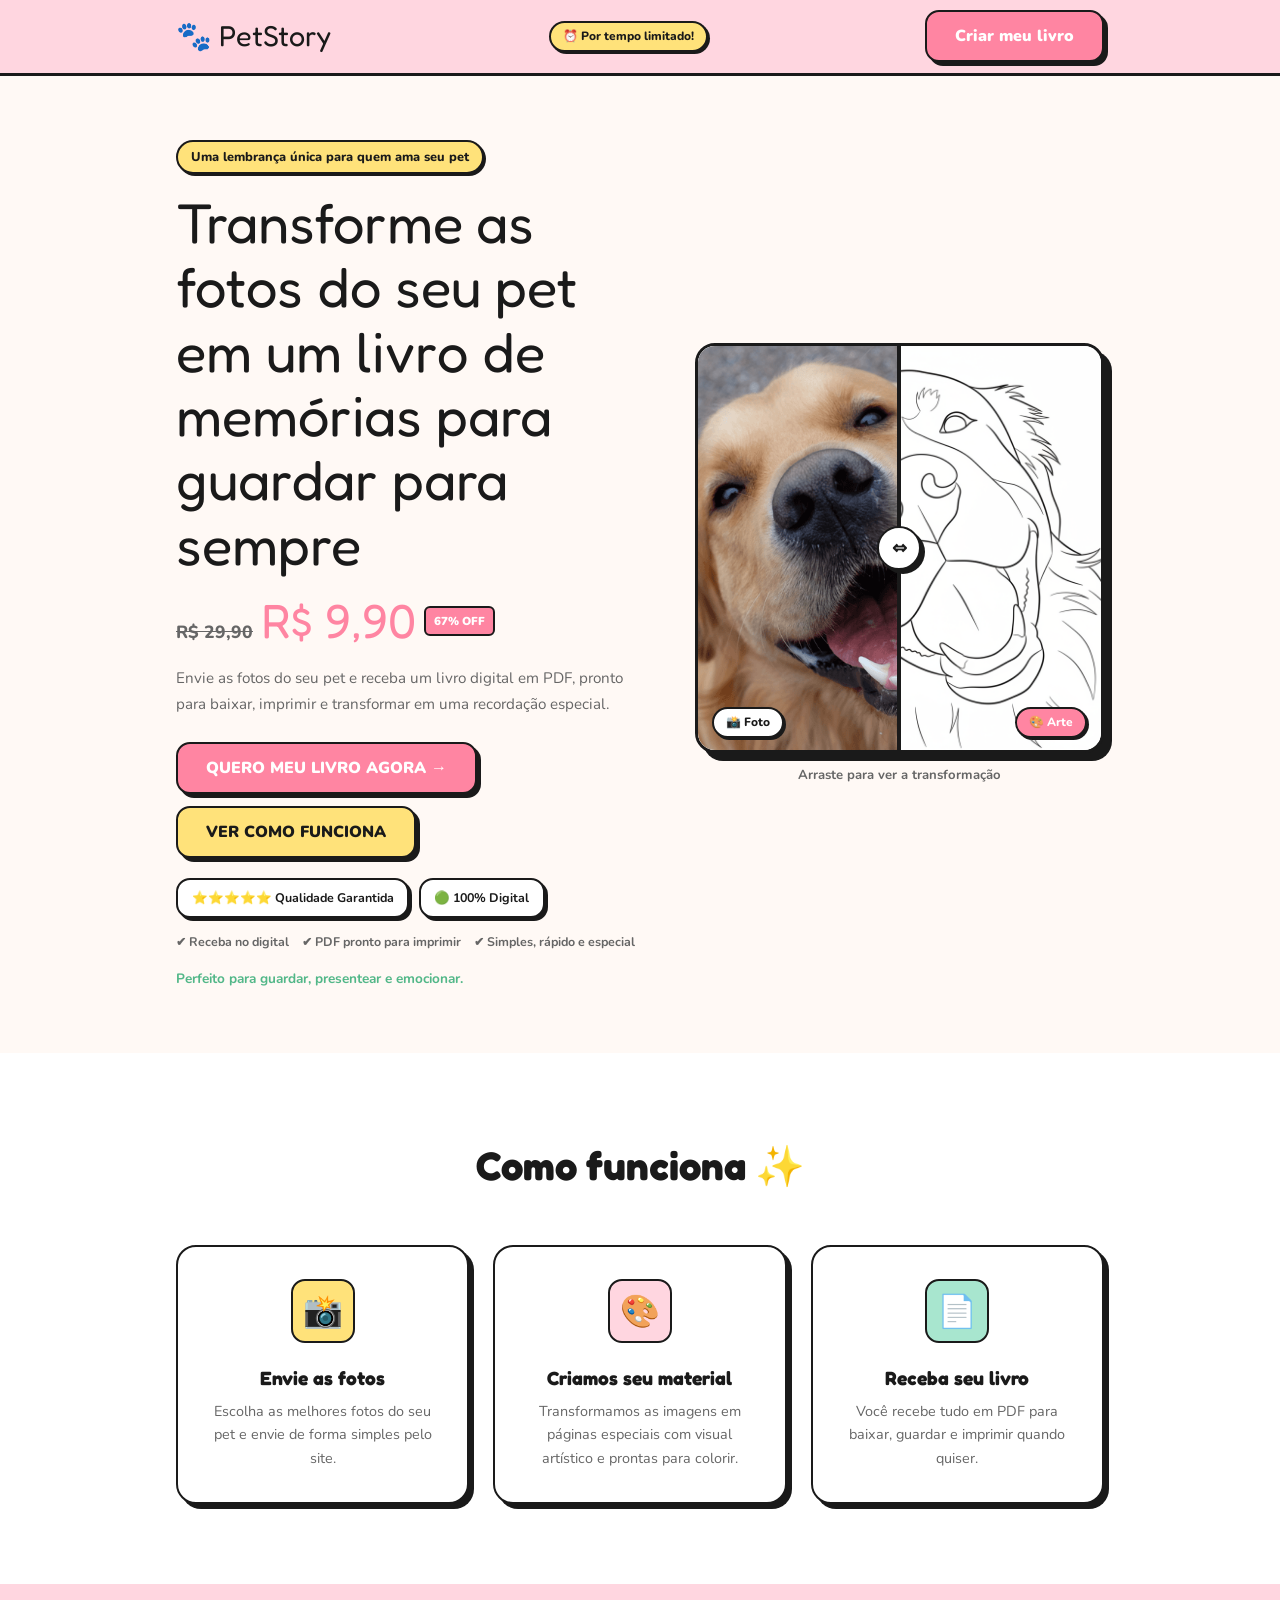
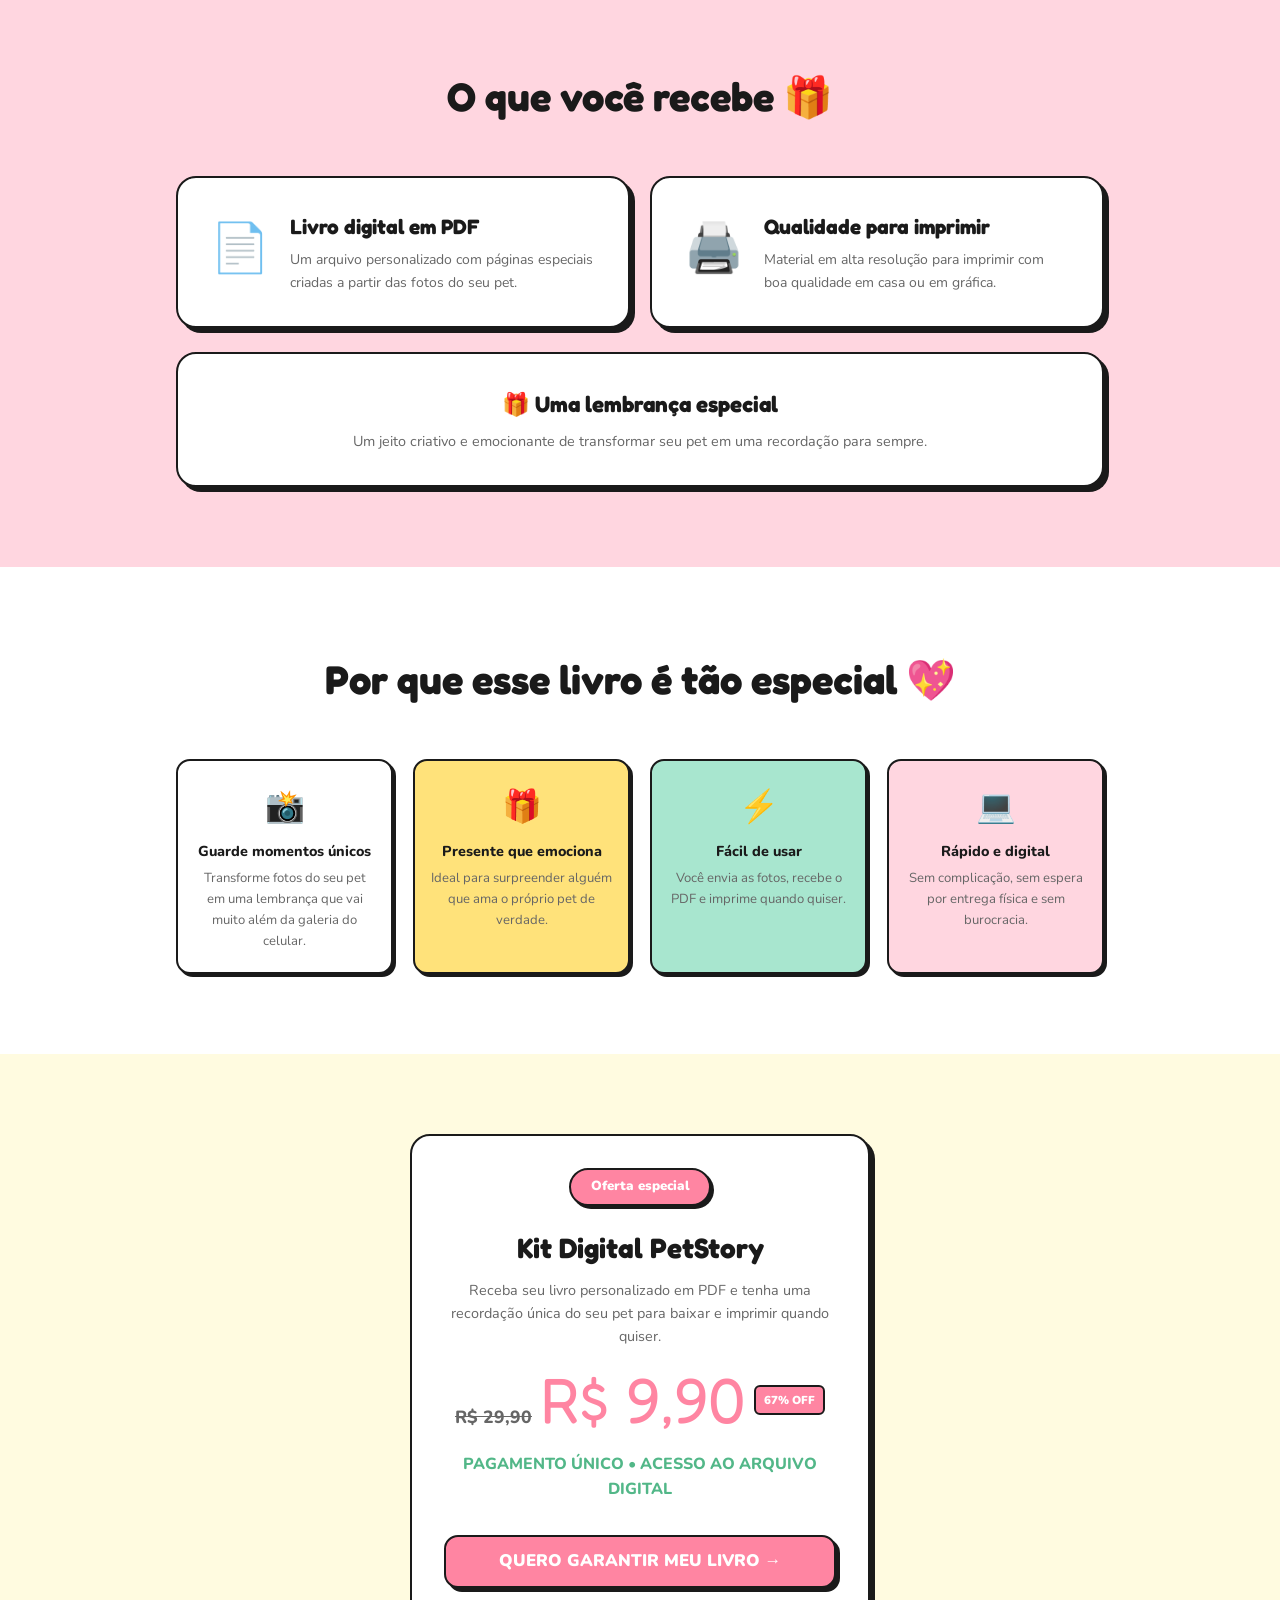
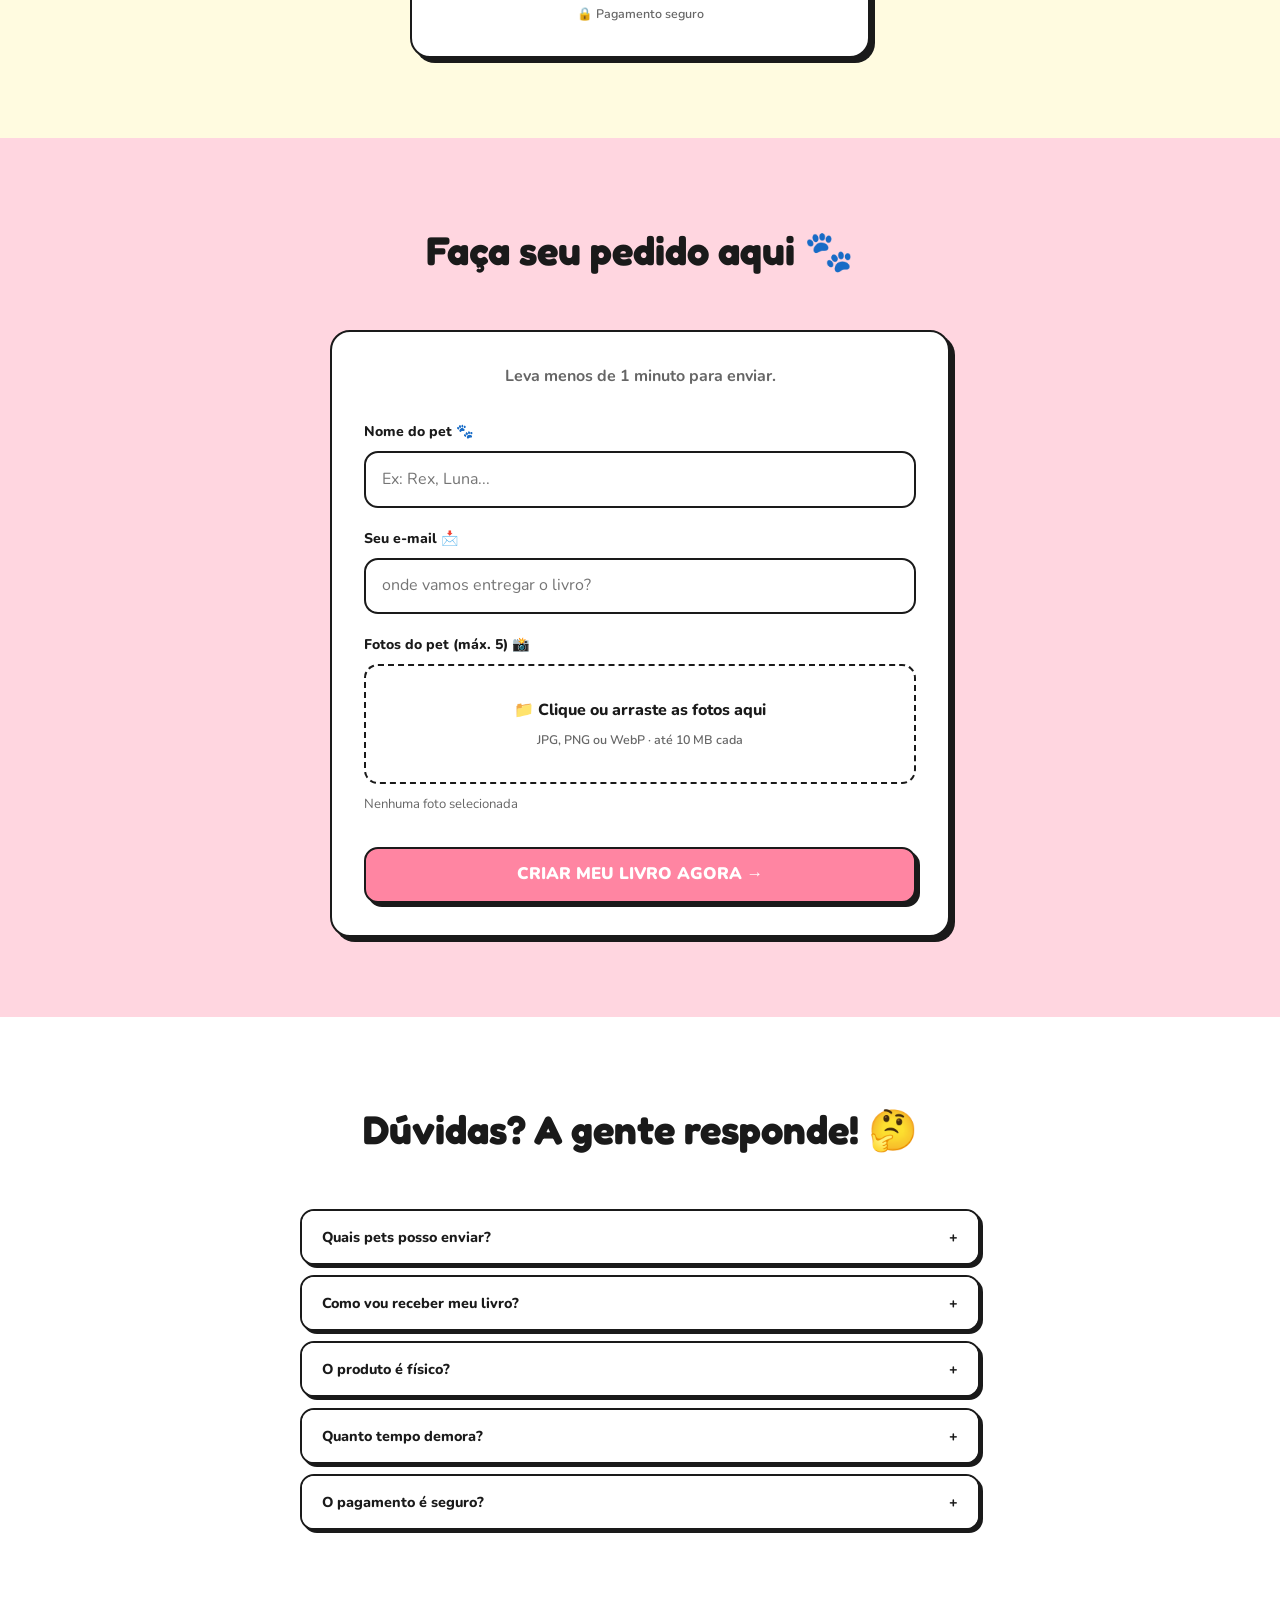
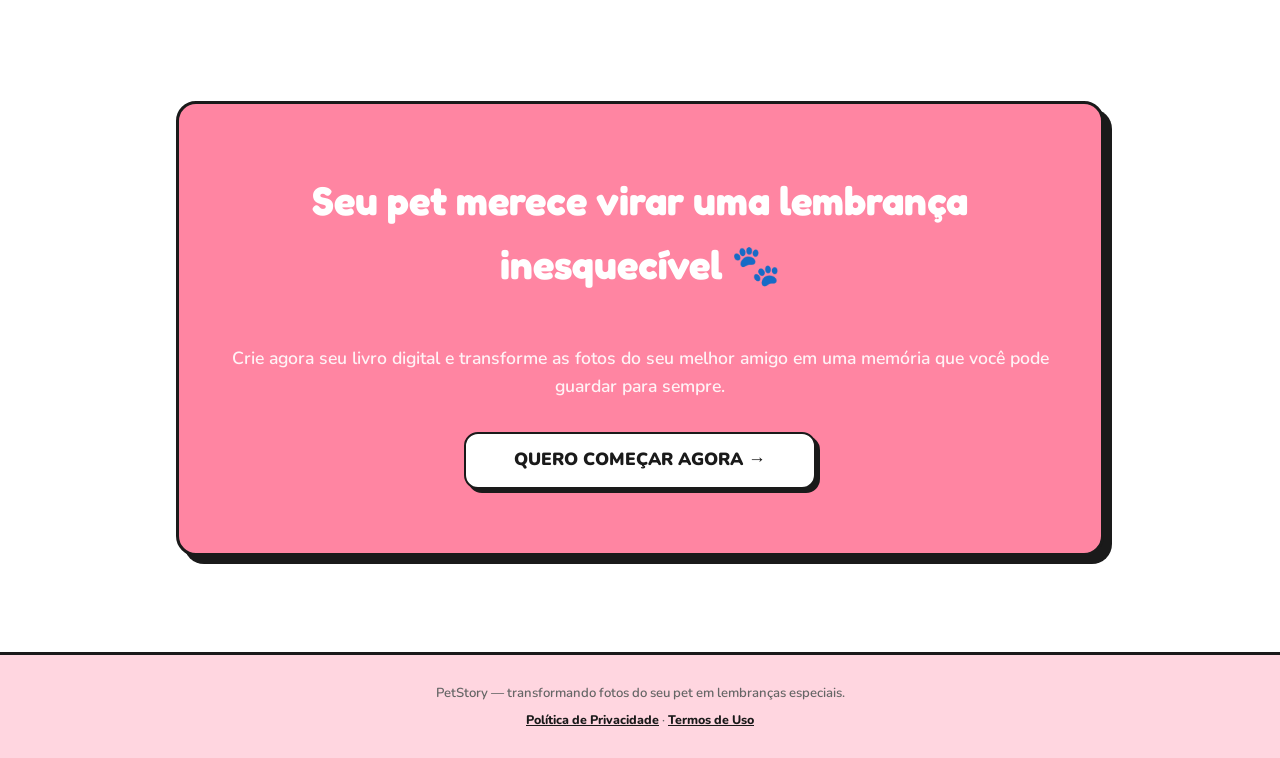
==== commit 2764cd75: "refactor: atualiza copy da landing page para conversão - Novo badge e título principal focados em le" ====
--- a/index.html
+++ b/index.html
@@ -124,8 +124,8 @@
 
                     <!-- Texto -->
                     <div>
-                        <div class="eyebrow">🎨 Arte exclusiva para o seu pet!</div>
-                        <h1>Eternize seu pet em um <span class="underline">livro de memórias</span></h1>
+                        <div class="eyebrow">Uma lembrança única para quem ama seu pet</div>
+                        <h1>Transforme as fotos do seu pet em um <span class="underline">livro de memórias</span> para guardar para sempre</h1>
 
                         <div class="price-row">
                             <span class="price-was">R$ 29,90</span>
@@ -134,25 +134,24 @@
                         </div>
 
                         <p class="hero-desc">
-                            Crie um livro de memórias único do seu pet. <strong>Imprima, pinte e guarde para
-                                sempre.</strong>
-                            Perfeito para presentear quem você ama ou para relaxar colorindo momentos especiais.
+                            Envie as fotos do seu pet e receba um livro digital em PDF, pronto para baixar, imprimir e transformar em uma recordação especial.
                         </p>
 
                         <div class="cta-row">
-                            <a href="#form-container" class="btn btn-pink">CRIAR MEU LIVRO AGORA – R$ 9,90 🐾</a>
-                            <a href="#como-funciona" class="btn btn-yellow">COMO FUNCIONA? ✨</a>
+                            <a href="#form-container" class="btn btn-pink">QUERO MEU LIVRO AGORA →</a>
+                            <a href="#como-funciona" class="btn btn-yellow">VER COMO FUNCIONA</a>
                         </div>
 
                         <div class="trust-row">
                             <div class="trust-badge">⭐⭐⭐⭐⭐ Qualidade Garantida</div>
-                            <div class="trust-badge">🟢 100% Satisfação</div>
+                            <div class="trust-badge">🟢 100% Digital</div>
                         </div>
                         <div class="mini-perks">
-                            <span>⚡ Entrega em 5-10 minutos</span>
-                            <span>📩 PDF no e-mail</span>
-                            <span>🖨️ Imprima à vontade</span>
-                        </div>
+                            <span>✔ Receba no digital</span>
+                            <span>✔ PDF pronto para imprimir</span>
+                            <span>✔ Simples, rápido e especial</span>
+                        </div>
+                        <p class="hero-extra" style="margin-top: 1rem; font-size: .85rem; color: var(--teal-d); font-weight: 700;">Perfeito para guardar, presentear e emocionar.</p>
                     </div>
 
                     <!-- Slider Before/After -->
@@ -221,7 +220,7 @@
                         </div>
                         <p
                             style="text-align: center; margin-top: .75rem; font-size: .82rem; color: var(--muted); font-weight: 700;">
-                            ← Arraste para comparar →</p>
+                            Arraste para ver a transformação</p>
                     </div>
 
                 </div>
@@ -231,25 +230,22 @@
         <!-- ── Como funciona ──────────────────── -->
         <section id="como-funciona" class="bg-white">
             <div class="container">
-                <h2>Como funciona a mágica? ✨</h2>
+                <h2>Como funciona ✨</h2>
                 <div class="steps-grid">
                     <div class="card" style="text-align: center;">
                         <div class="step-icon">📸</div>
                         <h3 class="step-title">Envie as fotos</h3>
-                        <p style="font-size: .9rem; color: var(--muted);">Suba até 5 fotos favoritas do seu pet aqui no
-                            site. Quanto mais, melhor!</p>
+                        <p style="font-size: .9rem; color: var(--muted);">Escolha as melhores fotos do seu pet e envie de forma simples pelo site.</p>
                     </div>
                     <div class="card" style="text-align: center;">
-                        <div class="step-icon" style="background: var(--pink-soft);">🪄</div>
-                        <h3 class="step-title">Criamos a arte</h3>
-                        <p style="font-size: .9rem; color: var(--muted);">Nossa IA transforma as fotos em traços lindos
-                            e detalhados para colorir.</p>
+                        <div class="step-icon" style="background: var(--pink-soft);">🎨</div>
+                        <h3 class="step-title">Criamos seu material</h3>
+                        <p style="font-size: .9rem; color: var(--muted);">Transformamos as imagens em páginas especiais com visual artístico e prontas para colorir.</p>
                     </div>
                     <div class="card" style="text-align: center;">
-                        <div class="step-icon" style="background: var(--teal);">💌</div>
-                        <h3 class="step-title">Você recebe!</h3>
-                        <p style="font-size: .9rem; color: var(--muted);">PDF pronto para imprimir direto no seu e-mail.
-                            Sem espera!</p>
+                        <div class="step-icon" style="background: var(--teal);">📄</div>
+                        <h3 class="step-title">Receba seu livro</h3>
+                        <p style="font-size: .9rem; color: var(--muted);">Você recebe tudo em PDF para baixar, guardar e imprimir quando quiser.</p>
                     </div>
                 </div>
             </div>
@@ -258,32 +254,28 @@
         <!-- ── O que você recebe ───────────────── -->
         <section class="bg-pink">
             <div class="container">
-                <h2>O que está incluso 🎁</h2>
+                <h2>O que você recebe 🎁</h2>
                 <div class="receive-grid">
                     <div class="card" style="display: flex; gap: 1.25rem; align-items: flex-start;">
                         <span style="font-size: 3rem; flex-shrink: 0;">📄</span>
                         <div>
                             <h3 style="font-family: 'Fredoka One', cursive; font-size: 1.3rem; margin-bottom: .4rem;">
-                                Livro em PDF</h3>
-                            <p style="font-size: .875rem; color: var(--muted);">Personalizado com as fotos do seu pet
-                                transformadas em arte exclusiva.</p>
+                                Livro digital em PDF</h3>
+                            <p style="font-size: .875rem; color: var(--muted);">Um arquivo personalizado com páginas especiais criadas a partir das fotos do seu pet.</p>
                         </div>
                     </div>
                     <div class="card" style="display: flex; gap: 1.25rem; align-items: flex-start;">
-                        <span style="font-size: 3rem; flex-shrink: 0;">🖍️</span>
+                        <span style="font-size: 3rem; flex-shrink: 0;">🖨️</span>
                         <div>
                             <h3 style="font-family: 'Fredoka One', cursive; font-size: 1.3rem; margin-bottom: .4rem;">
-                                Alta Resolução</h3>
-                            <p style="font-size: .875rem; color: var(--muted);">Formato A4 otimizado para imprimir em
-                                casa ou em qualquer gráfica.</p>
+                                Qualidade para imprimir</h3>
+                            <p style="font-size: .875rem; color: var(--muted);">Material em alta resolução para imprimir com boa qualidade em casa ou em gráfica.</p>
                         </div>
                     </div>
                 </div>
                 <div class="card" style="margin-top: 1.5rem; text-align: center; background: white;">
-                    <h3 style="font-family: 'Fredoka One', cursive; font-size: 1.4rem;">🎁 Presente perfeito para quem
-                        você ama!</h3>
-                    <p style="margin-top: .5rem; font-size: .9rem; color: var(--muted);">Crie com o pet de um amigo e
-                        envie por e-mail — um presente único e inesquecível.</p>
+                    <h3 style="font-family: 'Fredoka One', cursive; font-size: 1.4rem;">🎁 Uma lembrança especial</h3>
+                    <p style="margin-top: .5rem; font-size: .9rem; color: var(--muted);">Um jeito criativo e emocionante de transformar seu pet em uma recordação para sempre.</p>
                 </div>
             </div>
         </section>
@@ -291,27 +283,27 @@
         <!-- ── Benefícios ──────────────────────── -->
         <section class="bg-white">
             <div class="container">
-                <h2>Por que você vai amar? ❤️</h2>
+                <h2>Por que esse livro é tão especial 💖</h2>
                 <div class="benefits-grid">
                     <div class="benefit-card">
-                        <span style="font-size: 2rem;">❤️</span>
-                        <h4>Memória Eterna</h4>
-                        <p>Guarde os traços do seu melhor amigo para sempre.</p>
+                        <span style="font-size: 2rem;">📸</span>
+                        <h4>Guarde momentos únicos</h4>
+                        <p>Transforme fotos do seu pet em uma lembrança que vai muito além da galeria do celular.</p>
                     </div>
                     <div class="benefit-card" style="background: var(--yellow);">
                         <span style="font-size: 2rem;">🎁</span>
-                        <h4>Presente Único</h4>
-                        <p>Surpreenda alguém com algo que só existe para eles.</p>
+                        <h4>Presente que emociona</h4>
+                        <p>Ideal para surpreender alguém que ama o próprio pet de verdade.</p>
                     </div>
                     <div class="benefit-card" style="background: var(--teal);">
-                        <span style="font-size: 2rem;">🎨</span>
-                        <h4>Lazer Criativo</h4>
-                        <p>Colorir é relaxante e conecta você ao pet.</p>
+                        <span style="font-size: 2rem;">⚡</span>
+                        <h4>Fácil de usar</h4>
+                        <p>Você envia as fotos, recebe o PDF e imprime quando quiser.</p>
                     </div>
                     <div class="benefit-card" style="background: var(--pink-soft);">
-                        <span style="font-size: 2rem;">⚡</span>
-                        <h4>Super Rápido</h4>
-                        <p>Receba em minutos direto no seu e-mail.</p>
+                        <span style="font-size: 2rem;">💻</span>
+                        <h4>Rápido e digital</h4>
+                        <p>Sem complicação, sem espera por entrega física e sem burocracia.</p>
                     </div>
                 </div>
             </div>
@@ -321,23 +313,19 @@
         <section class="bg-yellow">
             <div class="container pricing-wrapper">
                 <div class="card pricing-card" style="text-align: center;">
-                    <div class="pricing-pill">🌸 PROMOÇÃO ESPECIAL</div>
-                    <h3 style="font-family: 'Fredoka One', cursive; font-size: 1.75rem; margin-bottom: .5rem;">Kit
-                        Digital PetStory</h3>
-                    <p style="color: var(--muted); font-size: .9rem; margin-bottom: 1.25rem;">Acesso vitalício ao livro
-                        personalizado.</p>
+                    <div class="pricing-pill">Oferta especial</div>
+                    <h3 style="font-family: 'Fredoka One', cursive; font-size: 1.75rem; margin-bottom: .5rem;">Kit Digital PetStory</h3>
+                    <p style="color: var(--muted); font-size: .9rem; margin-bottom: 1.25rem;">Receba seu livro personalizado em PDF e tenha uma recordação única do seu pet para baixar e imprimir quando quiser.</p>
                     <div class="price-row" style="justify-content: center;">
                         <span class="price-was">R$ 29,90</span>
                         <span class="price-now" style="font-size: 4rem;">R$ 9,90</span>
                         <span class="off-badge">67% OFF</span>
                     </div>
-                    <p style="font-weight: 800; color: var(--teal-d); margin-bottom: 2rem;">PAGAMENTO ÚNICO · ACESSO
-                        VITALÍCIO</p>
+                    <p style="font-weight: 800; color: var(--teal-d); margin-bottom: 2rem;">PAGAMENTO ÚNICO • ACESSO AO ARQUIVO DIGITAL</p>
                     <a href="#form-container" class="btn btn-pink btn-block" style="font-size: 1.05rem;">
-                        QUERO MEU LIVRO AGORA →
+                        QUERO GARANTIR MEU LIVRO →
                     </a>
-                    <p style="margin-top: 1rem; font-size: .78rem; color: var(--muted); font-weight: 600;">🔒 Pagamento
-                        100% seguro via Cartão ou Pix</p>
+                    <p style="margin-top: 1rem; font-size: .78rem; color: var(--muted); font-weight: 600;">🔒 Pagamento seguro</p>
                 </div>
             </div>
         </section>
@@ -373,7 +361,7 @@
                         <div class="checkout-cta-wrapper" style="margin-top: 2rem;">
                             <button type="button" class="btn btn-pink btn-block" id="checkout-btn"
                                 style="font-size: 1.05rem; padding: 1.1rem;">
-                                CRIAR MEU LIVRO DE COLORIR 🐾
+                                CRIAR MEU LIVRO AGORA →
                             </button>
                             <div class="checkout-cta-overlay" id="checkout-cta-overlay"></div>
                         </div>
@@ -389,33 +377,28 @@
                 <div class="faq-wrap">
                     <div class="faq-item">
                         <button type="button" class="faq-header" aria-expanded="false" aria-controls="faq-answer-1"
-                            id="faq-question-1">Quais tipos de pets posso enviar? <span aria-hidden="true">+</span></button>
-                        <div class="faq-content" id="faq-answer-1" role="region" aria-labelledby="faq-question-1" hidden>Qualquer animal! Cães, gatos, coelhos, passarinhos... nossa arte se
-                            adapta a qualquer pet.</div>
+                            id="faq-question-1">Quais pets posso enviar? <span aria-hidden="true">+</span></button>
+                        <div class="faq-content" id="faq-answer-1" role="region" aria-labelledby="faq-question-1" hidden>Você pode enviar fotos de cachorro, gato e outros pets. Para um resultado melhor, prefira fotos nítidas e bem iluminadas.</div>
                     </div>
                     <div class="faq-item">
                         <button type="button" class="faq-header" aria-expanded="false" aria-controls="faq-answer-2"
-                            id="faq-question-2">Quantas fotos preciso enviar? <span aria-hidden="true">+</span></button>
-                        <div class="faq-content" id="faq-answer-2" role="region" aria-labelledby="faq-question-2" hidden>De 1 a 5 fotos. Recomendamos fotos com boa iluminação e que mostrem bem
-                            o rosto do pet.</div>
+                            id="faq-question-2">Como vou receber meu livro? <span aria-hidden="true">+</span></button>
+                        <div class="faq-content" id="faq-answer-2" role="region" aria-labelledby="faq-question-2" hidden>Você recebe seu livro em PDF, pronto para baixar no celular, computador e imprimir quando quiser.</div>
                     </div>
                     <div class="faq-item">
                         <button type="button" class="faq-header" aria-expanded="false" aria-controls="faq-answer-3"
-                            id="faq-question-3">Como vou receber o livro? <span aria-hidden="true">+</span></button>
-                        <div class="faq-content" id="faq-answer-3" role="region" aria-labelledby="faq-question-3" hidden>Enviamos um arquivo PDF de alta resolução direto no e-mail que você
-                            cadastrou.</div>
+                            id="faq-question-3">O produto é físico? <span aria-hidden="true">+</span></button>
+                        <div class="faq-content" id="faq-answer-3" role="region" aria-labelledby="faq-question-3" hidden>Não. O produto é 100% digital. Você recebe o arquivo online e pode imprimir por conta própria se quiser.</div>
                     </div>
                     <div class="faq-item">
                         <button type="button" class="faq-header" aria-expanded="false" aria-controls="faq-answer-4"
-                            id="faq-question-4">O pagamento é seguro? <span aria-hidden="true">+</span></button>
-                        <div class="faq-content" id="faq-answer-4" role="region" aria-labelledby="faq-question-4" hidden>Sim! Usamos as plataformas mais seguras do Brasil. Pagamento via Cartão
-                            ou Pix.</div>
+                            id="faq-question-4">Quanto tempo demora? <span aria-hidden="true">+</span></button>
+                        <div class="faq-content" id="faq-answer-4" role="region" aria-labelledby="faq-question-4" hidden>O processo é simples e pensado para que você receba seu material de forma rápida.</div>
                     </div>
                     <div class="faq-item">
                         <button type="button" class="faq-header" aria-expanded="false" aria-controls="faq-answer-5"
-                            id="faq-question-5">Tenho garantia de satisfação? <span aria-hidden="true">+</span></button>
-                        <div class="faq-content" id="faq-answer-5" role="region" aria-labelledby="faq-question-5" hidden>Sim! 7 dias de garantia. Se não gostar, devolvemos seu dinheiro sem
-                            perguntas.</div>
+                            id="faq-question-5">O pagamento é seguro? <span aria-hidden="true">+</span></button>
+                        <div class="faq-content" id="faq-answer-5" role="region" aria-labelledby="faq-question-5" hidden>Sim. O pagamento é processado com segurança para que você compre com tranquilidade.</div>
                     </div>
                 </div>
             </div>
@@ -425,8 +408,8 @@
         <section class="bg-white" style="padding-bottom: 6rem;">
             <div class="container">
                 <div class="cta-banner">
-                    <h2>Pronto para criar memórias? 🐾</h2>
-                    <p>Seu pet merece ser eternizado com muito carinho e amor.</p>
+                    <h2>Seu pet merece virar uma lembrança inesquecível 🐾</h2>
+                    <p>Crie agora seu livro digital e transforme as fotos do seu melhor amigo em uma memória que você pode guardar para sempre.</p>
                     <a href="#form-container" class="btn btn-white" style="font-size: 1.1rem; padding: 1.1rem 3rem;">
                         QUERO COMEÇAR AGORA →
                     </a>
@@ -452,7 +435,7 @@
     </main>
 
     <footer>
-        <p>© 2026 PetStory · Feito com ❤️ para os apaixonados por pets</p>
+        <p>PetStory — transformando fotos do seu pet em lembranças especiais.</p>
         <p style="margin-top: .4rem; font-size: .78rem;"><a href="privacy.html">Política de Privacidade</a> · <a
                 href="terms.html">Termos de Uso</a></p>
     </footer>
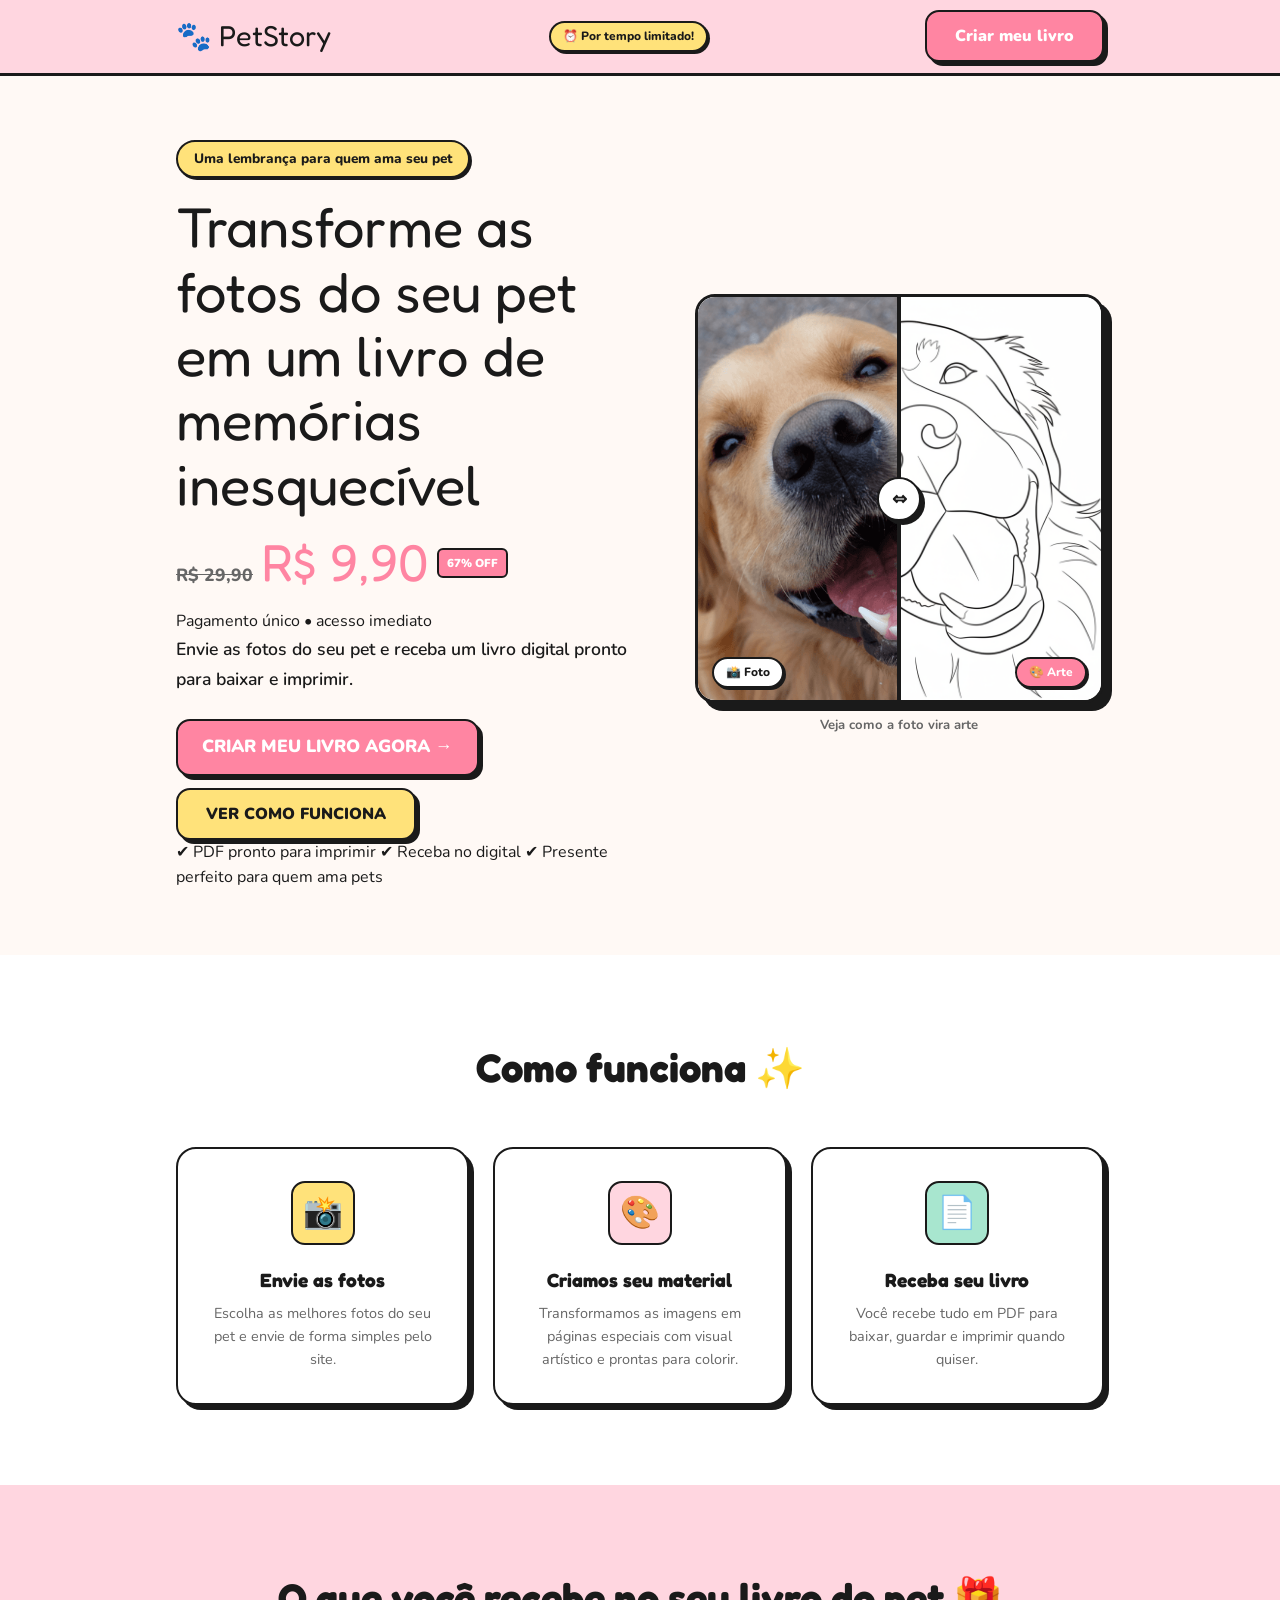
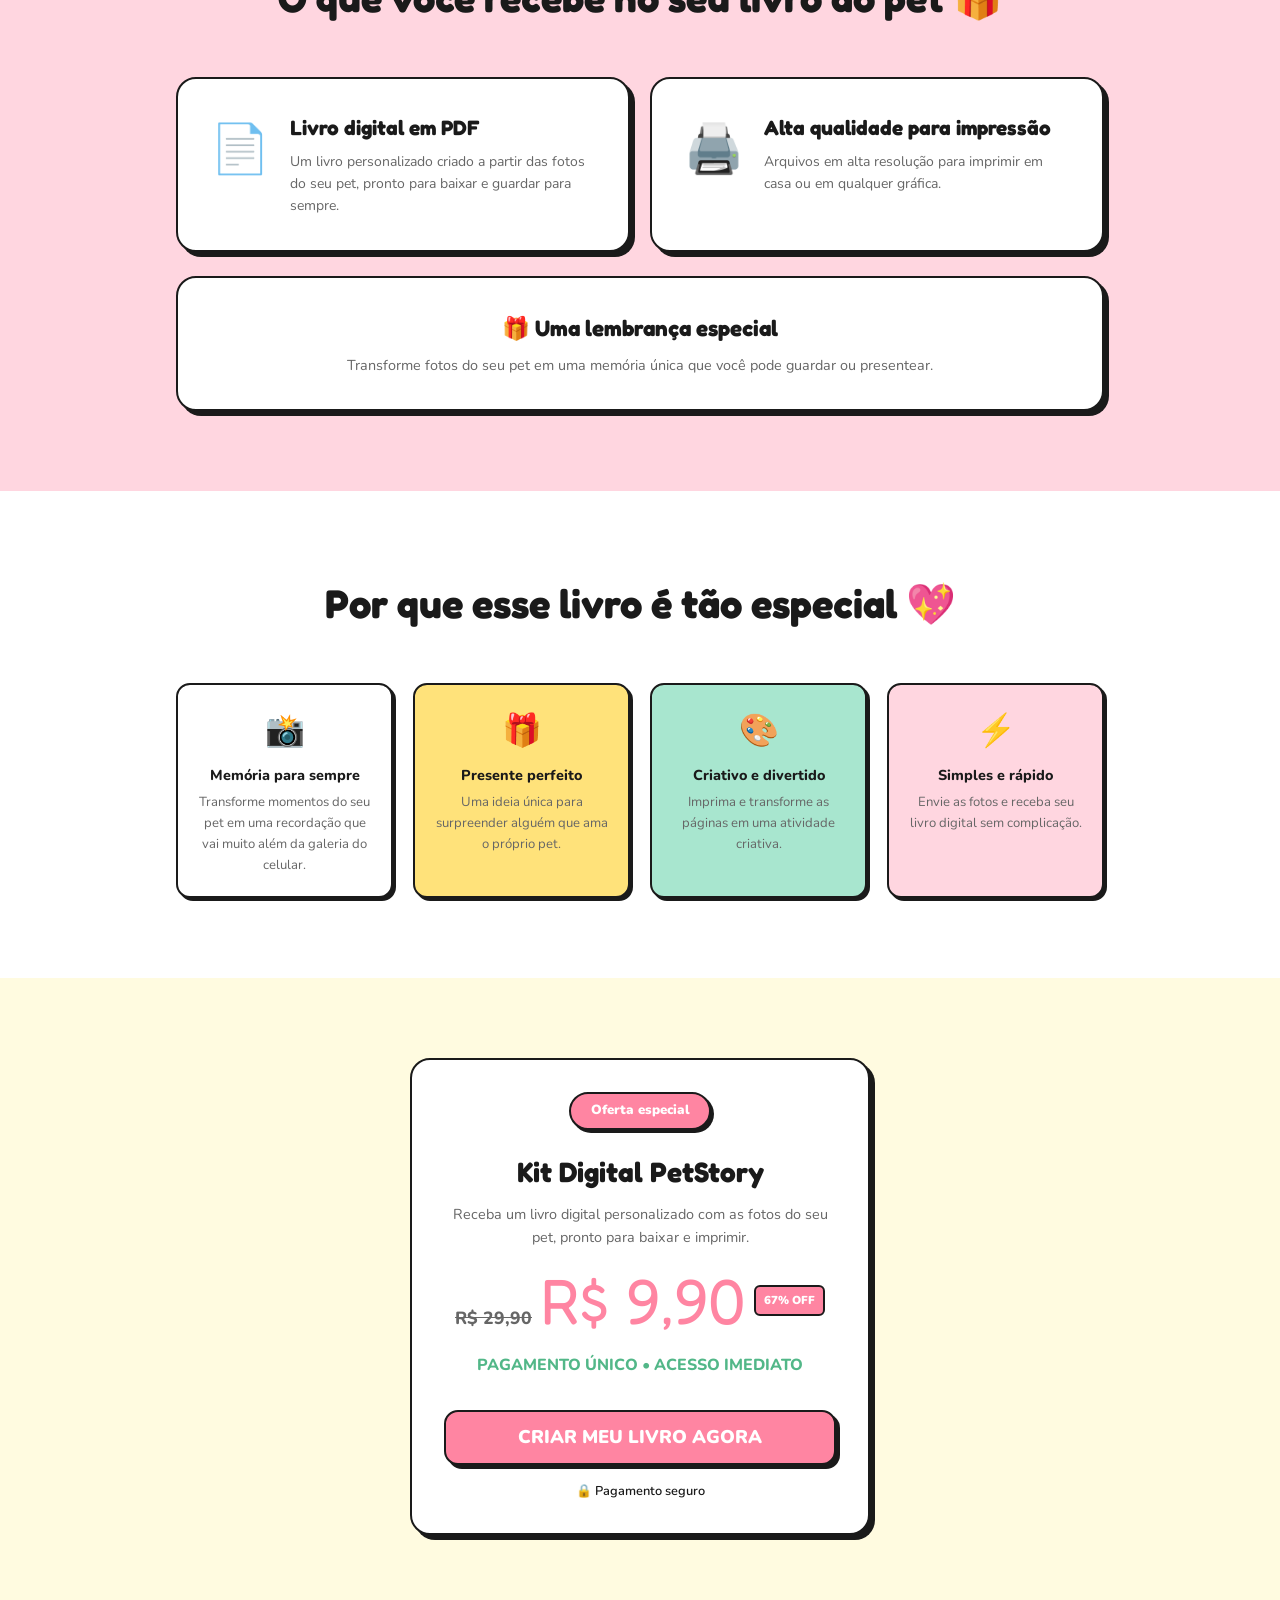
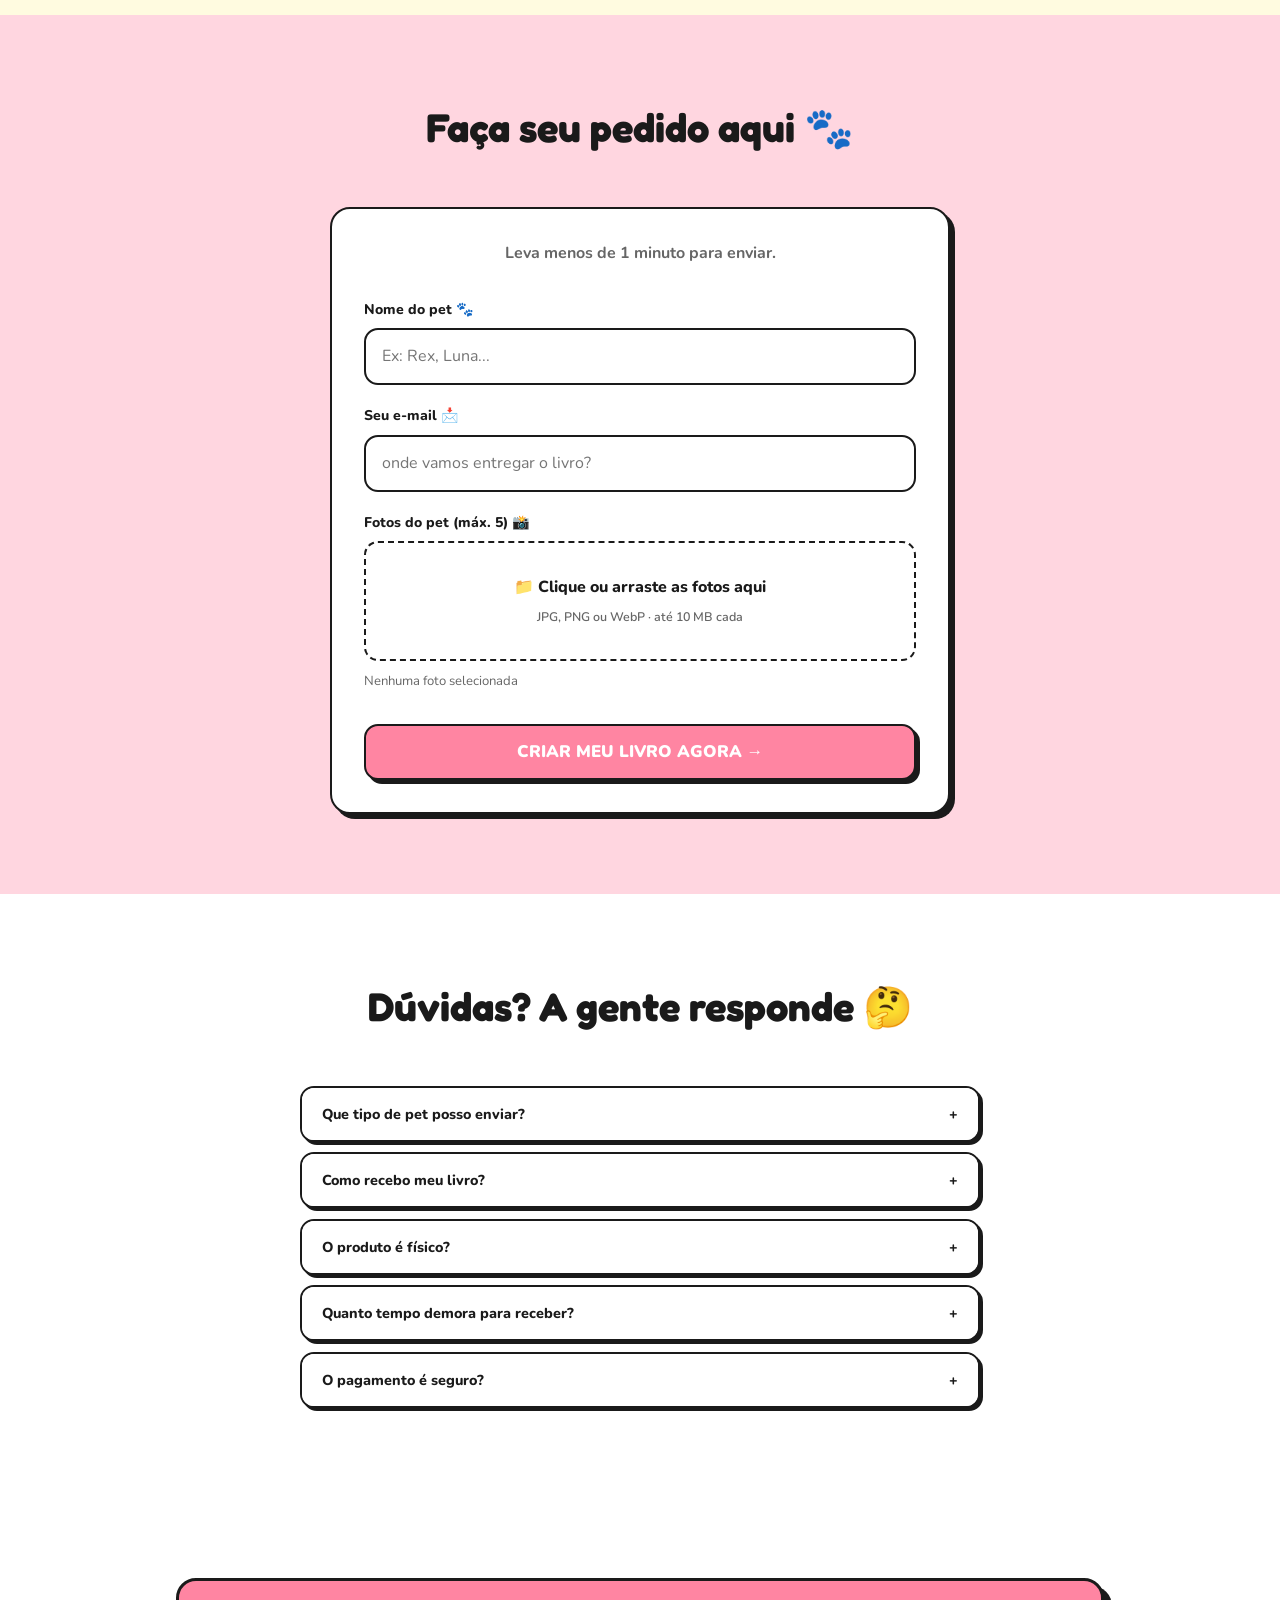
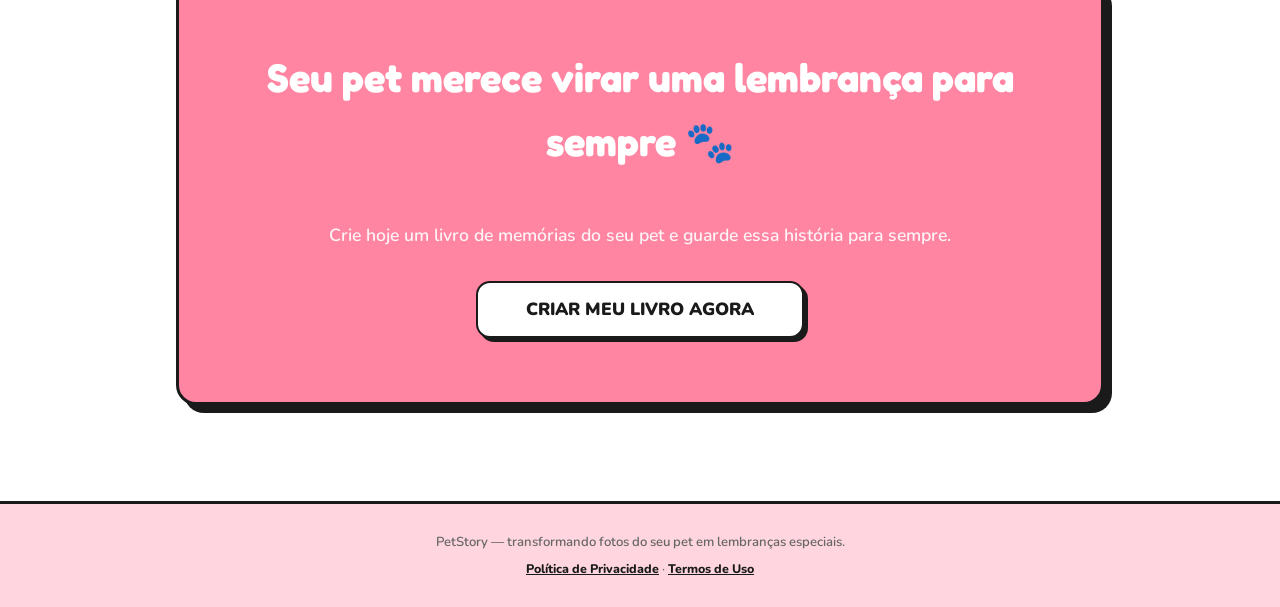
==== commit 908c3479: "refactor: atualiza seção O que você recebe - Novo título focado no livro do pet - Cards com textos m" ====
--- a/index.html
+++ b/index.html
@@ -124,8 +124,8 @@
 
                     <!-- Texto -->
                     <div>
-                        <div class="eyebrow">Uma lembrança única para quem ama seu pet</div>
-                        <h1>Transforme as fotos do seu pet em um <span class="underline">livro de memórias</span> para guardar para sempre</h1>
+                        <div class="eyebrow">Uma lembrança para quem ama seu pet</div>
+                        <h1>Transforme as fotos do seu pet em um <span class="underline">livro de memórias inesquecível</span></h1>
 
                         <div class="price-row">
                             <span class="price-was">R$ 29,90</span>
@@ -133,25 +133,22 @@
                             <span class="off-badge">67% OFF</span>
                         </div>
 
+                        <p class="price-microcopy">Pagamento único • acesso imediato</p>
+
                         <p class="hero-desc">
-                            Envie as fotos do seu pet e receba um livro digital em PDF, pronto para baixar, imprimir e transformar em uma recordação especial.
+                            Envie as fotos do seu pet e receba um livro digital pronto para baixar e imprimir.
                         </p>
 
                         <div class="cta-row">
-                            <a href="#form-container" class="btn btn-pink">QUERO MEU LIVRO AGORA →</a>
+                            <a href="#form-container" class="btn btn-pink btn-main">CRIAR MEU LIVRO AGORA →</a>
                             <a href="#como-funciona" class="btn btn-yellow">VER COMO FUNCIONA</a>
                         </div>
 
-                        <div class="trust-row">
-                            <div class="trust-badge">⭐⭐⭐⭐⭐ Qualidade Garantida</div>
-                            <div class="trust-badge">🟢 100% Digital</div>
-                        </div>
-                        <div class="mini-perks">
+                        <div class="trust-bullets">
+                            <span>✔ PDF pronto para imprimir</span>
                             <span>✔ Receba no digital</span>
-                            <span>✔ PDF pronto para imprimir</span>
-                            <span>✔ Simples, rápido e especial</span>
-                        </div>
-                        <p class="hero-extra" style="margin-top: 1rem; font-size: .85rem; color: var(--teal-d); font-weight: 700;">Perfeito para guardar, presentear e emocionar.</p>
+                            <span>✔ Presente perfeito para quem ama pets</span>
+                        </div>
                     </div>
 
                     <!-- Slider Before/After -->
@@ -220,7 +217,7 @@
                         </div>
                         <p
                             style="text-align: center; margin-top: .75rem; font-size: .82rem; color: var(--muted); font-weight: 700;">
-                            Arraste para ver a transformação</p>
+                            Veja como a foto vira arte</p>
                     </div>
 
                 </div>
@@ -254,28 +251,28 @@
         <!-- ── O que você recebe ───────────────── -->
         <section class="bg-pink">
             <div class="container">
-                <h2>O que você recebe 🎁</h2>
+                <h2>O que você recebe no seu livro do pet 🎁</h2>
                 <div class="receive-grid">
                     <div class="card" style="display: flex; gap: 1.25rem; align-items: flex-start;">
                         <span style="font-size: 3rem; flex-shrink: 0;">📄</span>
                         <div>
                             <h3 style="font-family: 'Fredoka One', cursive; font-size: 1.3rem; margin-bottom: .4rem;">
                                 Livro digital em PDF</h3>
-                            <p style="font-size: .875rem; color: var(--muted);">Um arquivo personalizado com páginas especiais criadas a partir das fotos do seu pet.</p>
+                            <p style="font-size: .875rem; color: var(--muted);">Um livro personalizado criado a partir das fotos do seu pet, pronto para baixar e guardar para sempre.</p>
                         </div>
                     </div>
                     <div class="card" style="display: flex; gap: 1.25rem; align-items: flex-start;">
                         <span style="font-size: 3rem; flex-shrink: 0;">🖨️</span>
                         <div>
                             <h3 style="font-family: 'Fredoka One', cursive; font-size: 1.3rem; margin-bottom: .4rem;">
-                                Qualidade para imprimir</h3>
-                            <p style="font-size: .875rem; color: var(--muted);">Material em alta resolução para imprimir com boa qualidade em casa ou em gráfica.</p>
+                                Alta qualidade para impressão</h3>
+                            <p style="font-size: .875rem; color: var(--muted);">Arquivos em alta resolução para imprimir em casa ou em qualquer gráfica.</p>
                         </div>
                     </div>
                 </div>
                 <div class="card" style="margin-top: 1.5rem; text-align: center; background: white;">
                     <h3 style="font-family: 'Fredoka One', cursive; font-size: 1.4rem;">🎁 Uma lembrança especial</h3>
-                    <p style="margin-top: .5rem; font-size: .9rem; color: var(--muted);">Um jeito criativo e emocionante de transformar seu pet em uma recordação para sempre.</p>
+                    <p style="margin-top: .5rem; font-size: .9rem; color: var(--muted);">Transforme fotos do seu pet em uma memória única que você pode guardar ou presentear.</p>
                 </div>
             </div>
         </section>
@@ -287,23 +284,23 @@
                 <div class="benefits-grid">
                     <div class="benefit-card">
                         <span style="font-size: 2rem;">📸</span>
-                        <h4>Guarde momentos únicos</h4>
-                        <p>Transforme fotos do seu pet em uma lembrança que vai muito além da galeria do celular.</p>
+                        <h4>Memória para sempre</h4>
+                        <p>Transforme momentos do seu pet em uma recordação que vai muito além da galeria do celular.</p>
                     </div>
                     <div class="benefit-card" style="background: var(--yellow);">
                         <span style="font-size: 2rem;">🎁</span>
-                        <h4>Presente que emociona</h4>
-                        <p>Ideal para surpreender alguém que ama o próprio pet de verdade.</p>
+                        <h4>Presente perfeito</h4>
+                        <p>Uma ideia única para surpreender alguém que ama o próprio pet.</p>
                     </div>
                     <div class="benefit-card" style="background: var(--teal);">
+                        <span style="font-size: 2rem;">🎨</span>
+                        <h4>Criativo e divertido</h4>
+                        <p>Imprima e transforme as páginas em uma atividade criativa.</p>
+                    </div>
+                    <div class="benefit-card" style="background: var(--pink-soft);">
                         <span style="font-size: 2rem;">⚡</span>
-                        <h4>Fácil de usar</h4>
-                        <p>Você envia as fotos, recebe o PDF e imprime quando quiser.</p>
-                    </div>
-                    <div class="benefit-card" style="background: var(--pink-soft);">
-                        <span style="font-size: 2rem;">💻</span>
-                        <h4>Rápido e digital</h4>
-                        <p>Sem complicação, sem espera por entrega física e sem burocracia.</p>
+                        <h4>Simples e rápido</h4>
+                        <p>Envie as fotos e receba seu livro digital sem complicação.</p>
                     </div>
                 </div>
             </div>
@@ -315,17 +312,17 @@
                 <div class="card pricing-card" style="text-align: center;">
                     <div class="pricing-pill">Oferta especial</div>
                     <h3 style="font-family: 'Fredoka One', cursive; font-size: 1.75rem; margin-bottom: .5rem;">Kit Digital PetStory</h3>
-                    <p style="color: var(--muted); font-size: .9rem; margin-bottom: 1.25rem;">Receba seu livro personalizado em PDF e tenha uma recordação única do seu pet para baixar e imprimir quando quiser.</p>
+                    <p style="color: var(--muted); font-size: .9rem; margin-bottom: 1.25rem;">Receba um livro digital personalizado com as fotos do seu pet, pronto para baixar e imprimir.</p>
                     <div class="price-row" style="justify-content: center;">
                         <span class="price-was">R$ 29,90</span>
                         <span class="price-now" style="font-size: 4rem;">R$ 9,90</span>
                         <span class="off-badge">67% OFF</span>
                     </div>
-                    <p style="font-weight: 800; color: var(--teal-d); margin-bottom: 2rem;">PAGAMENTO ÚNICO • ACESSO AO ARQUIVO DIGITAL</p>
-                    <a href="#form-container" class="btn btn-pink btn-block" style="font-size: 1.05rem;">
-                        QUERO GARANTIR MEU LIVRO →
+                    <p style="font-weight: 800; color: var(--teal-d); margin-bottom: 2rem;">PAGAMENTO ÚNICO • ACESSO IMEDIATO</p>
+                    <a href="#form-container" class="btn btn-pink btn-block btn-main" style="font-size: 1.15rem;">
+                        CRIAR MEU LIVRO AGORA
                     </a>
-                    <p style="margin-top: 1rem; font-size: .78rem; color: var(--muted); font-weight: 600;">🔒 Pagamento seguro</p>
+                    <p style="margin-top: 1rem; font-size: .8rem; color: var(--text); font-weight: 600;">🔒 Pagamento seguro</p>
                 </div>
             </div>
         </section>
@@ -373,32 +370,32 @@
         <!-- ── FAQ ────────────────────────────── -->
         <section class="bg-white">
             <div class="container">
-                <h2>Dúvidas? A gente responde! 🤔</h2>
+                <h2>Dúvidas? A gente responde 🤔</h2>
                 <div class="faq-wrap">
                     <div class="faq-item">
                         <button type="button" class="faq-header" aria-expanded="false" aria-controls="faq-answer-1"
-                            id="faq-question-1">Quais pets posso enviar? <span aria-hidden="true">+</span></button>
-                        <div class="faq-content" id="faq-answer-1" role="region" aria-labelledby="faq-question-1" hidden>Você pode enviar fotos de cachorro, gato e outros pets. Para um resultado melhor, prefira fotos nítidas e bem iluminadas.</div>
+                            id="faq-question-1">Que tipo de pet posso enviar? <span aria-hidden="true">+</span></button>
+                        <div class="faq-content" id="faq-answer-1" role="region" aria-labelledby="faq-question-1" hidden>Você pode enviar fotos de cachorro, gato ou qualquer outro pet. O importante é que a foto esteja bem nítida.</div>
                     </div>
                     <div class="faq-item">
                         <button type="button" class="faq-header" aria-expanded="false" aria-controls="faq-answer-2"
-                            id="faq-question-2">Como vou receber meu livro? <span aria-hidden="true">+</span></button>
-                        <div class="faq-content" id="faq-answer-2" role="region" aria-labelledby="faq-question-2" hidden>Você recebe seu livro em PDF, pronto para baixar no celular, computador e imprimir quando quiser.</div>
+                            id="faq-question-2">Como recebo meu livro? <span aria-hidden="true">+</span></button>
+                        <div class="faq-content" id="faq-answer-2" role="region" aria-labelledby="faq-question-2" hidden>Você recebe o livro em PDF, pronto para baixar no celular ou computador e imprimir quando quiser.</div>
                     </div>
                     <div class="faq-item">
                         <button type="button" class="faq-header" aria-expanded="false" aria-controls="faq-answer-3"
                             id="faq-question-3">O produto é físico? <span aria-hidden="true">+</span></button>
-                        <div class="faq-content" id="faq-answer-3" role="region" aria-labelledby="faq-question-3" hidden>Não. O produto é 100% digital. Você recebe o arquivo online e pode imprimir por conta própria se quiser.</div>
+                        <div class="faq-content" id="faq-answer-3" role="region" aria-labelledby="faq-question-3" hidden>Não. O produto é digital. Você recebe o arquivo online e pode imprimir por conta própria.</div>
                     </div>
                     <div class="faq-item">
                         <button type="button" class="faq-header" aria-expanded="false" aria-controls="faq-answer-4"
-                            id="faq-question-4">Quanto tempo demora? <span aria-hidden="true">+</span></button>
+                            id="faq-question-4">Quanto tempo demora para receber? <span aria-hidden="true">+</span></button>
                         <div class="faq-content" id="faq-answer-4" role="region" aria-labelledby="faq-question-4" hidden>O processo é simples e pensado para que você receba seu material de forma rápida.</div>
                     </div>
                     <div class="faq-item">
                         <button type="button" class="faq-header" aria-expanded="false" aria-controls="faq-answer-5"
                             id="faq-question-5">O pagamento é seguro? <span aria-hidden="true">+</span></button>
-                        <div class="faq-content" id="faq-answer-5" role="region" aria-labelledby="faq-question-5" hidden>Sim. O pagamento é processado com segurança para que você compre com tranquilidade.</div>
+                        <div class="faq-content" id="faq-answer-5" role="region" aria-labelledby="faq-question-5" hidden>Sim. O pagamento é processado com segurança para que você finalize sua compra com tranquilidade.</div>
                     </div>
                 </div>
             </div>
@@ -408,10 +405,10 @@
         <section class="bg-white" style="padding-bottom: 6rem;">
             <div class="container">
                 <div class="cta-banner">
-                    <h2>Seu pet merece virar uma lembrança inesquecível 🐾</h2>
-                    <p>Crie agora seu livro digital e transforme as fotos do seu melhor amigo em uma memória que você pode guardar para sempre.</p>
-                    <a href="#form-container" class="btn btn-white" style="font-size: 1.1rem; padding: 1.1rem 3rem;">
-                        QUERO COMEÇAR AGORA →
+                    <h2>Seu pet merece virar uma lembrança para sempre 🐾</h2>
+                    <p>Crie hoje um livro de memórias do seu pet e guarde essa história para sempre.</p>
+                    <a href="#form-container" class="btn btn-white btn-main" style="font-size: 1.1rem; padding: 1.1rem 3rem;">
+                        CRIAR MEU LIVRO AGORA
                     </a>
                 </div>
             </div>
--- a/styles.css
+++ b/styles.css
@@ -227,6 +227,10 @@
   color: white;
 }
 
+.btn-pink:hover {
+  background: #ff6b8a;
+}
+
 .btn-yellow {
   background: var(--yellow);
   color: var(--text);
@@ -277,9 +281,9 @@
   border: 2px solid #1a1a1a;
   border-radius: 50px;
   display: inline-block;
-  padding: .3rem .8rem;
+  padding: .4rem 1rem;
   font-weight: 800;
-  font-size: .8rem;
+  font-size: .85rem;
   margin-bottom: 1rem;
   box-shadow: 2px 2px 0 #1a1a1a;
 }
@@ -301,14 +305,14 @@
 
 .price-now {
   font-family: 'Fredoka One', cursive;
-  font-size: 2.5rem;
+  font-size: 2.75rem;
   color: var(--pink);
   line-height: 1;
 }
 
 @media (min-width: 640px) {
   .price-now {
-    font-size: 3rem;
+    font-size: 3.25rem;
   }
 }
 
@@ -324,15 +328,16 @@
 }
 
 .hero-desc {
-  font-size: .9rem;
-  color: var(--muted);
+  font-size: 1rem;
+  color: var(--text);
   margin-bottom: 1.5rem;
   line-height: 1.7;
+  font-weight: 600;
 }
 
 @media (min-width: 640px) {
   .hero-desc {
-    font-size: .95rem;
+    font-size: 1.1rem;
   }
 }
 
@@ -346,12 +351,18 @@
 .cta-row .btn {
   width: 100%;
   text-align: center;
+}
+
+.cta-row .btn-pink {
+  font-size: 1.1rem;
+  padding: 1.1rem 1.5rem;
 }
 
 @media (min-width: 480px) {
   .cta-row {
     flex-direction: row;
     flex-wrap: wrap;
+    align-items: center;
   }
 
   .cta-row .btn {
@@ -378,6 +389,7 @@
   font-size: .78rem;
   font-weight: 700;
   box-shadow: 3px 3px 0 #1a1a1a;
+  color: var(--text);
 }
 
 .mini-perks {
@@ -386,8 +398,14 @@
   flex-direction: column;
   gap: .3rem;
   font-size: .78rem;
-  color: var(--muted);
+  color: var(--text);
   font-weight: 700;
+}
+
+.mini-perks span {
+  display: flex;
+  align-items: center;
+  gap: .4rem;
 }
 
 @media (min-width: 480px) {
@@ -396,6 +414,11 @@
     flex-wrap: wrap;
     gap: .8rem;
   }
+}
+
+.hero-extra {
+  color: var(--teal-d);
+  font-weight: 700;
 }
 
 /* Hero image card */
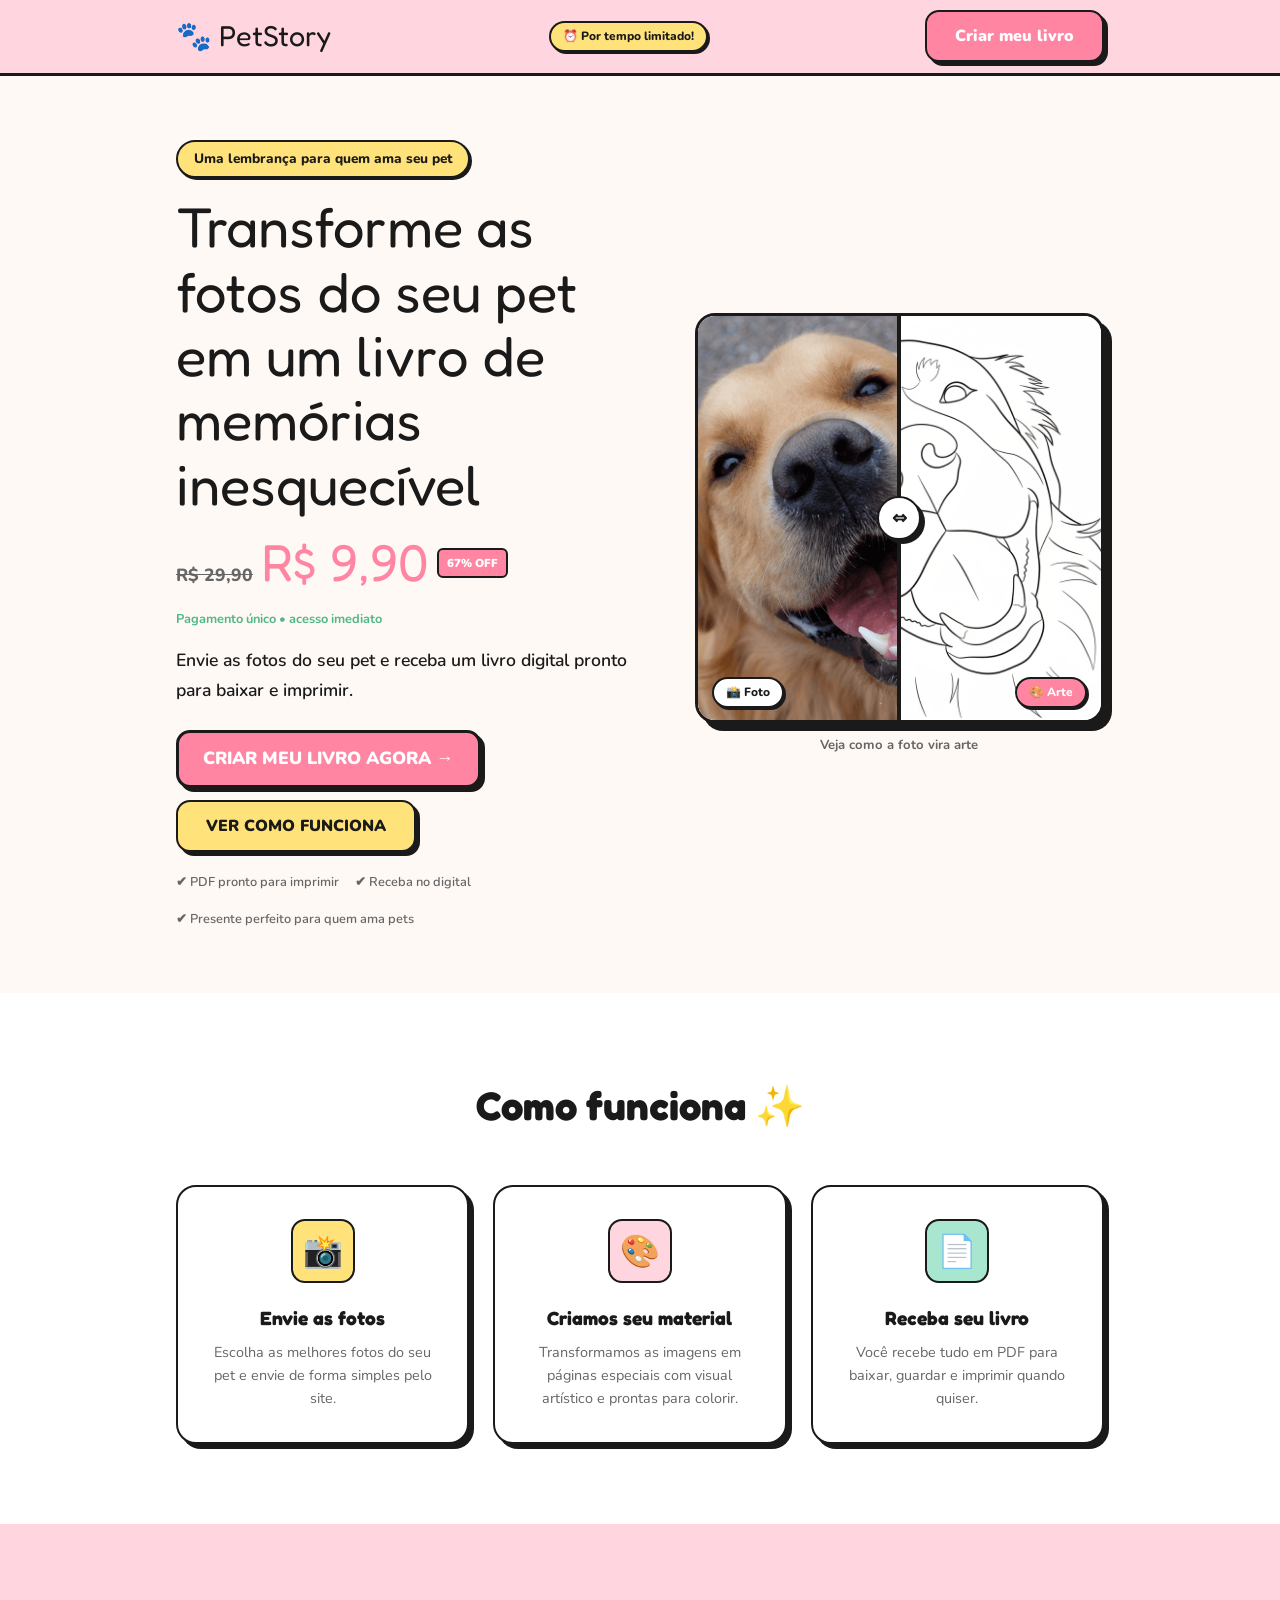
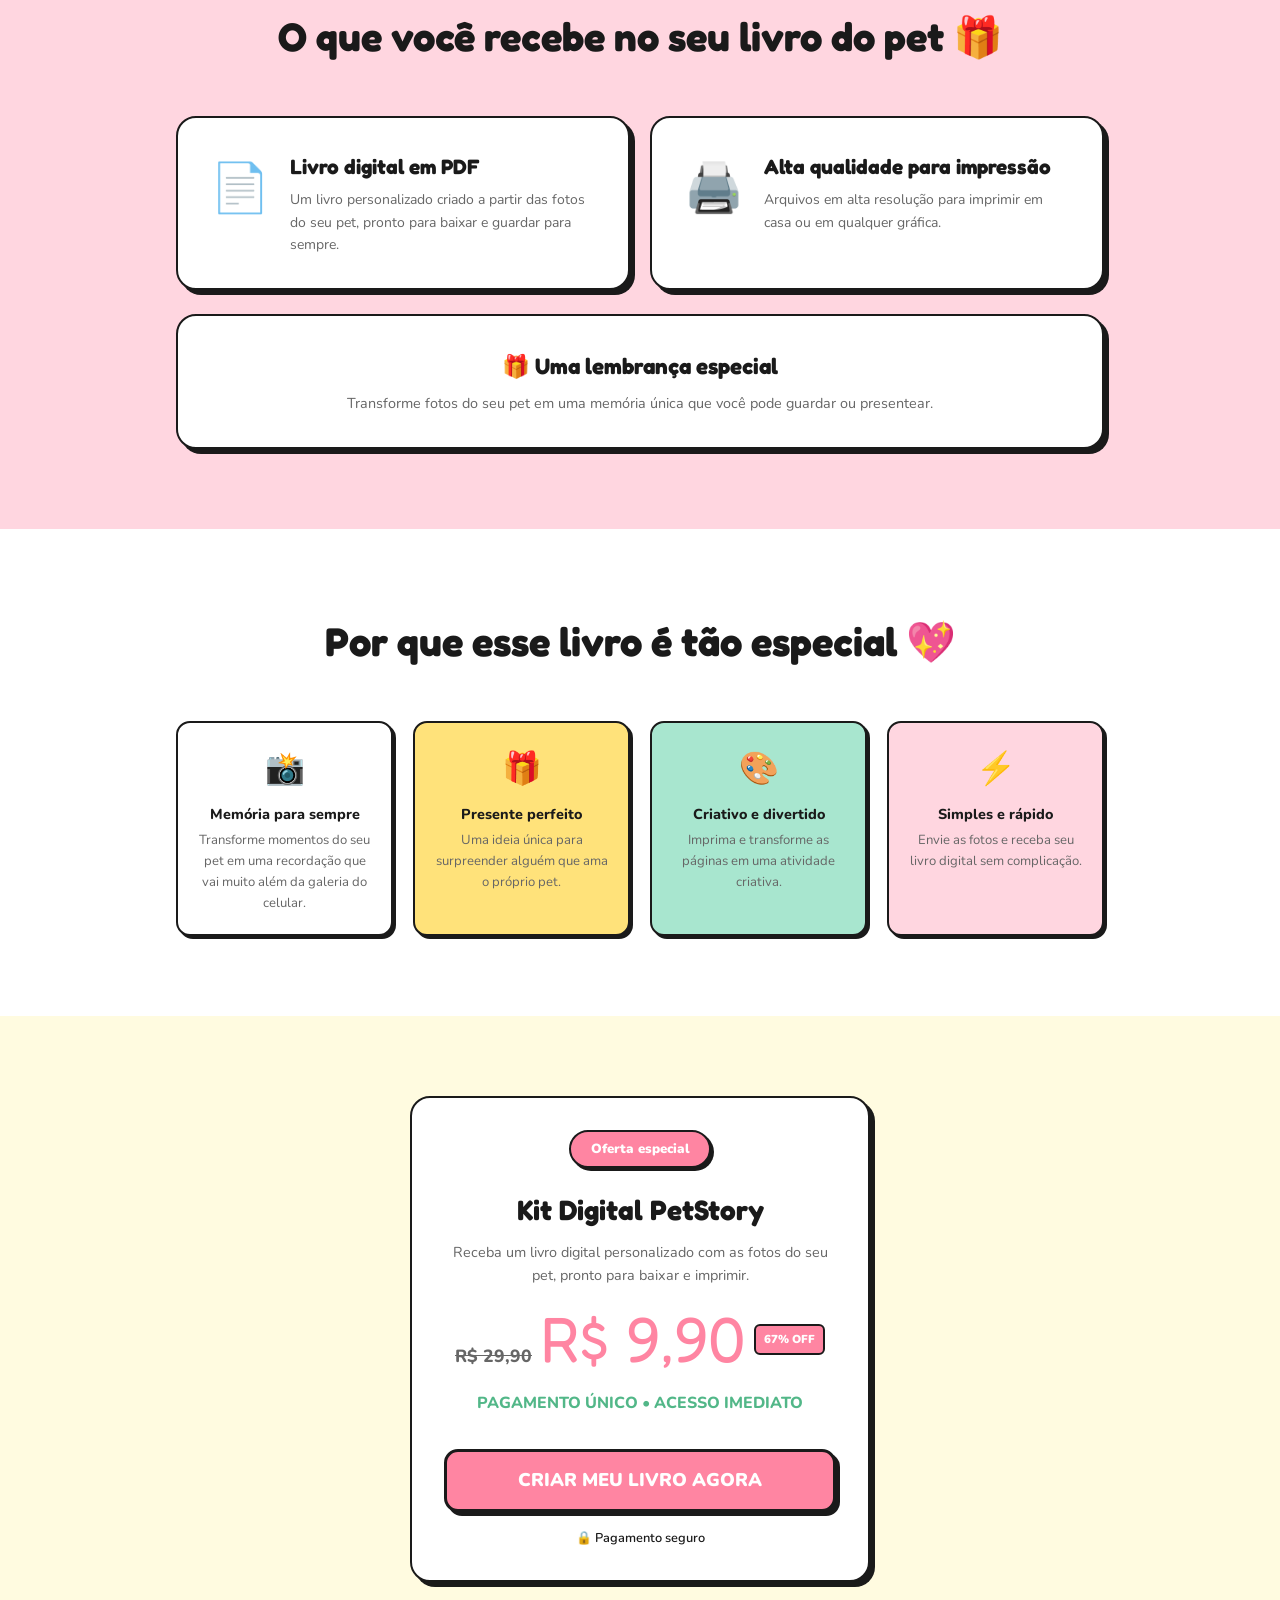
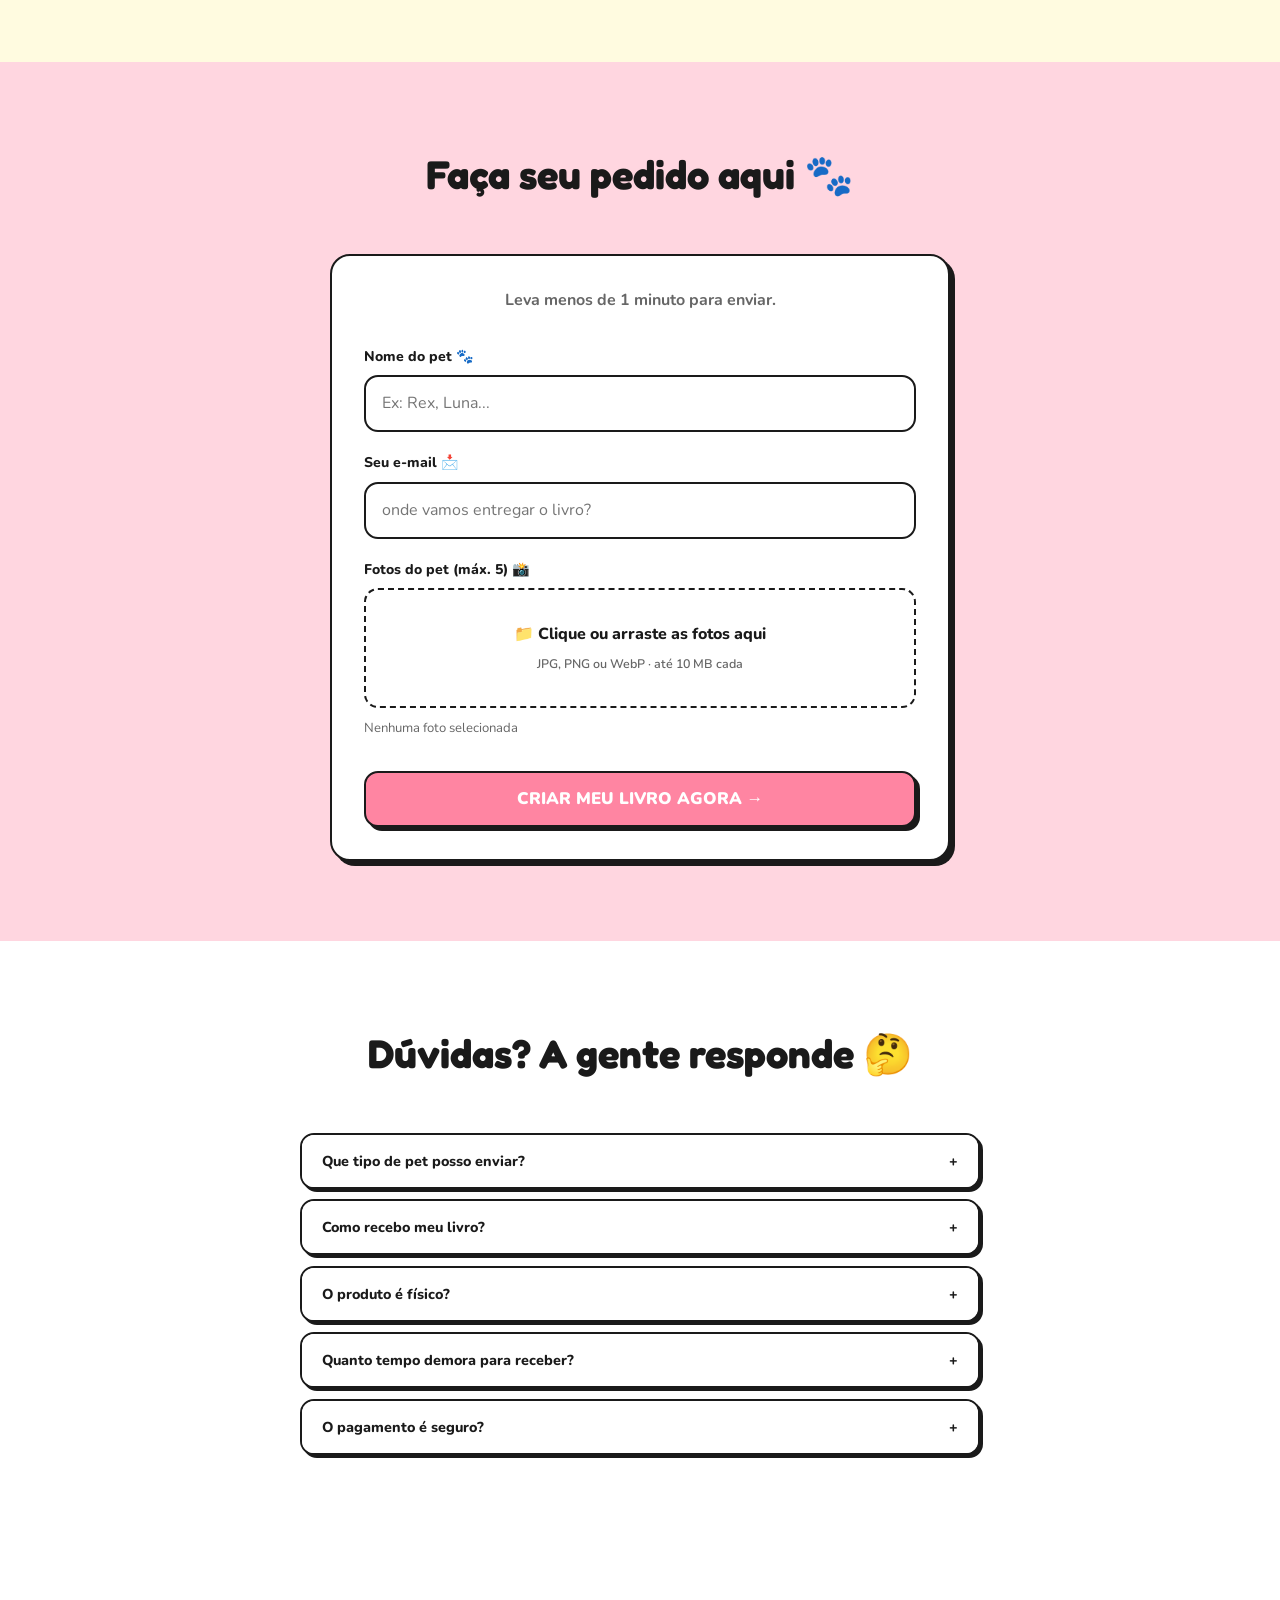
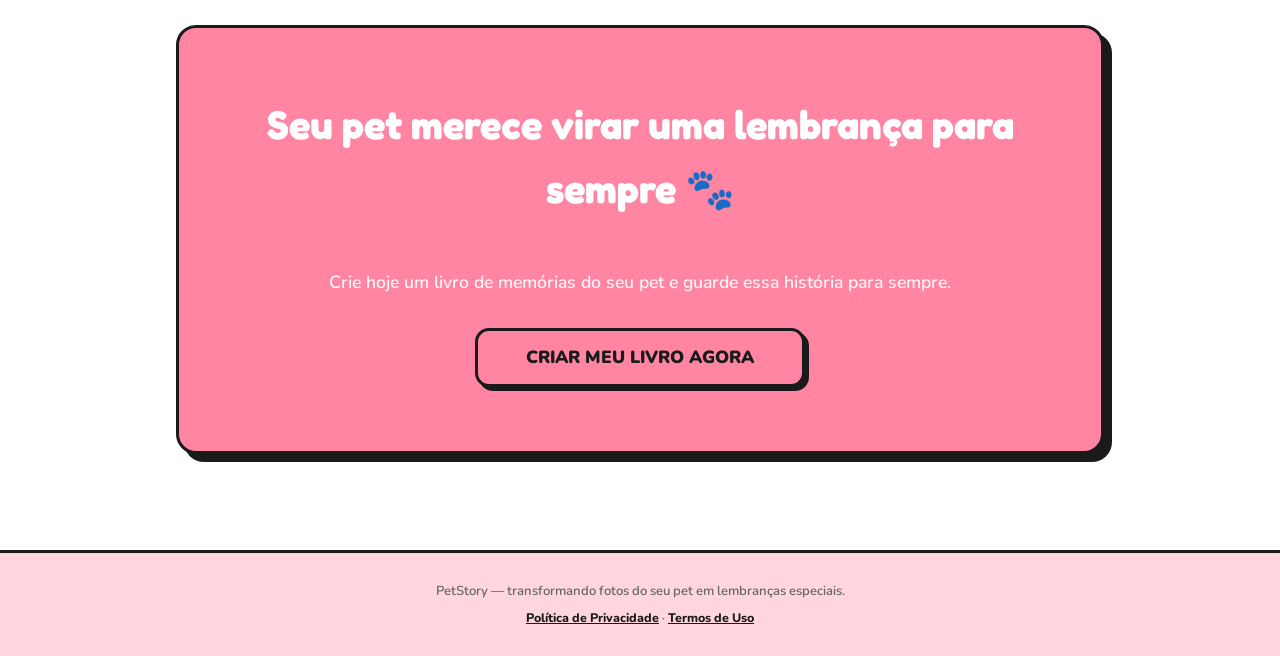
==== commit fd64a49e: "feat: integra telemetria na landing page - Adiciona script telemetry.js - Adiciona data-track nos CT" ====
--- a/index.html
+++ b/index.html
@@ -140,8 +140,8 @@
                         </p>
 
                         <div class="cta-row">
-                            <a href="#form-container" class="btn btn-pink btn-main">CRIAR MEU LIVRO AGORA →</a>
-                            <a href="#como-funciona" class="btn btn-yellow">VER COMO FUNCIONA</a>
+                            <a href="#form-container" class="btn btn-pink btn-main" data-track="hero_cta_click">CRIAR MEU LIVRO AGORA →</a>
+                            <a href="#como-funciona" class="btn btn-yellow" data-track="secondary_cta_click">VER COMO FUNCIONA</a>
                         </div>
 
                         <div class="trust-bullets">
@@ -307,7 +307,7 @@
         </section>
 
         <!-- ── Preço ───────────────────────────── -->
-        <section class="bg-yellow">
+        <section class="bg-yellow" id="offer-section">
             <div class="container pricing-wrapper">
                 <div class="card pricing-card" style="text-align: center;">
                     <div class="pricing-pill">Oferta especial</div>
@@ -319,7 +319,7 @@
                         <span class="off-badge">67% OFF</span>
                     </div>
                     <p style="font-weight: 800; color: var(--teal-d); margin-bottom: 2rem;">PAGAMENTO ÚNICO • ACESSO IMEDIATO</p>
-                    <a href="#form-container" class="btn btn-pink btn-block btn-main" style="font-size: 1.15rem;">
+                    <a href="#form-container" class="btn btn-pink btn-block btn-main" data-track="checkout_click" style="font-size: 1.15rem;">
                         CRIAR MEU LIVRO AGORA
                     </a>
                     <p style="margin-top: 1rem; font-size: .8rem; color: var(--text); font-weight: 600;">🔒 Pagamento seguro</p>
@@ -356,7 +356,7 @@
                             <div class="file-list empty" id="file-list">Nenhuma foto selecionada</div>
                         </div>
                         <div class="checkout-cta-wrapper" style="margin-top: 2rem;">
-                            <button type="button" class="btn btn-pink btn-block" id="checkout-btn"
+                            <button type="button" class="btn btn-pink btn-block" id="checkout-btn" data-track="checkout_click"
                                 style="font-size: 1.05rem; padding: 1.1rem;">
                                 CRIAR MEU LIVRO AGORA →
                             </button>
@@ -407,7 +407,7 @@
                 <div class="cta-banner">
                     <h2>Seu pet merece virar uma lembrança para sempre 🐾</h2>
                     <p>Crie hoje um livro de memórias do seu pet e guarde essa história para sempre.</p>
-                    <a href="#form-container" class="btn btn-white btn-main" style="font-size: 1.1rem; padding: 1.1rem 3rem;">
+                    <a href="#form-container" class="btn btn-white btn-main" data-track="checkout_click" style="font-size: 1.1rem; padding: 1.1rem 3rem;">
                         CRIAR MEU LIVRO AGORA
                     </a>
                 </div>
@@ -476,6 +476,7 @@
             slider.addEventListener('click', e => setPosition(e.clientX));
         })();
     </script>
+    <script src="telemetry.js"></script>
 </body>
 
 </html>
--- a/styles.css
+++ b/styles.css
@@ -327,6 +327,13 @@
   align-self: center;
 }
 
+.price-microcopy {
+  font-size: .8rem;
+  color: var(--teal-d);
+  font-weight: 700;
+  margin-bottom: 1rem;
+}
+
 .hero-desc {
   font-size: 1rem;
   color: var(--text);
@@ -356,6 +363,17 @@
 .cta-row .btn-pink {
   font-size: 1.1rem;
   padding: 1.1rem 1.5rem;
+}
+
+.btn-main {
+  font-size: 1.15rem;
+  padding: 1.2rem 2rem;
+  background: var(--pink);
+  border-width: 3px;
+}
+
+.btn-main:hover {
+  background: #ff6b8a;
 }
 
 @media (min-width: 480px) {
@@ -416,9 +434,28 @@
   }
 }
 
-.hero-extra {
-  color: var(--teal-d);
-  font-weight: 700;
+.trust-bullets {
+  margin-top: 1.25rem;
+  display: flex;
+  flex-direction: column;
+  gap: .4rem;
+  font-size: .8rem;
+  font-weight: 600;
+  color: var(--muted);
+}
+
+.trust-bullets span {
+  display: flex;
+  align-items: center;
+  gap: .5rem;
+}
+
+@media (min-width: 480px) {
+  .trust-bullets {
+    flex-direction: row;
+    flex-wrap: wrap;
+    gap: 1rem;
+  }
 }
 
 /* Hero image card */
